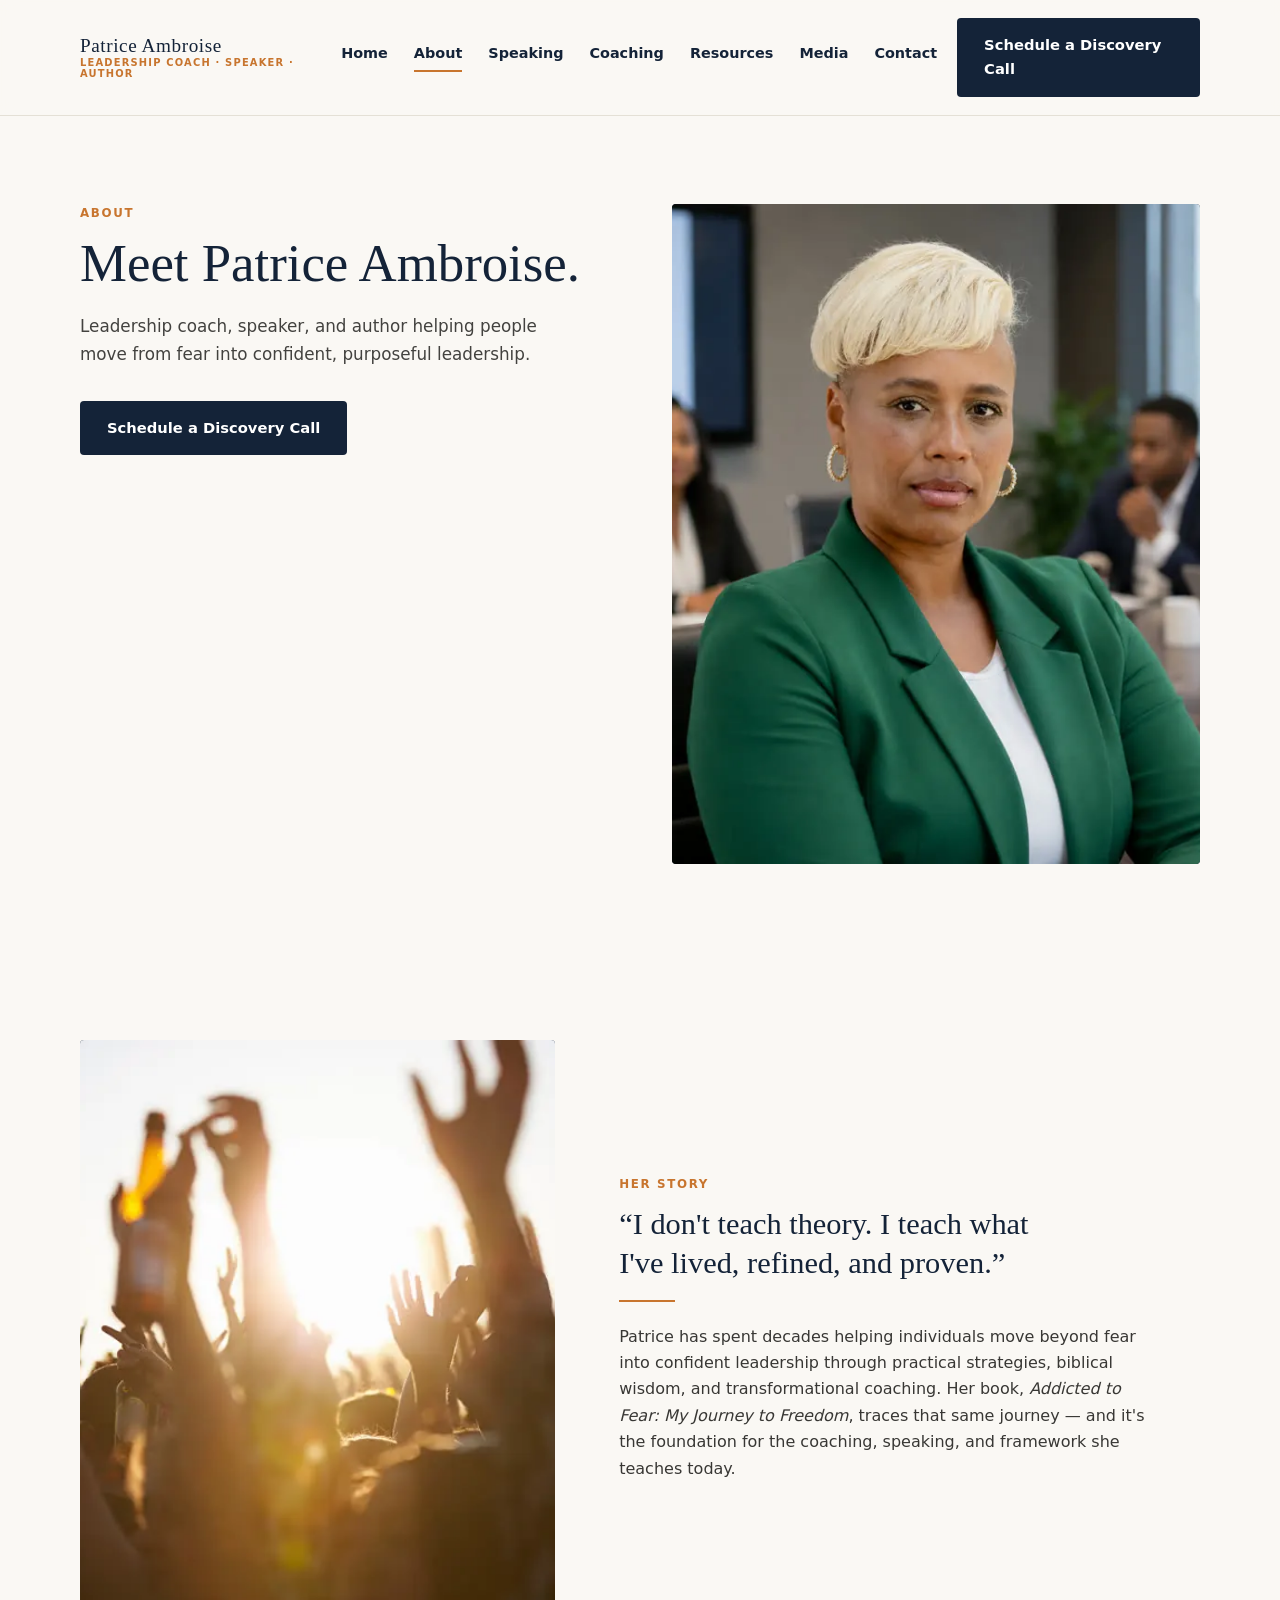
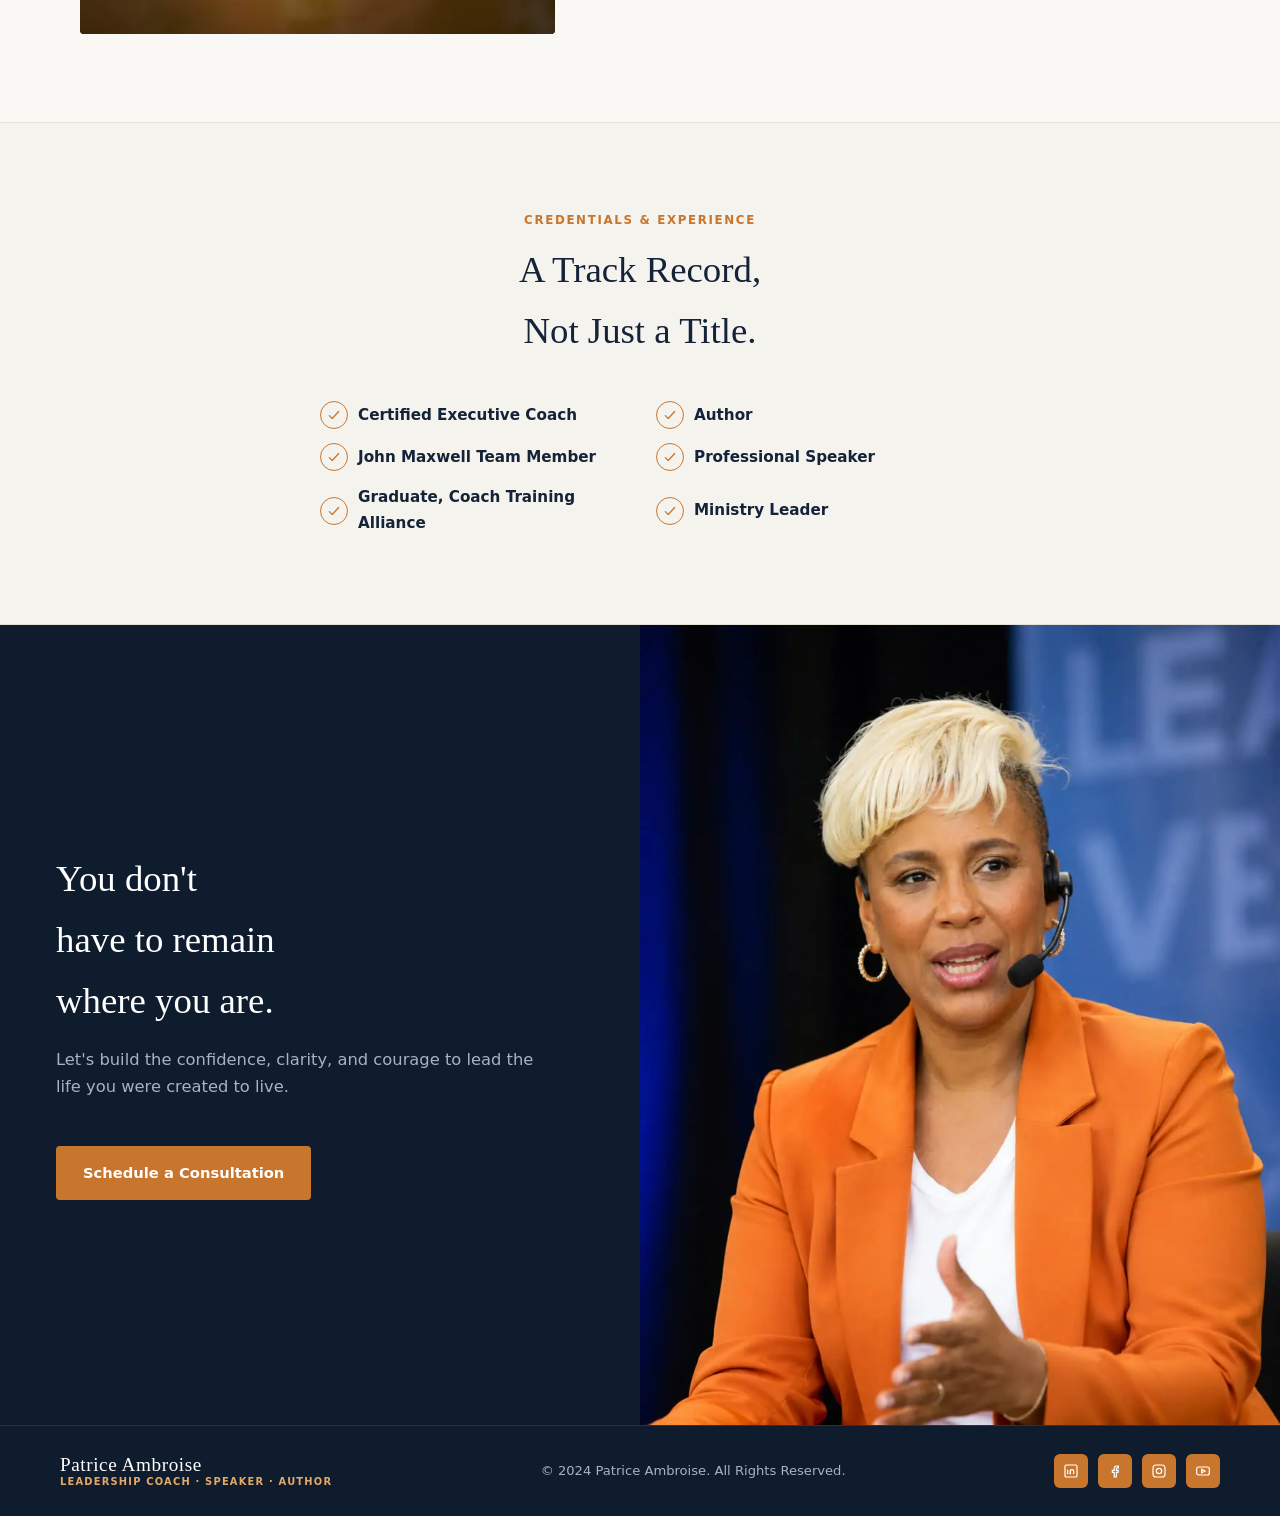
==== about.html @ fbb0c2ce "Merge #1: un-inline images, WebP, SEO meta tags, favicons Un-inline images, add WebP, SEO meta tags," ====
<!doctype html>
<html lang="en">
<head>
<meta charset="utf-8" />
<meta name="viewport" content="width=device-width, initial-scale=1" />
<title>About — Patrice Ambroise</title>
<meta name="description" content="Meet Patrice Ambroise — leadership coach, speaker, and author of Addicted to Fear, helping people move from fear into confident, purposeful leadership." />
<link rel="canonical" href="https://patriceambroise.com/about.html" />
<meta name="theme-color" content="#142338" />
<link rel="icon" href="favicon.ico" sizes="any" />
<link rel="icon" href="img/icons/favicon-32.png" type="image/png" sizes="32x32" />
<link rel="apple-touch-icon" href="img/icons/apple-touch-icon.png" />
<link rel="manifest" href="site.webmanifest" />
<meta property="og:type" content="website" />
<meta property="og:site_name" content="Patrice Ambroise" />
<meta property="og:title" content="About — Patrice Ambroise" />
<meta property="og:description" content="Meet Patrice Ambroise — leadership coach, speaker, and author of Addicted to Fear, helping people move from fear into confident, purposeful leadership." />
<meta property="og:url" content="https://patriceambroise.com/about.html" />
<meta property="og:image" content="https://patriceambroise.com/img/og-image.jpg" />
<meta property="og:image:width" content="1200" />
<meta property="og:image:height" content="630" />
<meta name="twitter:card" content="summary_large_image" />
<meta name="twitter:title" content="About — Patrice Ambroise" />
<meta name="twitter:description" content="Meet Patrice Ambroise — leadership coach, speaker, and author of Addicted to Fear, helping people move from fear into confident, purposeful leadership." />
<meta name="twitter:image" content="https://patriceambroise.com/img/og-image.jpg" />
<link rel="stylesheet" href="assets/css/site.css" />
<style>
  /* About page only: align the hero eyebrow flush with the top of the hero photo,
     instead of the shared .hero vertical-centering used on other pages. */
  .hero .wrap{align-items:start;}
</style>
</head>
<body>

<header class="site-nav">
  <div class="nav-inner">
    <div class="brand"><a href="index.html" style="text-decoration:none;"><div class="name">Patrice Ambroise</div><div class="tag">Leadership Coach &middot; Speaker &middot; Author</div></a></div>
    <nav class="links">
      <a href="index.html">Home</a>
      <a href="about.html" class="active">About</a>
      <a href="speaking.html">Speaking</a>
      <a href="coaching.html">Coaching</a>
      <a href="resources.html">Resources</a>
      <a href="media.html">Media</a>
      <a href="contact.html">Contact</a>
    </nav>
    <a class="btn btn-navy nav-cta" href="contact.html">Schedule a Discovery Call</a>
    <label class="burger" for="nav-toggle" aria-label="Open menu"></label>
  </div>
  <input type="checkbox" id="nav-toggle" />
  <nav class="mobile-menu">
    <a href="index.html">Home</a>
    <a href="about.html">About</a>
    <a href="speaking.html">Speaking</a>
    <a href="coaching.html">Coaching</a>
    <a href="resources.html">Resources</a>
    <a href="media.html">Media</a>
    <a href="contact.html">Contact</a>
    <a class="btn btn-navy" href="contact.html">Schedule a Discovery Call</a>
  </nav>
</header>

<main id="top">

  <section class="hero">
    <div class="wrap">
      <div class="hero-copy">
        <span class="eyebrow">About</span>
        <h1>Meet Patrice Ambroise.</h1>
        <p class="subhead">Leadership coach, speaker, and author helping people move from fear into confident, purposeful leadership.</p>
        <div class="hero-actions">
          <a class="btn btn-navy" href="contact.html">Schedule a Discovery Call</a>
        </div>
      </div>
      <div class="hero-photo">
        <picture><source srcset="img/web/board1.webp" type="image/webp"><img src="img/web/board1.jpg" alt="Patrice Ambroise holding her book, Addicted to Fear" width="800" height="712" fetchpriority="high" decoding="async" /></picture>
      </div>
    </div>
  </section>

  <section class="meet">
    <div class="wrap">
      <div class="meet-photo">
        <picture><source srcset="img/web/about_sub.webp" type="image/webp"><img src="img/web/about_sub.jpg" alt="Patrice Ambroise" width="800" height="533" loading="lazy" decoding="async" /></picture>
      </div>
      <div class="meet-copy">
        <span class="eyebrow">Her Story</span>
        <blockquote>&ldquo;I don't teach theory. I teach what I've lived, refined, and proven.&rdquo;</blockquote>
        <hr class="rule" />
        <p class="bio">Patrice has spent decades helping individuals move beyond fear into confident leadership through practical strategies, biblical wisdom, and transformational coaching. Her book, <em>Addicted to Fear: My Journey to Freedom</em>, traces that same journey &mdash; and it's the foundation for the coaching, speaking, and framework she teaches today.</p>
      </div>
    </div>
  </section>

  <section class="problem">
    <div class="wrap">
      <span class="eyebrow">Credentials &amp; Experience</span>
      <h2>A Track Record, Not Just a Title.</h2>
      <div class="cred-grid" style="margin-top:40px;text-align:left;max-width:640px;margin-inline:auto;">
        <div class="cred-item"><span class="check"><svg viewBox="0 0 24 24"><polyline points="4,13 9,18 20,6"/></svg></span>Certified Executive Coach</div>
        <div class="cred-item"><span class="check"><svg viewBox="0 0 24 24"><polyline points="4,13 9,18 20,6"/></svg></span>Author</div>
        <div class="cred-item"><span class="check"><svg viewBox="0 0 24 24"><polyline points="4,13 9,18 20,6"/></svg></span>John Maxwell Team Member</div>
        <div class="cred-item"><span class="check"><svg viewBox="0 0 24 24"><polyline points="4,13 9,18 20,6"/></svg></span>Professional Speaker</div>
        <div class="cred-item"><span class="check"><svg viewBox="0 0 24 24"><polyline points="4,13 9,18 20,6"/></svg></span>Graduate, Coach Training Alliance</div>
        <div class="cred-item"><span class="check"><svg viewBox="0 0 24 24"><polyline points="4,13 9,18 20,6"/></svg></span>Ministry Leader</div>
      </div>
    </div>
  </section>

  <section class="final" id="final">
    <div class="final-grid">
      <div class="final-copy">
        <h2>You don't have to remain where you are.</h2>
        <p>Let's build the confidence, clarity, and courage to lead the life you were created to live.</p>
        <a class="btn btn-orange" href="contact.html">Schedule a Consultation</a>
      </div>
      <div class="final-photo">
        <picture><source srcset="img/web/cta.webp" type="image/webp"><img src="img/web/cta.jpg" alt="Patrice Ambroise speaking on stage" width="900" height="1125" loading="lazy" decoding="async" /></picture>
      </div>
    </div>
  </section>

</main>

<footer class="site-footer">
  <div class="wrap">
    <div class="brand"><a href="index.html" style="text-decoration:none;"><div class="name">Patrice Ambroise</div><div class="tag">Leadership Coach &middot; Speaker &middot; Author</div></a></div>
    <div class="copy">&copy; 2024 Patrice Ambroise. All Rights Reserved.</div>
    <div class="socials">
      <a href="#" aria-label="LinkedIn"><svg viewBox="0 0 24 24"><rect x="3" y="3" width="18" height="18" rx="2"/><line x1="7" y1="10" x2="7" y2="17"/><line x1="7" y1="7" x2="7" y2="7"/><path d="M11 17v-4.5c0-1.4 1-2.5 2.5-2.5s2.5 1.1 2.5 2.5V17"/><line x1="11" y1="10" x2="11" y2="17"/></svg></a>
      <a href="#" aria-label="Facebook"><svg viewBox="0 0 24 24"><path d="M14 21v-7h2.5l.5-3H14V9c0-1 .3-1.7 1.7-1.7H17V4.6c-.3 0-1.2-.1-2.3-.1-2.3 0-3.9 1.4-3.9 4V11H8v3h2.8v7z"/></svg></a>
      <a href="#" aria-label="Instagram"><svg viewBox="0 0 24 24"><rect x="3" y="3" width="18" height="18" rx="5"/><circle cx="12" cy="12" r="4"/><line x1="17.5" y1="6.5" x2="17.5" y2="6.5"/></svg></a>
      <a href="#" aria-label="YouTube"><svg viewBox="0 0 24 24"><rect x="2.5" y="6" width="19" height="12" rx="3"/><polygon points="10,9.5 10,14.5 15,12"/></svg></a>
    </div>
  </div>
</footer>

</body>
</html>
---- assets/css/site.css ----
:root{
  --navy:#142338;
  --navy-deep:#0f1c2e;
  --orange:#C8752E;
  --orange-soft:#E3A868;
  --bg:#FAF8F4;
  --panel:#F5F3EE;
  --border:#E4E0D6;
  --text:#242320;
  --text-muted:#6b6558;
  --on-navy:#F3EFE6;
  --on-navy-muted:#a9b2c0;
  --serif:'Iowan Old Style','Palatino Linotype',Palatino,Georgia,'Times New Roman',serif;
  --sans:'Segoe UI',system-ui,-apple-system,'Helvetica Neue',Arial,sans-serif;
}
*{box-sizing:border-box;}
html{scroll-behavior:smooth;}
body{
  margin:0;background:var(--bg);color:var(--text);font-family:var(--sans);
  line-height:1.65;-webkit-font-smoothing:antialiased;
}
img{max-width:100%;height:auto;display:block;}
a{color:inherit;}
.wrap{max-width:1200px;margin:0 auto;padding-inline:20px;}
@media(min-width:700px){.wrap{padding-inline:40px;}}
h1,h2,h3,blockquote{font-family:var(--serif);font-weight:400;color:var(--navy);margin:0;text-wrap:balance;}
.eyebrow{
  font-size:.74rem;letter-spacing:.14em;text-transform:uppercase;color:var(--orange);
  font-weight:700;display:block;margin-bottom:10px;
}
.rule{width:56px;height:2px;background:var(--orange);border:0;margin:16px 0;}
section{padding-block:56px;}
@media(min-width:860px){section{padding-block:88px;}}

/* icons */
.ic{width:26px;height:26px;stroke:var(--orange);fill:none;stroke-width:1.6;stroke-linecap:round;stroke-linejoin:round;flex-shrink:0;}
.check{
  width:28px;height:28px;border-radius:50%;border:1.6px solid var(--orange);
  display:flex;align-items:center;justify-content:center;flex-shrink:0;
}
.check svg{width:14px;height:14px;stroke:var(--orange);fill:none;stroke-width:2.2;stroke-linecap:round;stroke-linejoin:round;}

/* buttons */
.btn{
  display:inline-block;font-family:var(--sans);font-weight:600;font-size:.92rem;
  padding:14px 26px;text-decoration:none;border-radius:4px;border:1.5px solid transparent;
  transition:opacity .15s ease,transform .15s ease;
}
.btn:active{transform:translateY(1px);}
.btn-navy{background:var(--navy);color:#fff;}
.btn-navy:hover{opacity:.9;}
.btn-outline{border-color:var(--orange);color:var(--orange);background:transparent;}
.btn-outline:hover{background:var(--orange);color:#fff;}
.btn-orange{background:var(--orange);color:#fff;}
.btn-orange:hover{opacity:.9;}

/* ---- nav ---- */
header.site-nav{
  position:sticky;top:0;z-index:100;background:rgba(250,248,244,.92);
  backdrop-filter:blur(8px);border-bottom:1px solid var(--border);
}
.nav-inner{
  max-width:1200px;margin:0 auto;padding:16px 20px;
  display:flex;align-items:center;justify-content:space-between;gap:20px;
}
@media(min-width:700px){.nav-inner{padding:18px 40px;}}
.brand{line-height:1.15;}
.brand .name{font-family:var(--serif);font-size:1.2rem;letter-spacing:.03em;color:var(--navy);white-space:nowrap;text-decoration:none;display:block;}
.brand .tag{font-size:.62rem;letter-spacing:.12em;text-transform:uppercase;color:var(--orange);font-weight:700;}
nav.links{display:none;gap:26px;font-size:.9rem;font-weight:600;color:var(--navy);}
nav.links a{text-decoration:none;padding-bottom:4px;border-bottom:2px solid transparent;}
nav.links a.active{border-color:var(--orange);}
nav.links a:hover{border-color:var(--orange-soft);}
.nav-cta{display:none;}
.burger{
  display:flex;align-items:center;justify-content:center;width:40px;height:40px;
  border:1px solid var(--border);border-radius:4px;background:none;cursor:pointer;
}
.burger span, .burger::before, .burger::after{content:"";display:block;width:18px;height:2px;background:var(--navy);}
.burger{flex-direction:column;gap:4px;}
#nav-toggle{display:none;}
.mobile-menu{
  display:none;flex-direction:column;gap:2px;background:var(--bg);border-top:1px solid var(--border);
  padding:8px 20px 18px;
}
.mobile-menu a{
  text-decoration:none;color:var(--navy);font-weight:600;padding:12px 4px;border-bottom:1px solid var(--border);
}
.mobile-menu .btn{margin-top:12px;text-align:center;}
#nav-toggle:checked ~ .mobile-menu{display:flex;}
@media(min-width:860px){
  nav.links{display:flex;}
  .nav-cta{display:inline-block;}
  .burger{display:none;}
  .mobile-menu{display:none !important;}
}

/* ---- hero (home) ---- */
.hero .wrap{display:grid;grid-template-columns:1fr;gap:40px;align-items:center;}
@media(min-width:940px){.hero .wrap{grid-template-columns:1fr 1fr;gap:64px;}}
.hero h1{font-size:clamp(2.2rem,3vw + 1.2rem,3.3rem);line-height:1.14;}
.hero .subhead{max-width:46ch;color:var(--text);opacity:.85;margin-top:20px;font-size:1.05rem;}
.hero-actions{display:flex;flex-wrap:wrap;gap:14px;margin-top:32px;}
.hero-photo{border-radius:4px;overflow:hidden;aspect-ratio:4/5;background:var(--navy);}
.hero-photo img{width:100%;height:100%;object-fit:cover;object-position:top center;}

/* ---- simple page header (interior pages) ---- */
.page-header{background:var(--panel);border-bottom:1px solid var(--border);}
.page-header .wrap{text-align:center;max-width:760px;padding-block:64px 56px;}
@media(min-width:860px){.page-header .wrap{padding-block:80px 64px;}}
.page-header h1{font-size:clamp(2rem,2.6vw + 1rem,2.8rem);}
.page-header p{margin-top:16px;color:var(--text-muted);font-size:1.05rem;max-width:52ch;margin-inline:auto;}

/* ---- problem ---- */
.problem{background:var(--panel);border-top:1px solid var(--border);border-bottom:1px solid var(--border);}
.problem .wrap{text-align:center;}
.problem h2{font-size:clamp(1.7rem,2vw + 1rem,2.3rem);max-width:16ch;margin-inline:auto;}
.problem-grid{
  margin-top:44px;display:grid;grid-template-columns:1fr 1fr;gap:28px 20px;text-align:left;
}
@media(min-width:700px){.problem-grid{grid-template-columns:repeat(6,1fr);text-align:center;}}
.problem-item{display:flex;gap:12px;align-items:flex-start;}
@media(min-width:700px){
  .problem-item{flex-direction:column;align-items:center;position:relative;padding-inline:12px;}
  .problem-item + .problem-item::before{
    content:"";position:absolute;left:0;top:6px;bottom:6px;width:1px;background:var(--border);
  }
}
.problem-item p{margin:0;font-size:.92rem;color:var(--text);}
.problem-close{
  margin-top:40px;font-family:var(--serif);font-size:1.4rem;color:var(--orange);font-style:normal;
}

/* ---- meet ---- */
.meet .wrap{display:grid;grid-template-columns:1fr;gap:40px;}
@media(min-width:940px){.meet .wrap{grid-template-columns:.9fr 1.1fr;gap:64px;align-items:center;}}
.meet-photo{border-radius:4px;overflow:hidden;aspect-ratio:4/5;background:var(--navy);}
.meet-photo img{width:100%;height:100%;object-fit:cover;object-position:top center;}
.meet-copy blockquote{font-size:clamp(1.4rem,1.6vw + 1rem,1.9rem);line-height:1.3;}
.meet-copy .bio{margin-top:22px;max-width:52ch;color:var(--text);opacity:.9;}
.cred-grid{margin-top:32px;display:grid;grid-template-columns:1fr;gap:14px 32px;}
@media(min-width:520px){.cred-grid{grid-template-columns:1fr 1fr;}}
.cred-item{display:flex;align-items:center;gap:10px;font-weight:600;font-size:.95rem;color:var(--navy);}

/* ---- transformation ---- */
.transform .wrap > .eyebrow, .transform .wrap > h2{text-align:center;}
.transform h2{max-width:16ch;margin:0 auto 44px;font-size:clamp(1.7rem,2vw + 1rem,2.3rem);}
.transform-grid{display:grid;grid-template-columns:1fr;gap:36px;}
@media(min-width:760px){.transform-grid{grid-template-columns:repeat(3,1fr);}}
.transform-col{text-align:center;position:relative;padding-inline:14px;}
@media(min-width:760px){
  .transform-col + .transform-col::before{content:"";position:absolute;left:0;top:4px;bottom:4px;width:1px;background:var(--border);}
}
.transform-col .ic{margin-inline:auto;width:34px;height:34px;}
.transform-col .headline{font-weight:700;color:var(--navy);margin-top:14px;}
.transform-col p{margin:8px 0 0;color:var(--text-muted);font-size:.92rem;}

/* ---- framework ---- */
.framework .grid2{display:grid;grid-template-columns:1fr;gap:20px;}
@media(min-width:900px){.framework .grid2{grid-template-columns:.85fr 1.15fr;}}
.panel{background:var(--panel);border:1px solid var(--border);border-radius:6px;padding:32px clamp(20px,3vw,40px);}
.framework .panel h2{font-size:1.7rem;margin-top:2px;}
.framework .panel p{color:var(--text-muted);margin-top:8px;max-width:38ch;}
.calm{display:flex;flex-wrap:wrap;align-items:flex-start;justify-content:center;gap:10px;}
.calm-step{display:flex;flex-direction:column;align-items:center;text-align:center;width:110px;}
.calm-badge{
  width:64px;height:64px;border-radius:50%;background:var(--navy);color:var(--orange);
  display:flex;align-items:center;justify-content:center;font-family:var(--serif);font-size:1.6rem;
}
.calm-step .t{font-weight:700;color:var(--navy);margin-top:12px;font-size:.95rem;}
.calm-step p{font-size:.8rem;color:var(--text-muted);margin:4px 0 0;}
.calm-arrow{color:var(--orange);font-size:1.4rem;align-self:center;margin-top:22px;}
@media(max-width:520px){.calm-arrow{transform:rotate(90deg);margin-block:0;}}

/* ---- services / speaking ---- */
.svc-grid{display:grid;grid-template-columns:1fr;gap:20px;}
@media(min-width:900px){.svc-grid{grid-template-columns:1fr 1fr;}}
.item-grid{display:grid;grid-template-columns:1fr;gap:22px;margin-top:22px;}
@media(min-width:520px){.item-grid{grid-template-columns:1fr 1fr;}}
.item{display:flex;gap:14px;align-items:flex-start;}
.item .t{font-weight:700;color:var(--navy);font-size:1.02rem;}
.item p{margin:4px 0 0;color:var(--text-muted);font-size:.9rem;}
.speak-list{display:grid;grid-template-columns:1fr;gap:18px;margin-top:22px;}
@media(min-width:520px){.speak-list{grid-template-columns:1fr 1fr;}}
.speak-item{display:flex;align-items:center;gap:12px;font-weight:700;color:var(--navy);}

/* ---- results ---- */
.results .wrap > .eyebrow{text-align:center;display:block;}
.results-grid{display:grid;grid-template-columns:1fr;gap:36px;margin-top:8px;}
@media(min-width:820px){.results-grid{grid-template-columns:repeat(3,1fr);}}
.result{position:relative;padding-inline:8px;}
@media(min-width:820px){
  .result + .result::before{content:"";position:absolute;left:0;top:8px;bottom:8px;width:1px;background:var(--border);}
  .result{padding-inline:24px;}
  .result:first-child{padding-left:0;}
}
.result .q{font-family:var(--serif);font-size:2.4rem;color:var(--orange);line-height:1;display:block;}
.result p.quote{font-size:1.02rem;color:var(--text);margin-top:6px;}
.result .attr{margin-top:14px;color:var(--text-muted);font-size:.88rem;}

/* ---- final cta ---- */
.final{background:var(--navy-deep);color:var(--on-navy);padding-block:0;}
.final-grid{display:grid;grid-template-columns:1fr;}
@media(min-width:900px){.final-grid{grid-template-columns:1fr 1fr;align-items:stretch;}}
.final-copy{padding:56px 20px;display:flex;flex-direction:column;justify-content:center;}
@media(min-width:700px){.final-copy{padding:64px 40px;}}
@media(min-width:900px){.final-copy{padding:0 56px;}}
.final-copy h2{color:#fff;font-size:clamp(1.7rem,2.2vw + 1rem,2.3rem);max-width:14ch;}
.final-copy p{margin-top:16px;color:var(--on-navy-muted);max-width:46ch;font-size:1.02rem;}
.final-copy .btn{margin-top:28px;align-self:flex-start;}
.final-photo{aspect-ratio:16/10;overflow:hidden;background:var(--navy);}
@media(min-width:900px){.final-photo{aspect-ratio:auto;}}
.final-photo img{width:100%;height:100%;object-fit:cover;object-position:top center;}

footer.site-footer{background:var(--navy-deep);border-top:1px solid rgba(255,255,255,.1);}
footer .wrap{
  padding:28px 20px;display:flex;flex-wrap:wrap;gap:16px;align-items:center;justify-content:space-between;
}
footer .brand .name{color:#fff;}
footer .brand .tag{color:var(--orange-soft);}
footer .copy{color:var(--on-navy-muted);font-size:.82rem;order:3;flex:1 0 100%;text-align:center;}
@media(min-width:760px){footer .copy{order:0;flex:none;text-align:left;}}
.socials{display:flex;gap:10px;}
.socials a{
  width:34px;height:34px;border-radius:6px;background:var(--orange);display:flex;align-items:center;
  justify-content:center;text-decoration:none;
}
.socials svg{width:16px;height:16px;stroke:#fff;fill:none;stroke-width:1.8;}

/* ============ Resources page ============ */

.lead-block .wrap{display:grid;grid-template-columns:1fr;gap:40px;align-items:center;}
@media(min-width:900px){.lead-block .wrap{grid-template-columns:1fr 1fr;gap:64px;}}
.lead-copy .guide-title{font-family:var(--serif);font-style:italic;color:var(--text-muted);font-size:1.15rem;margin-top:6px;}
.lead-copy p.lede{margin-top:18px;color:var(--text);opacity:.88;max-width:48ch;}
.capture{
  margin-top:32px;display:flex;flex-wrap:wrap;gap:12px;max-width:460px;
}
.capture input{
  flex:1 1 220px;border:1.5px solid var(--border);background:#fff;border-radius:4px;padding:14px 16px;
  font-family:var(--sans);font-size:.95rem;color:var(--text);outline:none;
}
.capture input:focus{border-color:var(--orange);}
.capture .fine{margin-top:12px;font-size:.8rem;color:var(--text-muted);}

.guide-mock{
  aspect-ratio:3/4;max-width:340px;margin-inline:auto;border-radius:6px;
  background:linear-gradient(180deg,var(--navy) 0%,var(--navy-deep) 100%);
  color:var(--on-navy);display:flex;flex-direction:column;justify-content:space-between;
  padding:32px;box-shadow:0 18px 40px -18px rgba(20,35,56,.45);
}
.guide-mock .tag{font-size:.7rem;letter-spacing:.16em;text-transform:uppercase;color:var(--orange-soft);font-weight:700;}
.guide-mock .gtitle{font-family:var(--serif);font-size:1.6rem;line-height:1.25;margin-top:14px;}
.guide-mock .by{font-size:.85rem;color:var(--on-navy-muted);margin-top:auto;}

.book-block .wrap{display:grid;grid-template-columns:1fr;gap:40px;align-items:center;}
@media(min-width:900px){.book-block .wrap{grid-template-columns:.7fr 1.3fr;gap:64px;}}
.book-cover{border-radius:4px;overflow:hidden;max-width:280px;margin-inline:auto;box-shadow:0 18px 40px -18px rgba(20,35,56,.35);}
.book-copy .book-title{font-size:clamp(1.5rem,1.8vw + 1rem,2rem);}
.book-copy p.desc{margin-top:16px;color:var(--text);opacity:.88;max-width:52ch;}
.book-copy .btn{margin-top:24px;}

.placeholder-note{
  margin-top:14px;font-size:.82rem;color:var(--text-muted);font-style:italic;
}

/* ============ shared: numbered process steps ============ */
.num-badge{
  width:40px;height:40px;border-radius:50%;background:var(--navy);color:var(--orange);
  display:flex;align-items:center;justify-content:center;font-family:var(--serif);font-size:1.1rem;
  flex-shrink:0;
}
.steps{display:grid;grid-template-columns:1fr;gap:26px;margin-top:22px;}
@media(min-width:700px){.steps{grid-template-columns:repeat(2,1fr);gap:28px 32px;}}
.step{display:flex;gap:16px;align-items:flex-start;}
.step .t{font-weight:700;color:var(--navy);font-size:1.02rem;}
.step p{margin:4px 0 0;color:var(--text-muted);font-size:.9rem;}

/* ============ media / press strip ============ */
.press-row{
  display:flex;flex-wrap:wrap;justify-content:center;gap:0;margin-top:8px;
}
.press-row span{
  font-family:var(--serif);font-size:1.1rem;color:var(--text-strong,var(--navy));
  padding:8px 24px;border-left:1px solid var(--border);
}
.press-row span:first-child{border-left:0;}

/* ============ contact page ============ */
.contact-grid{display:grid;grid-template-columns:1fr;gap:48px;}
@media(min-width:940px){.contact-grid{grid-template-columns:1.1fr .9fr;gap:64px;}}
.form-grid{display:grid;grid-template-columns:1fr;gap:16px;margin-top:8px;}
@media(min-width:560px){.form-grid .two-col{display:grid;grid-template-columns:1fr 1fr;gap:16px;}}
.field{display:flex;flex-direction:column;gap:6px;}
.field label{font-size:.82rem;font-weight:600;color:var(--navy);}
.field input, .field select, .field textarea{
  border:1.5px solid var(--border);background:#fff;border-radius:4px;padding:13px 14px;
  font-family:var(--sans);font-size:.95rem;color:var(--text);outline:none;resize:vertical;
}
.field input:focus, .field select:focus, .field textarea:focus{border-color:var(--orange);}
.contact-info{background:var(--panel);border:1px solid var(--border);border-radius:6px;padding:32px clamp(20px,3vw,36px);}
.contact-info .row{display:flex;align-items:flex-start;gap:14px;margin-top:20px;}
.contact-info .row:first-of-type{margin-top:24px;}
.contact-info .row .t{font-weight:700;color:var(--navy);font-size:.95rem;}
.contact-info .row p{margin:2px 0 0;color:var(--text-muted);font-size:.9rem;}
.contact-info .socials{margin-top:24px;}

/* ============ email-capture modal ============ */
body.no-scroll{overflow:hidden;}
.modal-overlay{
  display:none;position:fixed;inset:0;z-index:200;
  background:rgba(15,28,46,.72);
  align-items:center;justify-content:center;padding:20px;
}
.modal-overlay.open{display:flex;}
.modal{
  position:relative;background:var(--bg);width:100%;max-width:760px;max-height:90vh;overflow:auto;
  border-radius:8px;display:grid;grid-template-columns:1fr;
  box-shadow:0 30px 80px -20px rgba(0,0,0,.5);
}
@media(min-width:700px){.modal{grid-template-columns:.85fr 1.15fr;max-height:85vh;}}
.modal-image{background:var(--navy);}
.modal-image img{width:100%;height:100%;object-fit:cover;object-position:top center;display:block;}
@media(max-width:699px){.modal-image img{max-height:220px;}}
.modal-body{padding:clamp(24px,4vw,40px);display:flex;flex-direction:column;justify-content:center;}
.modal-body h2{font-size:clamp(1.35rem,2vw + 1rem,1.7rem);}
.modal-body p.lede{margin-top:12px;color:var(--text-muted);}
.modal-form{margin-top:24px;display:flex;flex-direction:column;gap:12px;}
.modal-form input{
  border:1.5px solid var(--border);background:#fff;border-radius:4px;padding:13px 14px;
  font-family:var(--sans);font-size:.95rem;color:var(--text);outline:none;
}
.modal-form input:focus{border-color:var(--orange);}
.modal-fine{margin-top:12px;}
.modal-close{
  position:absolute;top:14px;right:14px;width:34px;height:34px;border-radius:50%;
  background:rgba(255,255,255,.92);border:1px solid var(--border);
  display:flex;align-items:center;justify-content:center;cursor:pointer;
  font-size:1.3rem;line-height:1;color:var(--navy);padding:0;
}
.modal-close:hover{background:#fff;}

@media (prefers-reduced-motion: reduce){ html{scroll-behavior:auto;} }

/* <picture> wrappers (WebP + JPEG fallback) shouldn't affect layout */
picture{display:contents;}
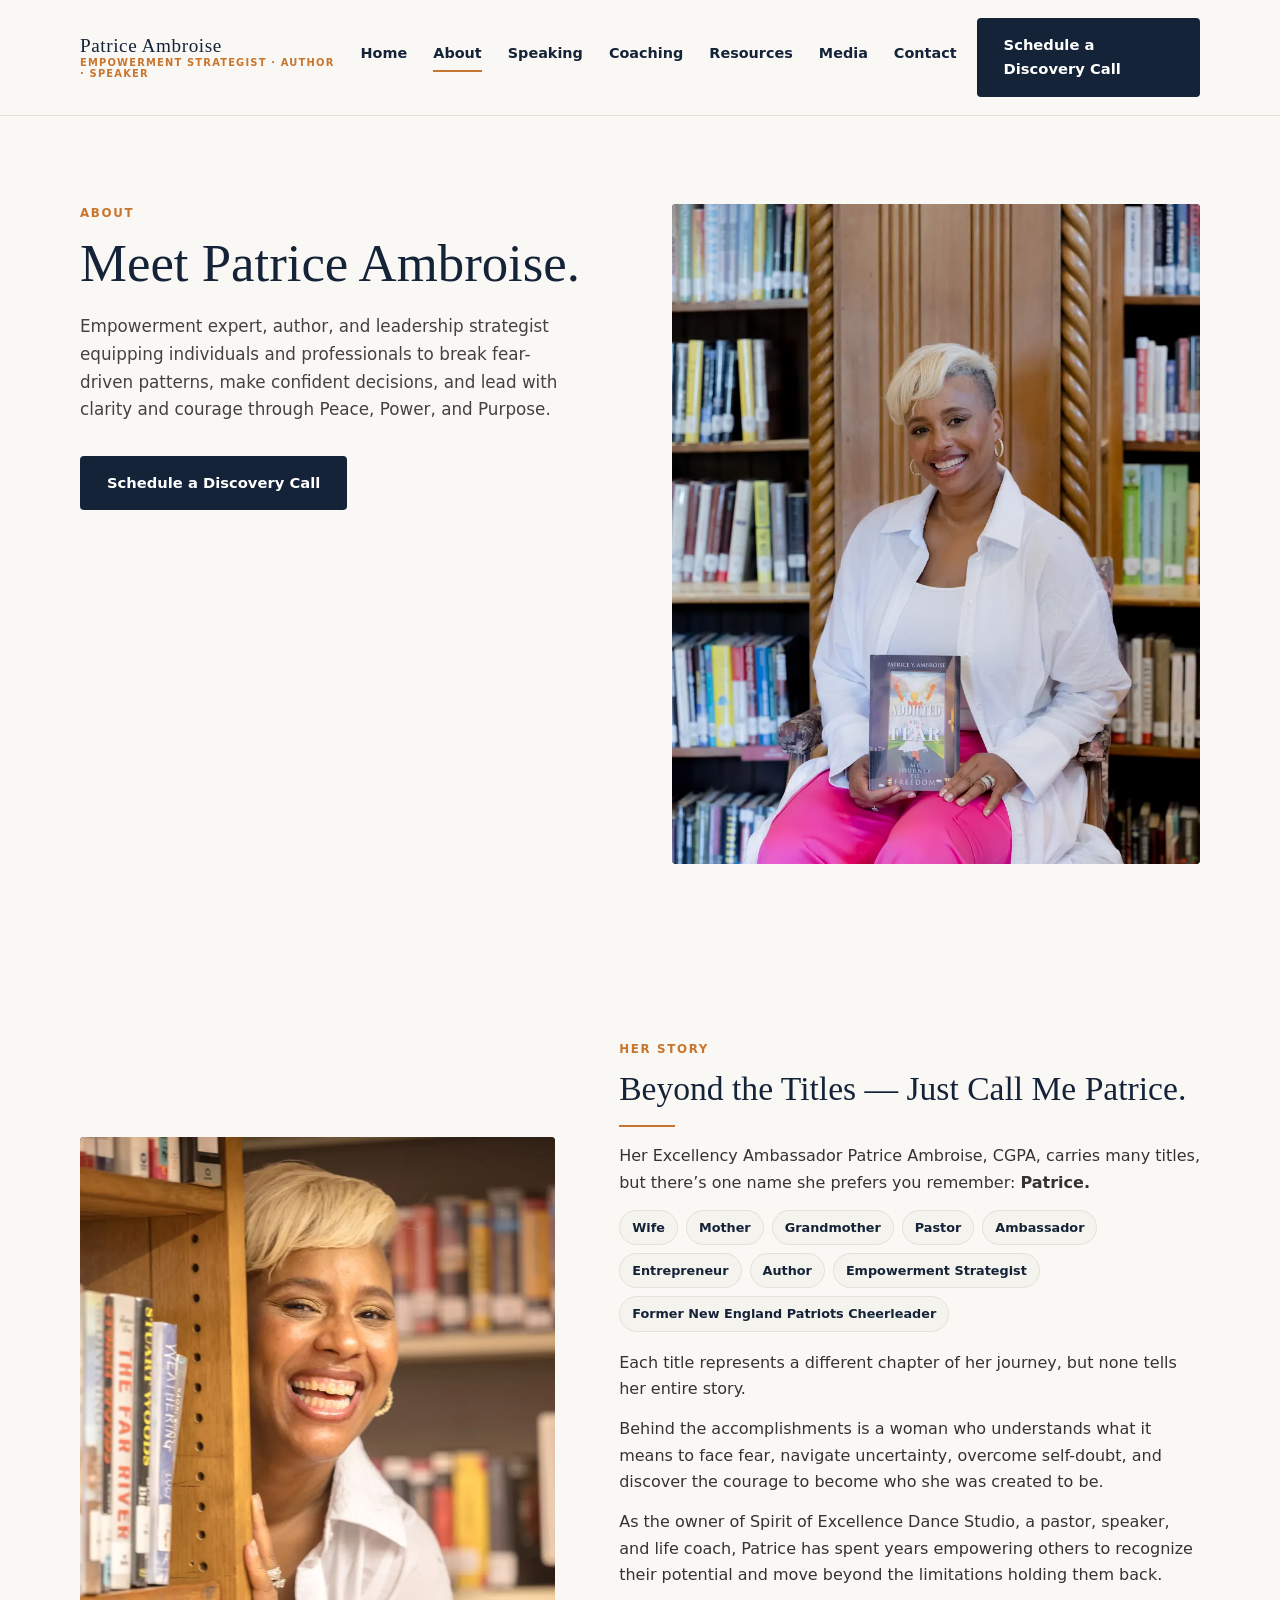
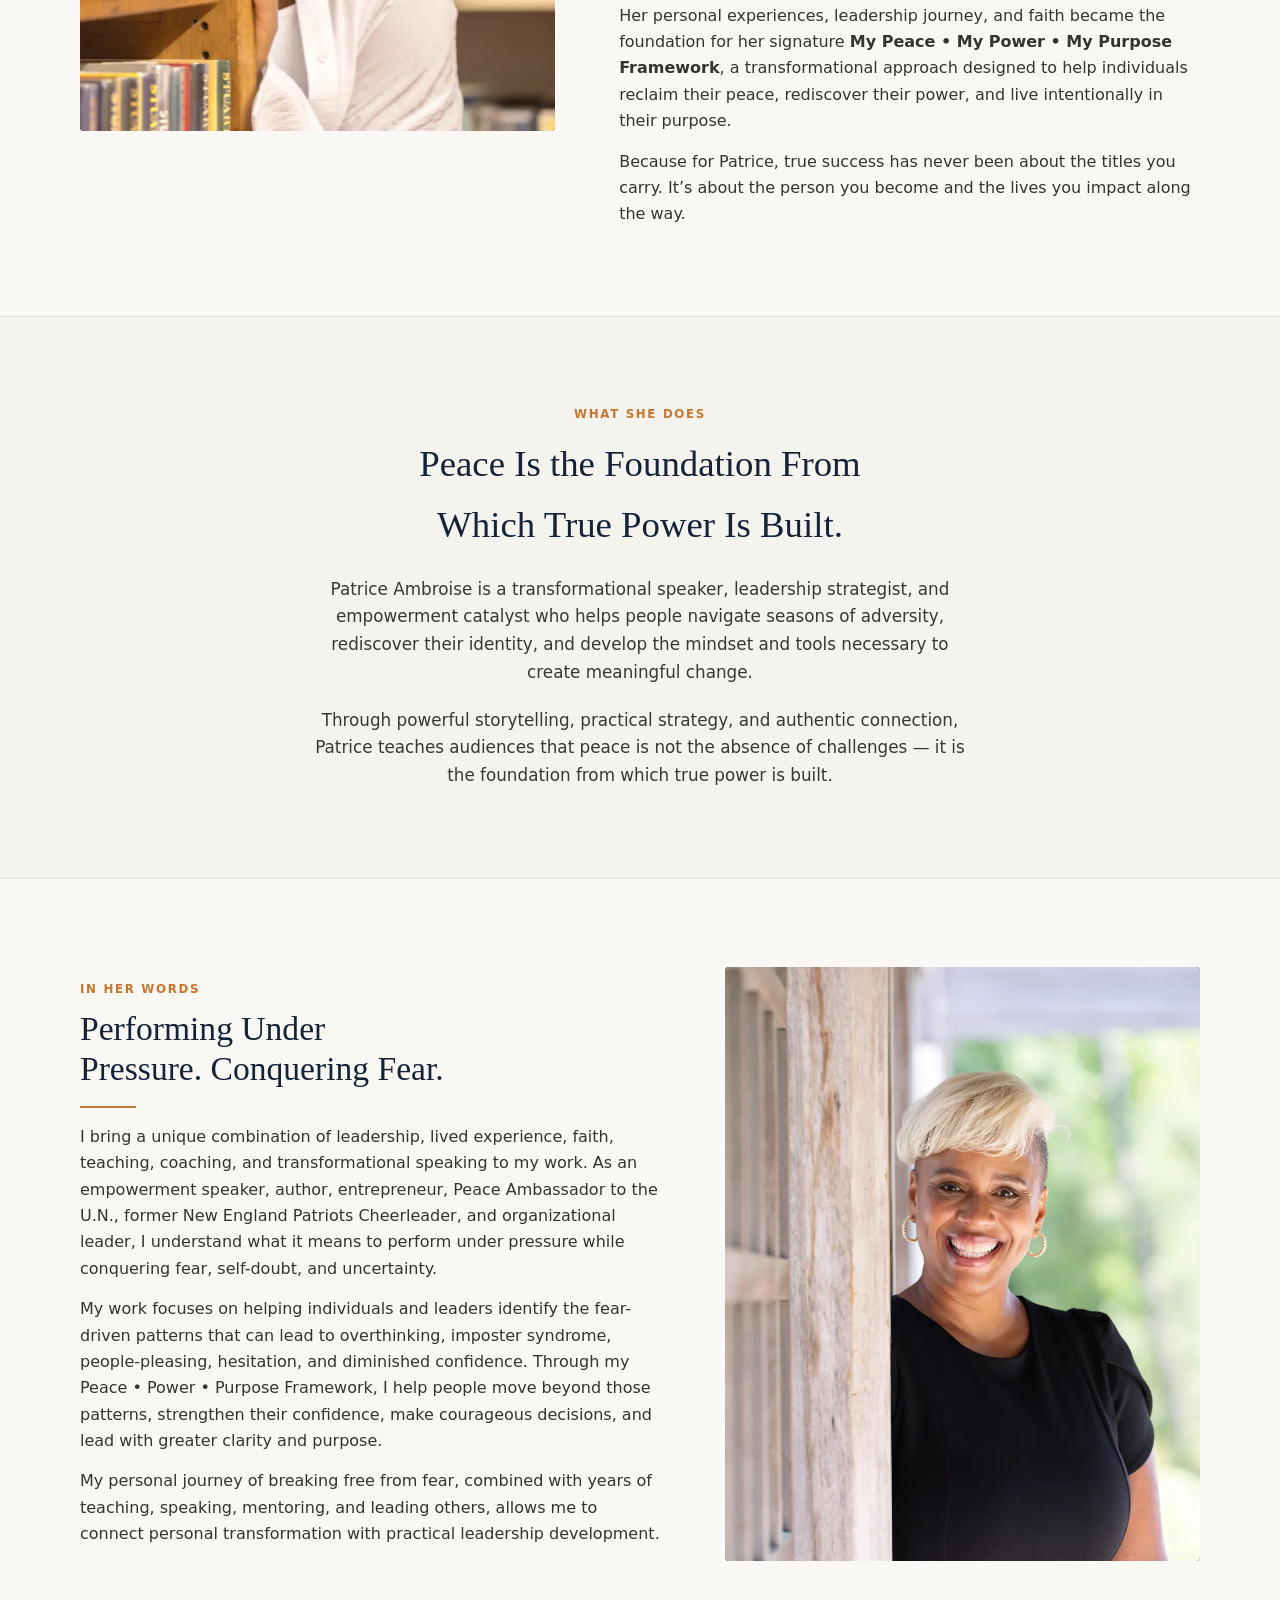
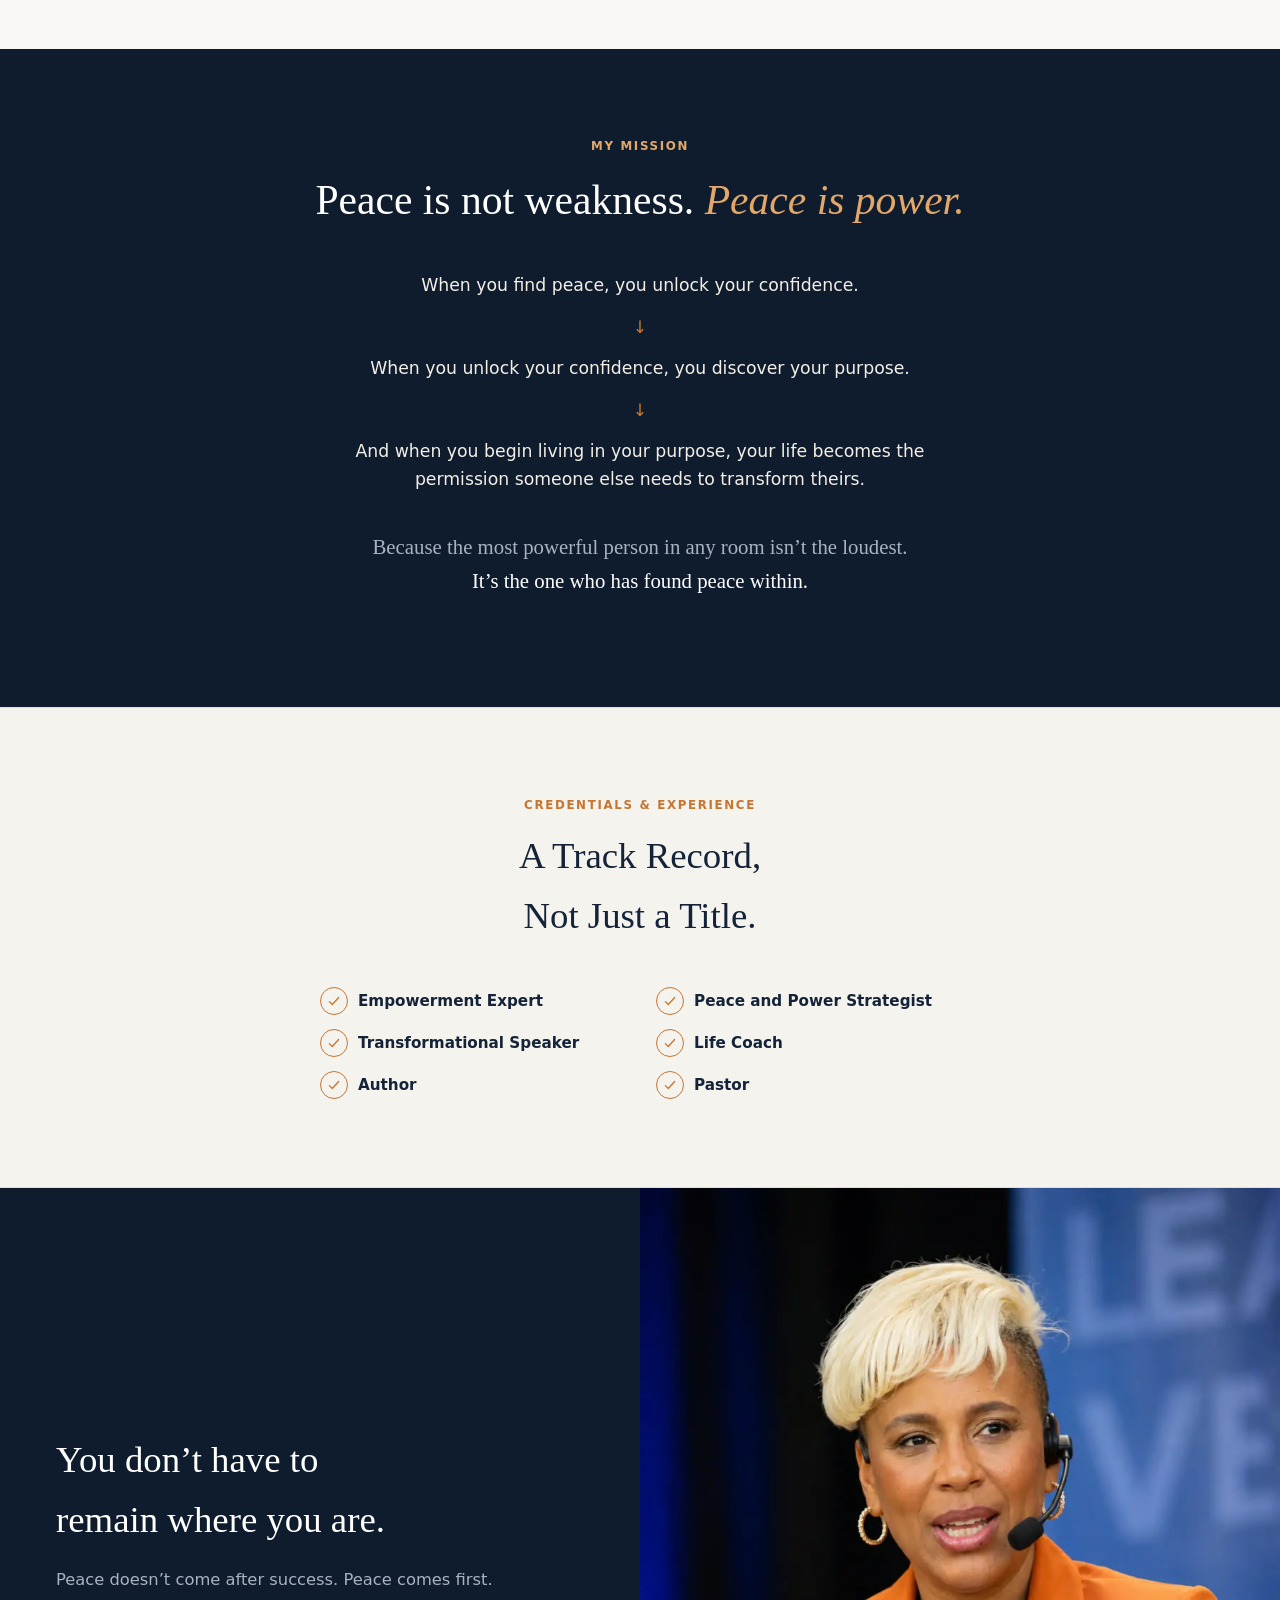
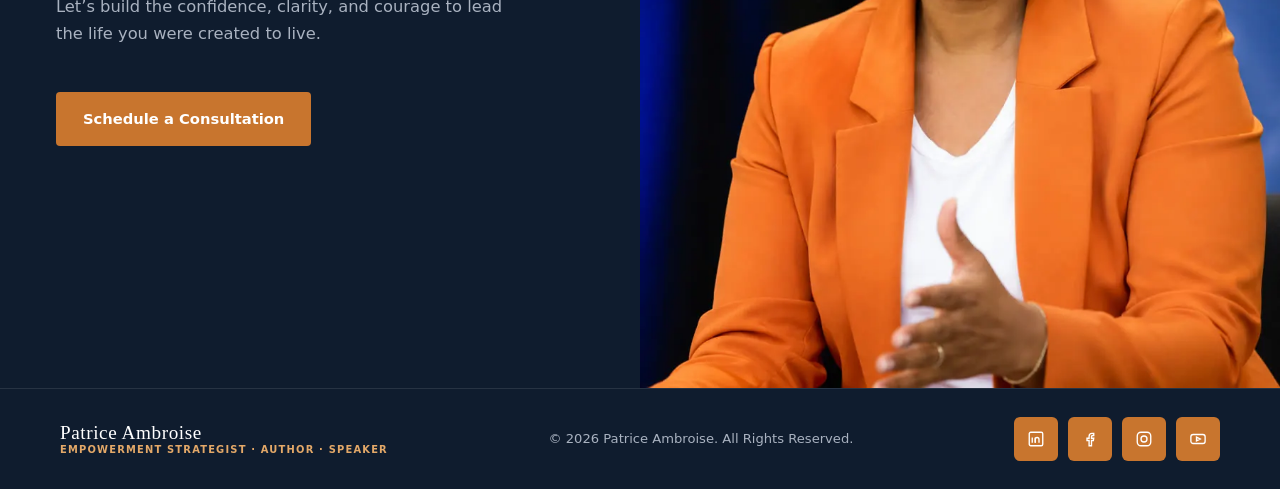
==== commit 4a01e861: "Merge #2: Peace, Power, Purpose content, assessments, guide, mobile fixes Peace, Power, Purpose cont" ====
--- a/about.html
+++ b/about.html
@@ -4,7 +4,7 @@
 <meta charset="utf-8" />
 <meta name="viewport" content="width=device-width, initial-scale=1" />
 <title>About — Patrice Ambroise</title>
-<meta name="description" content="Meet Patrice Ambroise — leadership coach, speaker, and author of Addicted to Fear, helping people move from fear into confident, purposeful leadership." />
+<meta name="description" content="Meet Patrice Ambroise — empowerment expert, author, pastor, Peace Ambassador, and creator of the Peace, Power, Purpose Framework, helping people break fear-driven patterns." />
 <link rel="canonical" href="https://patriceambroise.com/about.html" />
 <meta name="theme-color" content="#142338" />
 <link rel="icon" href="favicon.ico" sizes="any" />
@@ -14,14 +14,14 @@
 <meta property="og:type" content="website" />
 <meta property="og:site_name" content="Patrice Ambroise" />
 <meta property="og:title" content="About — Patrice Ambroise" />
-<meta property="og:description" content="Meet Patrice Ambroise — leadership coach, speaker, and author of Addicted to Fear, helping people move from fear into confident, purposeful leadership." />
+<meta property="og:description" content="Meet Patrice Ambroise — empowerment expert, author, pastor, Peace Ambassador, and creator of the Peace, Power, Purpose Framework, helping people break fear-driven patterns." />
 <meta property="og:url" content="https://patriceambroise.com/about.html" />
 <meta property="og:image" content="https://patriceambroise.com/img/og-image.jpg" />
 <meta property="og:image:width" content="1200" />
 <meta property="og:image:height" content="630" />
 <meta name="twitter:card" content="summary_large_image" />
 <meta name="twitter:title" content="About — Patrice Ambroise" />
-<meta name="twitter:description" content="Meet Patrice Ambroise — leadership coach, speaker, and author of Addicted to Fear, helping people move from fear into confident, purposeful leadership." />
+<meta name="twitter:description" content="Meet Patrice Ambroise — empowerment expert, author, pastor, Peace Ambassador, and creator of the Peace, Power, Purpose Framework, helping people break fear-driven patterns." />
 <meta name="twitter:image" content="https://patriceambroise.com/img/og-image.jpg" />
 <link rel="stylesheet" href="assets/css/site.css" />
 <style>
@@ -34,7 +34,7 @@
 
 <header class="site-nav">
   <div class="nav-inner">
-    <div class="brand"><a href="index.html" style="text-decoration:none;"><div class="name">Patrice Ambroise</div><div class="tag">Leadership Coach &middot; Speaker &middot; Author</div></a></div>
+    <div class="brand"><a href="index.html" style="text-decoration:none;"><div class="name">Patrice Ambroise</div><div class="tag">Empowerment Strategist &middot; Author &middot; Speaker</div></a></div>
     <nav class="links">
       <a href="index.html">Home</a>
       <a href="about.html" class="active">About</a>
@@ -45,10 +45,10 @@
       <a href="contact.html">Contact</a>
     </nav>
     <a class="btn btn-navy nav-cta" href="contact.html">Schedule a Discovery Call</a>
-    <label class="burger" for="nav-toggle" aria-label="Open menu"></label>
+    <label class="burger" for="nav-toggle" aria-label="Open menu" aria-controls="mobile-menu" aria-expanded="false" role="button" tabindex="0"><span></span></label>
   </div>
   <input type="checkbox" id="nav-toggle" />
-  <nav class="mobile-menu">
+  <nav class="mobile-menu" id="mobile-menu" aria-label="Mobile">
     <a href="index.html">Home</a>
     <a href="about.html">About</a>
     <a href="speaking.html">Speaking</a>
@@ -67,28 +67,76 @@
       <div class="hero-copy">
         <span class="eyebrow">About</span>
         <h1>Meet Patrice Ambroise.</h1>
-        <p class="subhead">Leadership coach, speaker, and author helping people move from fear into confident, purposeful leadership.</p>
+        <p class="subhead">Empowerment expert, author, and leadership strategist equipping individuals and professionals to break fear-driven patterns, make confident decisions, and lead with clarity and courage through Peace, Power, and Purpose.</p>
         <div class="hero-actions">
           <a class="btn btn-navy" href="contact.html">Schedule a Discovery Call</a>
         </div>
       </div>
       <div class="hero-photo">
-        <picture><source srcset="img/web/board1.webp" type="image/webp"><img src="img/web/board1.jpg" alt="Patrice Ambroise holding her book, Addicted to Fear" width="800" height="712" fetchpriority="high" decoding="async" /></picture>
+        <picture><source srcset="img/web/library_book.webp" type="image/webp"><img src="img/web/library_book.jpg" alt="Patrice Ambroise seated in a library holding her book" width="900" height="1350" fetchpriority="high" decoding="async" /></picture>
       </div>
     </div>
   </section>
 
-  <section class="meet">
+  <section class="meet story">
     <div class="wrap">
       <div class="meet-photo">
-        <picture><source srcset="img/web/about_sub.webp" type="image/webp"><img src="img/web/about_sub.jpg" alt="Patrice Ambroise" width="800" height="533" loading="lazy" decoding="async" /></picture>
+        <picture><source srcset="img/web/library.webp" type="image/webp"><img src="img/web/library.jpg" alt="Patrice Ambroise smiling in front of a bookshelf" width="900" height="1077" loading="lazy" decoding="async" /></picture>
       </div>
       <div class="meet-copy">
         <span class="eyebrow">Her Story</span>
-        <blockquote>&ldquo;I don't teach theory. I teach what I've lived, refined, and proven.&rdquo;</blockquote>
+        <h2>Beyond the Titles &mdash; Just Call Me Patrice.</h2>
         <hr class="rule" />
-        <p class="bio">Patrice has spent decades helping individuals move beyond fear into confident leadership through practical strategies, biblical wisdom, and transformational coaching. Her book, <em>Addicted to Fear: My Journey to Freedom</em>, traces that same journey &mdash; and it's the foundation for the coaching, speaking, and framework she teaches today.</p>
+        <div class="prose">
+          <p>Her Excellency Ambassador Patrice Ambroise, CGPA, carries many titles, but there&rsquo;s one name she prefers you remember: <strong>Patrice.</strong></p>
+          <ul class="title-list"><li>Wife</li><li>Mother</li><li>Grandmother</li><li>Pastor</li><li>Ambassador</li><li>Entrepreneur</li><li>Author</li><li>Empowerment Strategist</li><li>Former New England Patriots Cheerleader</li></ul>
+          <p>Each title represents a different chapter of her journey, but none tells her entire story.</p>
+          <p>Behind the accomplishments is a woman who understands what it means to face fear, navigate uncertainty, overcome self-doubt, and discover the courage to become who she was created to be.</p>
+          <p>As the owner of Spirit of Excellence Dance Studio, a pastor, speaker, and life coach, Patrice has spent years empowering others to recognize their potential and move beyond the limitations holding them back.</p>
+          <p>Her personal experiences, leadership journey, and faith became the foundation for her signature <strong>My Peace &bull; My Power &bull; My Purpose Framework</strong>, a transformational approach designed to help individuals reclaim their peace, rediscover their power, and live intentionally in their purpose.</p>
+          <p>Because for Patrice, true success has never been about the titles you carry. It&rsquo;s about the person you become and the lives you impact along the way.</p>
+        </div>
       </div>
+    </div>
+  </section>
+
+  <section class="problem">
+    <div class="wrap narrow">
+      <span class="eyebrow">What She Does</span>
+      <h2 class="wide">Peace Is the Foundation From Which True Power Is Built.</h2>
+      <p class="lead-text">Patrice Ambroise is a transformational speaker, leadership strategist, and empowerment catalyst who helps people navigate seasons of adversity, rediscover their identity, and develop the mindset and tools necessary to create meaningful change.</p>
+      <p class="lead-text">Through powerful storytelling, practical strategy, and authentic connection, Patrice teaches audiences that peace is not the absence of challenges &mdash; it is the foundation from which true power is built.</p>
+    </div>
+  </section>
+
+  <section class="meet reverse">
+    <div class="wrap">
+      <div class="meet-photo">
+        <picture><source srcset="img/web/portrait_black.webp" type="image/webp"><img src="img/web/portrait_black.jpg" alt="Portrait of Patrice Ambroise" width="900" height="1350" loading="lazy" decoding="async" /></picture>
+      </div>
+      <div class="meet-copy">
+        <span class="eyebrow">In Her Words</span>
+        <h2>Performing Under Pressure. Conquering Fear.</h2>
+        <hr class="rule" />
+        <div class="prose">
+          <p>I bring a unique combination of leadership, lived experience, faith, teaching, coaching, and transformational speaking to my work. As an empowerment speaker, author, entrepreneur, Peace Ambassador to the U.N., former New England Patriots Cheerleader, and organizational leader, I understand what it means to perform under pressure while conquering fear, self-doubt, and uncertainty.</p>
+          <p>My work focuses on helping individuals and leaders identify the fear-driven patterns that can lead to overthinking, imposter syndrome, people-pleasing, hesitation, and diminished confidence. Through my Peace &bull; Power &bull; Purpose Framework, I help people move beyond those patterns, strengthen their confidence, make courageous decisions, and lead with greater clarity and purpose.</p>
+          <p>My personal journey of breaking free from fear, combined with years of teaching, speaking, mentoring, and leading others, allows me to connect personal transformation with practical leadership development.</p>
+        </div>
+      </div>
+    </div>
+  </section>
+
+  <section class="mission">
+    <div class="wrap narrow">
+      <span class="eyebrow">My Mission</span>
+      <h2>Peace is not weakness. <em>Peace is power.</em></h2>
+      <ol class="cascade">
+        <li>When you find peace, you unlock your confidence.</li>
+        <li>When you unlock your confidence, you discover your purpose.</li>
+        <li>And when you begin living in your purpose, your life becomes the permission someone else needs to transform theirs.</li>
+      </ol>
+      <p class="mission-close">Because the most powerful person in any room isn&rsquo;t the loudest.<br><strong>It&rsquo;s the one who has found peace within.</strong></p>
     </div>
   </section>
 
@@ -97,12 +145,12 @@
       <span class="eyebrow">Credentials &amp; Experience</span>
       <h2>A Track Record, Not Just a Title.</h2>
       <div class="cred-grid" style="margin-top:40px;text-align:left;max-width:640px;margin-inline:auto;">
-        <div class="cred-item"><span class="check"><svg viewBox="0 0 24 24"><polyline points="4,13 9,18 20,6"/></svg></span>Certified Executive Coach</div>
+        <div class="cred-item"><span class="check"><svg viewBox="0 0 24 24"><polyline points="4,13 9,18 20,6"/></svg></span>Empowerment Expert</div>
+        <div class="cred-item"><span class="check"><svg viewBox="0 0 24 24"><polyline points="4,13 9,18 20,6"/></svg></span>Peace and Power Strategist</div>
+        <div class="cred-item"><span class="check"><svg viewBox="0 0 24 24"><polyline points="4,13 9,18 20,6"/></svg></span>Transformational Speaker</div>
+        <div class="cred-item"><span class="check"><svg viewBox="0 0 24 24"><polyline points="4,13 9,18 20,6"/></svg></span>Life Coach</div>
         <div class="cred-item"><span class="check"><svg viewBox="0 0 24 24"><polyline points="4,13 9,18 20,6"/></svg></span>Author</div>
-        <div class="cred-item"><span class="check"><svg viewBox="0 0 24 24"><polyline points="4,13 9,18 20,6"/></svg></span>John Maxwell Team Member</div>
-        <div class="cred-item"><span class="check"><svg viewBox="0 0 24 24"><polyline points="4,13 9,18 20,6"/></svg></span>Professional Speaker</div>
-        <div class="cred-item"><span class="check"><svg viewBox="0 0 24 24"><polyline points="4,13 9,18 20,6"/></svg></span>Graduate, Coach Training Alliance</div>
-        <div class="cred-item"><span class="check"><svg viewBox="0 0 24 24"><polyline points="4,13 9,18 20,6"/></svg></span>Ministry Leader</div>
+        <div class="cred-item"><span class="check"><svg viewBox="0 0 24 24"><polyline points="4,13 9,18 20,6"/></svg></span>Pastor</div>
       </div>
     </div>
   </section>
@@ -110,8 +158,8 @@
   <section class="final" id="final">
     <div class="final-grid">
       <div class="final-copy">
-        <h2>You don't have to remain where you are.</h2>
-        <p>Let's build the confidence, clarity, and courage to lead the life you were created to live.</p>
+        <h2>You don’t have to remain where you are.</h2>
+        <p>Peace doesn’t come after success. Peace comes first. Let’s build the confidence, clarity, and courage to lead the life you were created to live.</p>
         <a class="btn btn-orange" href="contact.html">Schedule a Consultation</a>
       </div>
       <div class="final-photo">
@@ -124,8 +172,8 @@
 
 <footer class="site-footer">
   <div class="wrap">
-    <div class="brand"><a href="index.html" style="text-decoration:none;"><div class="name">Patrice Ambroise</div><div class="tag">Leadership Coach &middot; Speaker &middot; Author</div></a></div>
-    <div class="copy">&copy; 2024 Patrice Ambroise. All Rights Reserved.</div>
+    <div class="brand"><a href="index.html" style="text-decoration:none;"><div class="name">Patrice Ambroise</div><div class="tag">Empowerment Strategist &middot; Author &middot; Speaker</div></a></div>
+    <div class="copy">&copy; 2026 Patrice Ambroise. All Rights Reserved.</div>
     <div class="socials">
       <a href="#" aria-label="LinkedIn"><svg viewBox="0 0 24 24"><rect x="3" y="3" width="18" height="18" rx="2"/><line x1="7" y1="10" x2="7" y2="17"/><line x1="7" y1="7" x2="7" y2="7"/><path d="M11 17v-4.5c0-1.4 1-2.5 2.5-2.5s2.5 1.1 2.5 2.5V17"/><line x1="11" y1="10" x2="11" y2="17"/></svg></a>
       <a href="#" aria-label="Facebook"><svg viewBox="0 0 24 24"><path d="M14 21v-7h2.5l.5-3H14V9c0-1 .3-1.7 1.7-1.7H17V4.6c-.3 0-1.2-.1-2.3-.1-2.3 0-3.9 1.4-3.9 4V11H8v3h2.8v7z"/></svg></a>
@@ -135,5 +183,6 @@
   </div>
 </footer>
 
+<script src="assets/js/nav.js"></script>
 </body>
 </html>
--- a/assets/css/site.css
+++ b/assets/css/site.css
@@ -344,3 +344,273 @@
 
 /* <picture> wrappers (WebP + JPEG fallback) shouldn't affect layout */
 picture{display:contents;}
+
+/* ============ Peace · Power · Purpose content ============ */
+.alt{background:var(--panel);border-top:1px solid var(--border);border-bottom:1px solid var(--border);}
+.eyebrow.center{text-align:center;}
+.section-title{text-align:center;margin-inline:auto;max-width:28ch;font-size:clamp(1.7rem,2vw + 1rem,2.3rem);}
+.section-sub{text-align:center;max-width:58ch;margin:14px auto 0;color:var(--text-muted);font-size:1.02rem;}
+.wrap.narrow{max-width:820px;}
+h2.wide, .problem h2.wide, .transform h2.wide{max-width:30ch;}
+.lead-text{max-width:62ch;margin:20px auto 0;font-size:1.05rem;color:var(--text);opacity:.9;}
+.text-link{display:inline-block;margin-top:28px;color:var(--orange);font-weight:700;text-decoration:none;}
+.text-link:hover{text-decoration:underline;}
+.meet-copy h2{font-size:clamp(1.6rem,1.8vw + 1rem,2.1rem);line-height:1.2;}
+.prose p{margin:0 0 14px;max-width:60ch;color:var(--text);opacity:.92;}
+.prose p:last-child{margin-bottom:0;}
+.final-copy h2{max-width:24ch;}
+.final-copy strong{color:#fff;}
+
+/* transformation caps headings */
+.transform-col .headline.caps{letter-spacing:.18em;text-transform:uppercase;font-size:1.05rem;}
+
+/* framework */
+.framework .panel p.strong{color:var(--navy);font-weight:600;max-width:none;}
+.ppp-list{display:flex;flex-direction:column;gap:22px;height:100%;justify-content:center;}
+.ppp-step{display:flex;gap:18px;align-items:flex-start;}
+.ppp-badge{
+  width:56px;height:56px;border-radius:50%;background:var(--navy);flex-shrink:0;
+  display:flex;align-items:center;justify-content:center;
+}
+.ppp-badge .ic{width:24px;height:24px;stroke:var(--orange);}
+.ppp-step .t{font-family:var(--serif);font-size:1.25rem;color:var(--navy);}
+.ppp-step p{margin:4px 0 0;color:var(--text-muted);font-size:.93rem;max-width:none !important;}
+
+/* flagship keynotes */
+.flagship{background:var(--navy-deep);}
+.flagship .eyebrow{color:var(--orange-soft);}
+.flagship .section-title{color:#fff;}
+.keynote-grid{display:grid;grid-template-columns:1fr;gap:20px;margin-top:40px;}
+@media(min-width:820px){.keynote-grid{grid-template-columns:1fr 1fr;}}
+.keynote{
+  display:flex;flex-direction:column;text-decoration:none;color:var(--on-navy);
+  border:1px solid rgba(255,255,255,.14);border-top:3px solid var(--orange);border-radius:6px;
+  padding:32px clamp(22px,3vw,36px);background:rgba(255,255,255,.03);transition:background .15s ease;
+}
+.keynote:hover{background:rgba(255,255,255,.07);}
+.keynote-tag{font-size:.72rem;letter-spacing:.14em;text-transform:uppercase;color:var(--orange-soft);font-weight:700;}
+.keynote h3{color:#fff;font-size:clamp(1.4rem,1.4vw + 1rem,1.8rem);line-height:1.25;margin-top:14px;}
+.keynote p{color:var(--on-navy-muted);margin:12px 0 0;font-style:italic;}
+.keynote-more{margin-top:auto;padding-top:24px;color:var(--orange-soft);font-weight:600;font-size:.9rem;}
+
+/* pull quote band */
+.pullquote{background:var(--panel);border-top:1px solid var(--border);border-bottom:1px solid var(--border);text-align:center;}
+.pullquote blockquote{font-size:clamp(1.4rem,1.8vw + 1rem,2.1rem);line-height:1.35;max-width:32ch;margin-inline:auto;}
+.pullquote .attr{margin-top:18px;color:var(--orange);font-weight:700;font-size:.82rem;letter-spacing:.12em;text-transform:uppercase;}
+
+/* about: story */
+.title-list{list-style:none;padding:0;margin:4px 0 18px;display:flex;flex-wrap:wrap;gap:8px;}
+.title-list li{
+  font-size:.8rem;font-weight:600;color:var(--navy);background:var(--panel);
+  border:1px solid var(--border);border-radius:999px;padding:6px 12px;
+}
+@media(min-width:940px){
+  .meet.reverse .wrap{grid-template-columns:1.1fr .9fr;}
+  .meet.reverse .meet-photo{order:2;}
+}
+.meet-photo.landscape{aspect-ratio:3/2;}
+@media(min-width:940px){.meet .wrap:has(.landscape){align-items:start;}}
+
+/* about: mission */
+.mission{background:var(--navy-deep);color:var(--on-navy);text-align:center;}
+.mission .eyebrow{color:var(--orange-soft);}
+.mission h2{color:#fff;font-size:clamp(1.8rem,2.4vw + 1rem,2.6rem);}
+.mission h2 em{color:var(--orange-soft);font-style:italic;}
+.cascade{list-style:none;padding:0;margin:36px auto 0;max-width:56ch;display:flex;flex-direction:column;gap:14px;}
+.cascade li{font-size:1.08rem;color:var(--on-navy);}
+.cascade li + li::before{content:"\2193";display:block;color:var(--orange);margin-bottom:12px;}
+.mission-close{margin-top:36px;font-family:var(--serif);font-size:1.3rem;color:var(--on-navy-muted);}
+.mission-close strong{color:#fff;font-weight:400;}
+
+/* speaking topics */
+.topic-group{display:grid;grid-template-columns:1fr;margin-top:48px;border:1px solid var(--border);border-radius:8px;overflow:hidden;background:#fff;scroll-margin-top:90px;}
+@media(min-width:900px){.topic-group{grid-template-columns:.8fr 1.2fr;}}
+@media(min-width:900px){.topic-group.faith .topic-photo{order:2;}}
+.topic-photo{position:relative;min-height:260px;background:var(--navy);}
+.topic-photo img{position:absolute;inset:0;width:100%;height:100%;object-fit:cover;}
+.topic-photo::after{content:"";position:absolute;inset:0;background:linear-gradient(180deg,rgba(15,28,46,.05) 20%,rgba(15,28,46,.88) 100%);}
+.topic-photo-label{position:absolute;left:0;right:0;bottom:0;z-index:1;padding:28px;color:#fff;}
+.topic-photo-label .eyebrow{color:var(--orange-soft);margin-bottom:6px;}
+.topic-photo-label h3{color:#fff;font-size:1.6rem;line-height:1.2;}
+.topic-photo-label p{margin:8px 0 0;color:var(--on-navy);font-size:.9rem;opacity:.9;}
+.topic-list{padding:12px clamp(20px,3vw,40px);}
+.topic{display:flex;gap:18px;padding:22px 0;border-bottom:1px solid var(--border);}
+.topic:last-child{border-bottom:0;}
+.topic-num{font-family:var(--serif);font-size:1.5rem;color:var(--orange);line-height:1.1;min-width:2ch;}
+.topic h4{margin:0;font-family:var(--serif);font-weight:400;color:var(--navy);font-size:1.2rem;line-height:1.3;}
+.topic p{margin:6px 0 0;color:var(--text-muted);font-size:.92rem;}
+.topic .scripture{color:var(--orange);font-weight:600;font-size:.8rem;letter-spacing:.04em;margin-top:8px;}
+
+/* coaching offers */
+.offer-grid{display:grid;grid-template-columns:1fr;gap:20px;margin-top:44px;}
+@media(min-width:700px){.offer-grid{grid-template-columns:repeat(2,1fr);}}
+@media(min-width:1040px){.offer-grid{grid-template-columns:repeat(6,1fr);} .offer{grid-column:span 2;} .offer:nth-child(4){grid-column:2 / span 2;}}
+.offer{background:var(--panel);border:1px solid var(--border);border-radius:6px;padding:28px;}
+.offer .ic{width:30px;height:30px;}
+.offer h3{font-size:1.3rem;margin-top:16px;line-height:1.25;}
+.offer .offer-tag{font-family:var(--serif);font-style:italic;color:var(--orange);margin:6px 0 0;}
+.offer p{color:var(--text-muted);font-size:.93rem;margin:12px 0 0;}
+
+/* resources: assessments */
+.assess-grid{display:grid;grid-template-columns:1fr;gap:24px;margin-top:44px;text-align:left;}
+@media(min-width:900px){.assess-grid{grid-template-columns:1fr 1fr;}}
+.assess-card{background:#fff;border:1px solid var(--border);border-top:3px solid var(--orange);border-radius:6px;padding:32px clamp(22px,3vw,36px);display:flex;flex-direction:column;}
+.assess-card h3{font-size:clamp(1.4rem,1.2vw + 1rem,1.75rem);line-height:1.2;}
+.assess-card p{color:var(--text);opacity:.9;margin:12px 0 0;font-size:.97rem;}
+.assess-card .assess-lede{font-family:var(--serif);font-style:italic;font-size:1.1rem;color:var(--navy);opacity:1;}
+.assess-areas{list-style:none;padding:0;margin:18px 0 0;display:flex;flex-direction:column;gap:10px;}
+.assess-areas li{font-size:.92rem;color:var(--text-muted);padding-left:18px;position:relative;}
+.assess-areas li::before{content:"";position:absolute;left:0;top:.6em;width:7px;height:7px;border-radius:50%;background:var(--orange);}
+.assess-areas strong{color:var(--navy);}
+.assess-card .assess-meta{margin-top:auto;padding-top:22px;font-size:.82rem;color:var(--text-muted);opacity:1;}
+.assess-card .btn{margin-top:12px;align-self:flex-start;cursor:pointer;font-size:.95rem;}
+.fine{font-size:.8rem;color:var(--text-muted);margin-top:12px;}
+.assess-card .fine{opacity:1;color:var(--text-muted);font-size:.8rem;}
+.signature{margin-top:24px;font-family:var(--serif);font-size:1.3rem;color:var(--navy);}
+.signature span{display:block;font-family:var(--sans);font-size:.75rem;letter-spacing:.14em;text-transform:uppercase;color:var(--orange);font-weight:700;margin-top:2px;}
+
+/* assessment modal */
+.modal.quiz{display:block;max-width:620px;}
+.quiz-body{padding:clamp(28px,5vw,48px);}
+.quiz-title{font-size:clamp(1.3rem,1.5vw + 1rem,1.6rem);padding-right:36px;}
+.quiz-progress{height:4px;background:var(--border);border-radius:4px;margin-top:22px;overflow:hidden;}
+.quiz-progress span{display:block;height:100%;background:var(--orange);transition:width .25s ease;}
+.quiz-count{font-size:.8rem;color:var(--text-muted);margin:10px 0 0;}
+.quiz-prompt{margin:26px 0 0;font-size:.85rem;color:var(--text-muted);}
+.quiz-q{margin:8px 0 0;font-family:var(--serif);font-size:clamp(1.25rem,1.2vw + 1rem,1.5rem);color:var(--navy);line-height:1.35;min-height:2.7em;}
+.quiz-opts{display:flex;flex-direction:column;gap:10px;margin-top:22px;}
+.quiz-opt{
+  text-align:left;font-family:var(--sans);font-size:.98rem;font-weight:600;color:var(--navy);
+  background:#fff;border:1.5px solid var(--border);border-radius:6px;padding:14px 18px;cursor:pointer;
+  transition:border-color .12s ease,background .12s ease;
+}
+.quiz-opt:hover,.quiz-opt:focus-visible{border-color:var(--orange);outline:none;}
+.quiz-opt.selected{border-color:var(--orange);background:#fdf6ef;}
+.quiz-nav{margin-top:18px;min-height:24px;}
+.quiz-back{background:none;border:0;padding:0;color:var(--text-muted);font-family:var(--sans);font-size:.88rem;cursor:pointer;}
+.quiz-back:hover{color:var(--navy);text-decoration:underline;}
+.quiz-bars{display:flex;flex-direction:column;gap:14px;margin-top:18px;}
+.quiz-bar-head{display:flex;justify-content:space-between;font-size:.88rem;font-weight:600;color:var(--navy);}
+.quiz-bar-head span:last-child{color:var(--text-muted);font-weight:500;}
+.quiz-bar-track{height:8px;background:var(--border);border-radius:8px;margin-top:6px;overflow:hidden;}
+.quiz-bar-track span{display:block;height:100%;background:var(--navy);border-radius:8px;}
+.quiz-bar.focus .quiz-bar-track span{background:var(--orange);}
+.quiz-bar.focus .quiz-bar-head span:first-child{color:var(--orange);}
+.quiz-focus{margin:28px 0 0;font-size:.9rem;color:var(--text-muted);}
+.quiz-focus strong{color:var(--orange);}
+.quiz-headline{font-size:1.45rem;line-height:1.25;margin-top:6px;}
+.quiz-body > p{color:var(--text);opacity:.9;margin:12px 0 0;}
+.quiz-step{background:var(--panel);border:1px solid var(--border);border-left:3px solid var(--orange);border-radius:6px;padding:18px 20px;margin-top:20px;}
+.quiz-step .eyebrow{margin-bottom:6px;}
+.quiz-step p{margin:0;color:var(--text);}
+.quiz-actions{display:flex;flex-wrap:wrap;gap:12px;margin-top:26px;}
+.quiz-retake{margin-top:18px;}
+@media(max-width:440px){.brand .tag{letter-spacing:.05em;font-size:.56rem;}}
+
+/* resources: guide + pdf links */
+[hidden]{display:none !important;}
+.sr-only{position:absolute;width:1px;height:1px;padding:0;margin:-1px;overflow:hidden;clip:rect(0,0,0,0);border:0;}
+.guide-heading{font-size:clamp(1.8rem,2vw + 1rem,2.4rem);}
+.lead-copy .guide-title{font-style:italic;color:var(--navy);margin-top:8px;}
+.guide-days{list-style:none;padding:0;margin:24px 0 0;display:grid;grid-template-columns:1fr;gap:8px 20px;max-width:520px;}
+@media(min-width:520px){.guide-days{grid-template-columns:1fr 1fr;}}
+.guide-days li{display:flex;align-items:center;gap:10px;font-size:.92rem;font-weight:600;color:var(--navy);}
+.guide-days span{width:24px;height:24px;border-radius:50%;background:var(--navy);color:var(--orange-soft);font-family:var(--serif);font-size:.8rem;display:flex;align-items:center;justify-content:center;flex-shrink:0;}
+.capture button{cursor:pointer;}
+.form-error{color:#b3261e;font-size:.88rem;margin-top:10px;}
+.guide-done{margin-top:28px;padding:20px;background:#fff;border:1px solid var(--border);border-left:3px solid var(--orange);border-radius:6px;max-width:460px;}
+.guide-done p{margin:0 0 14px;}
+.guide-mock .gsub{font-size:.95rem;color:var(--on-navy-muted);margin:12px 0 0;line-height:1.5;}
+.guide-mock .by{color:#fff;font-family:var(--serif);font-size:1.05rem;}
+.guide-mock .by span{font-family:var(--sans);font-size:.68rem;letter-spacing:.14em;text-transform:uppercase;color:var(--orange-soft);font-weight:700;}
+.pdf-link{display:inline-block;margin-top:14px;font-size:.85rem;color:var(--orange);font-weight:600;}
+.quiz-intro{margin:10px 0 0;color:var(--text-muted);font-size:.92rem;}
+.quiz-session{font-family:var(--serif);font-size:1.2rem;color:var(--navy);margin:0 0 6px !important;}
+.quiz-step + .quiz-step{margin-top:12px;}
+.assess-card .assess-meta strong{color:var(--navy);}
+
+/* ============ Mobile-friendly refinements ============ */
+html{-webkit-text-size-adjust:100%;text-size-adjust:100%;scroll-padding-top:84px;}
+body{overflow-wrap:break-word;}
+
+/* Inputs at 16px+ so iOS Safari doesn't zoom in on focus */
+input, select, textarea, .capture input, .modal-form input, .field input, .field select, .field textarea{font-size:16px;}
+.field select{width:100%;max-width:100%;}
+
+/* Contact page: grid children can shrink (long <select> options caused sideways scroll) */
+.contact-grid > *{min-width:0;}
+
+/* Comfortable tap targets (44px minimum) */
+.socials a{width:44px;height:44px;}
+.socials svg{width:18px;height:18px;}
+.modal-close{width:44px;height:44px;top:10px;right:10px;}
+.burger{width:44px;height:44px;}
+.text-link{padding-block:10px;}
+.pdf-link{padding-block:10px;}
+.mobile-menu a{padding:14px 4px;}
+.burger:focus-visible, .quiz-opt:focus-visible, .btn:focus-visible, a:focus-visible{outline:2px solid var(--orange);outline-offset:2px;}
+
+/* Mobile menu: animate open, keyboard-accessible toggle */
+.burger{position:relative;}
+.burger::before, .burger::after, .burger span{transition:transform .2s ease, opacity .2s ease;}
+.site-nav.menu-open .burger::before{transform:translateY(6px) rotate(45deg);}
+.site-nav.menu-open .burger::after{transform:translateY(-6px) rotate(-45deg);}
+.site-nav.menu-open .burger span{opacity:0;}
+
+@media(max-width:699px){
+  section{padding-block:48px;}
+  .hero .wrap{gap:28px;}
+  .hero{padding-top:32px;}
+  .hero h1{font-size:clamp(2rem,8vw,2.4rem);}
+  .hero .subhead{font-size:1rem;}
+
+  /* Full-width, single-line buttons on phones */
+  .hero-actions{flex-direction:column;gap:12px;margin-top:26px;}
+  .hero-actions .btn, .assess-card .btn, .final-copy .btn, .capture .btn, .quiz-actions .btn, .book-copy .btn{
+    width:100%;text-align:center;align-self:stretch;
+  }
+  .capture{max-width:none;}
+  .capture input{flex-basis:100%;}
+
+  /* Header: name only on small phones; tagline stays in the footer */
+  .site-nav .brand .tag{display:none;}
+  .site-nav .brand .name{font-size:1.25rem;}
+
+  /* Hero photo shorter so the next section peeks in */
+  .hero-photo{aspect-ratio:4/4.4;}
+  .meet-photo{aspect-ratio:4/4.2;}
+
+  /* Decorative guide card repeats the copy above it */
+  .lead-block .guide-mock{display:none;}
+
+  .panel{padding:26px 20px;}
+  .problem-grid{gap:22px 16px;}
+  .problem-item p{font-size:.95rem;}
+  .cred-grid{gap:12px;}
+  .eyebrow{font-size:.78rem;}
+  .keynote{padding:26px 22px;}
+  .topic-photo{min-height:220px;}
+  .topic-photo-label{padding:22px;}
+  .topic-list{padding:4px 20px;}
+  .topic{gap:14px;padding:20px 0;}
+  .offer{padding:24px 22px;}
+  .assess-card{padding:26px 20px;}
+  .final-copy{padding:48px 20px;}
+  .final-photo{aspect-ratio:4/3;}
+  .pullquote blockquote{font-size:1.35rem;}
+  .mission-close{font-size:1.15rem;}
+  footer .wrap{justify-content:center;text-align:center;}
+  footer .brand{width:100%;text-align:center;}
+  .socials{justify-content:center;width:100%;}
+
+  /* Popups fill the phone screen comfortably */
+  .modal-overlay{padding:12px;align-items:flex-end;}
+  .modal{max-height:92vh;border-radius:12px;}
+  .quiz-body{padding:28px 20px 24px;}
+  .quiz-q{min-height:0;}
+}
+.brand a{display:flex;flex-direction:column;justify-content:center;min-height:44px;}
+.mobile-menu a.btn{color:#fff;border-bottom:0;padding:14px 26px;}
+.burger{-webkit-tap-highlight-color:transparent;}
+.contact-grid h2{margin-inline:0;max-width:none;text-align:left;}
+@media(max-width:699px){ .contact-info .socials{justify-content:flex-start;} }
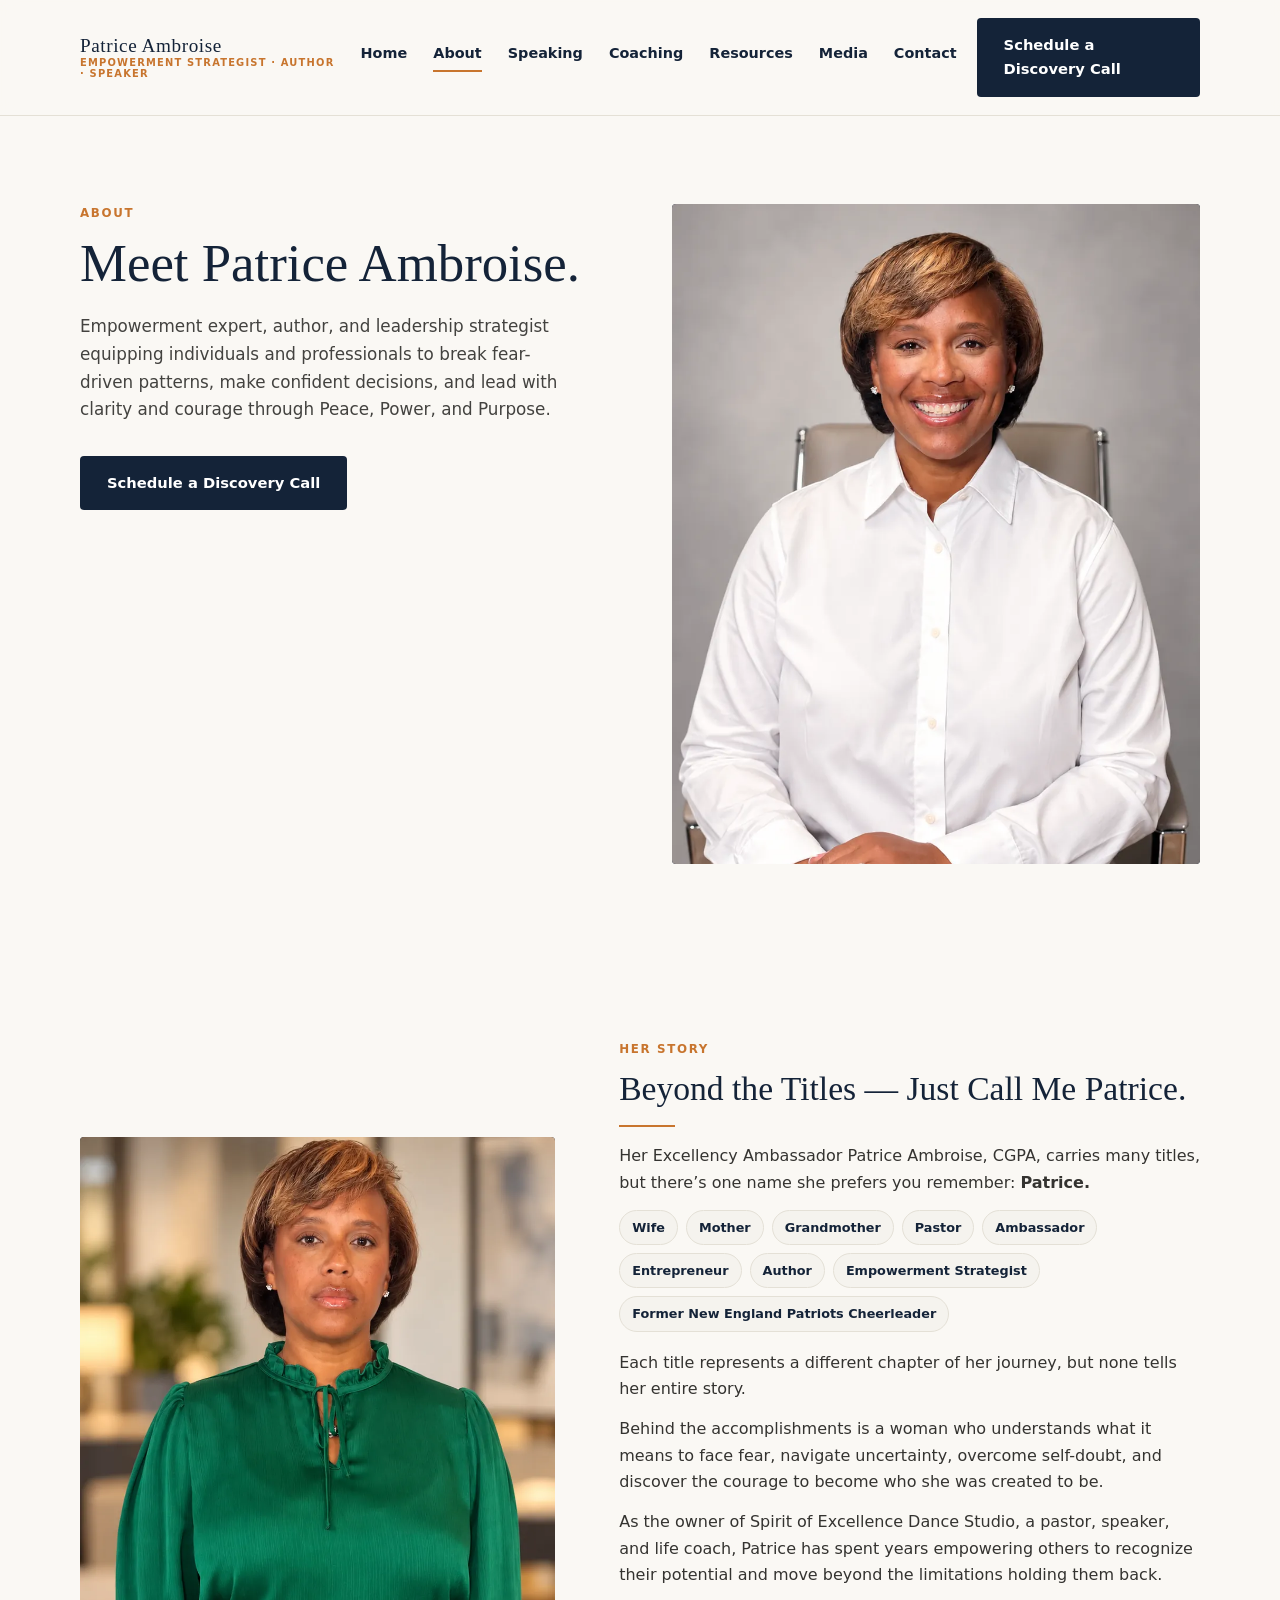
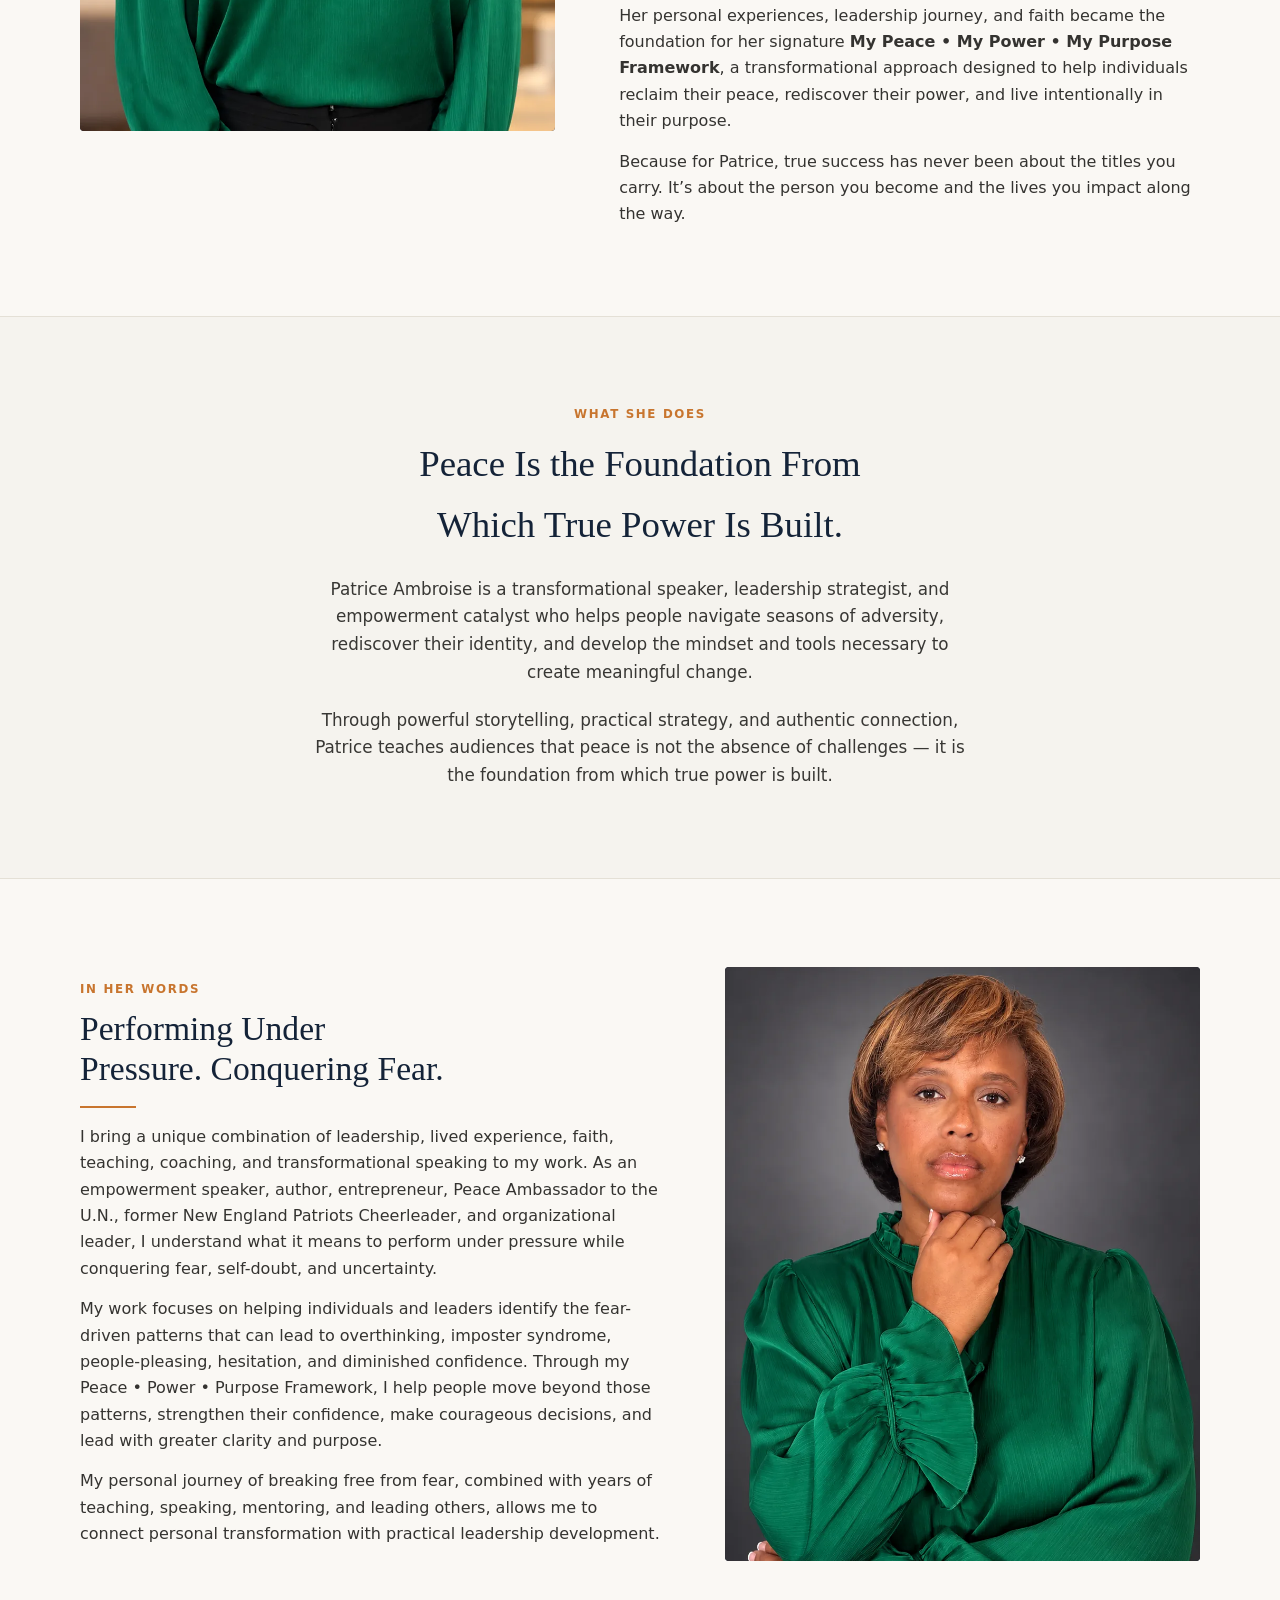
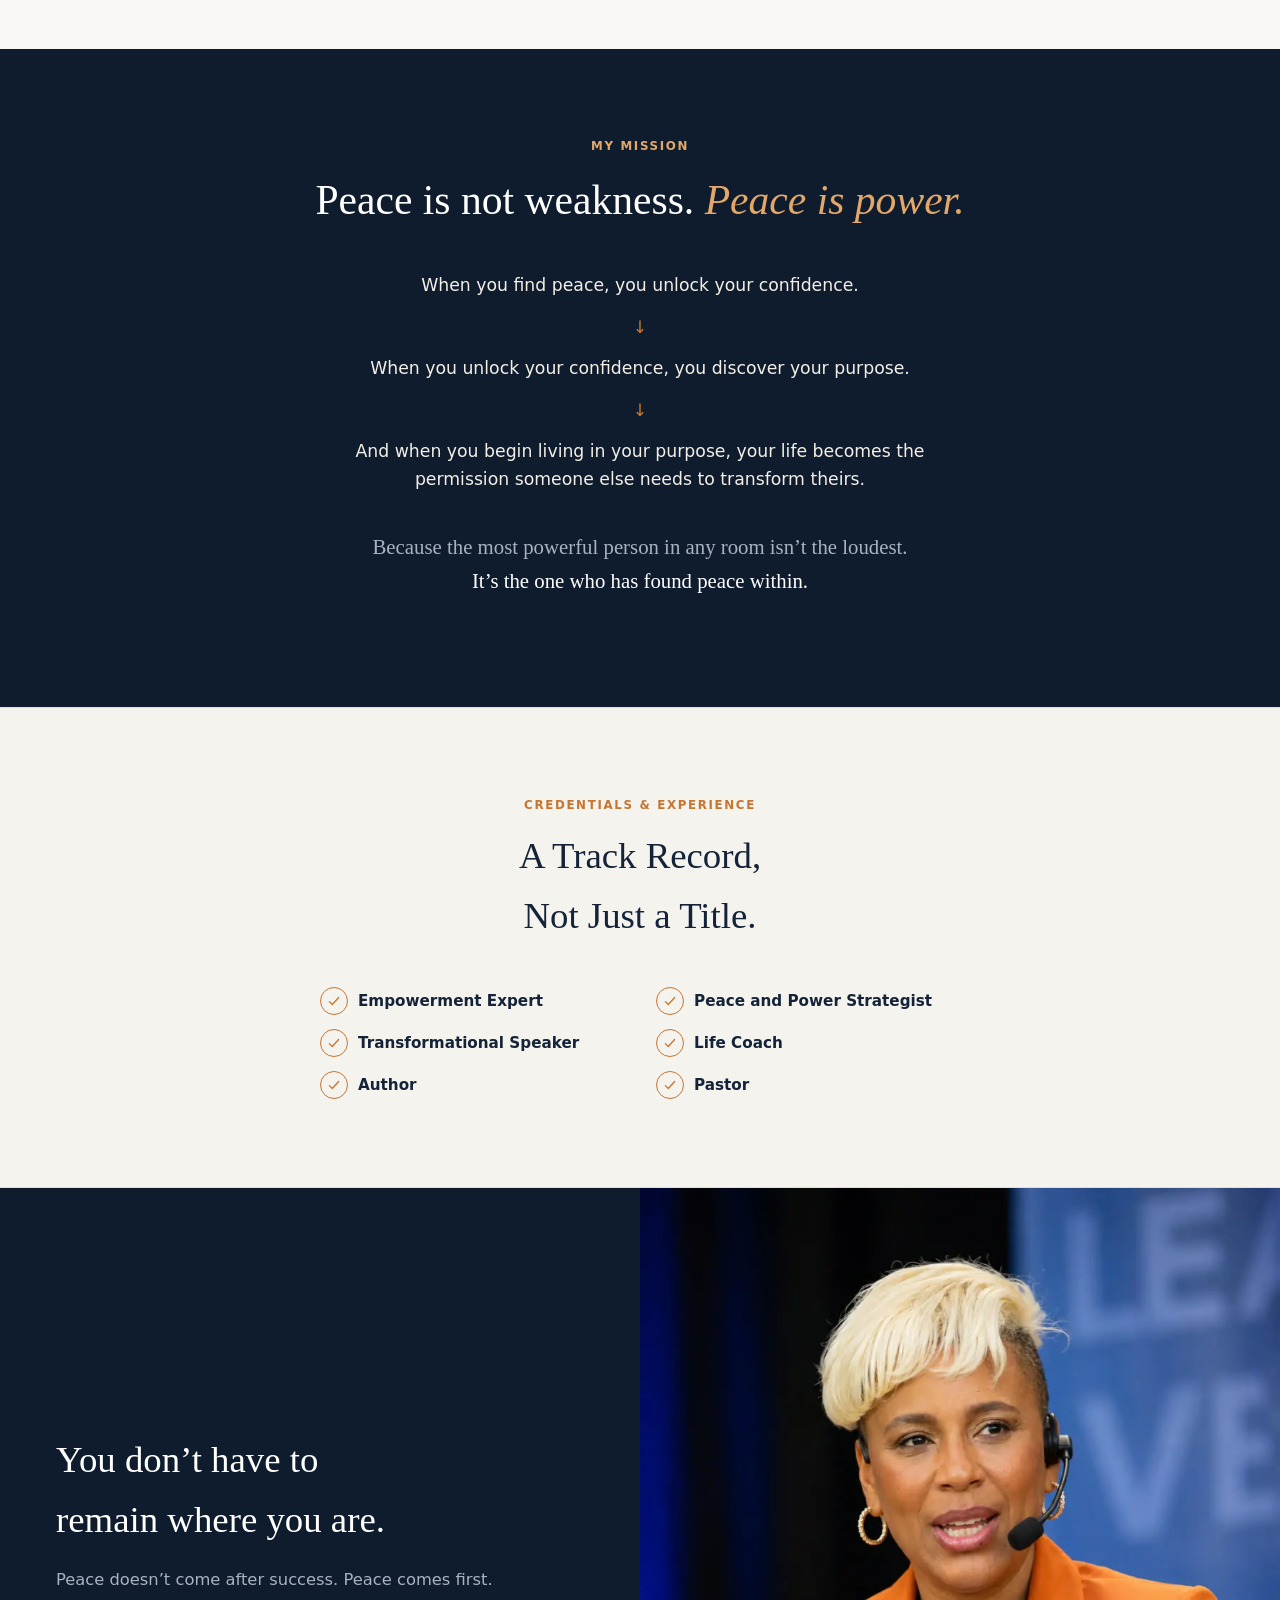
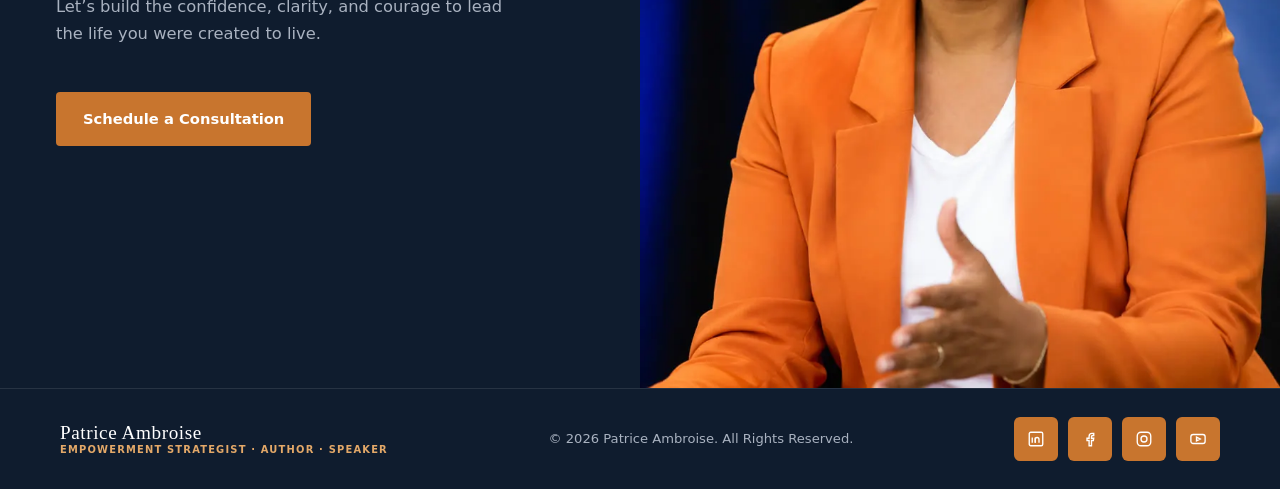
==== commit a241821e: "Replace site photos with Patrice's new portraits; keep only headset photo - Add four new portraits (" ====
--- a/about.html
+++ b/about.html
@@ -73,7 +73,7 @@
         </div>
       </div>
       <div class="hero-photo">
-        <picture><source srcset="img/web/library_book.webp" type="image/webp"><img src="img/web/library_book.jpg" alt="Patrice Ambroise seated in a library holding her book" width="900" height="1350" fetchpriority="high" decoding="async" /></picture>
+        <picture><source srcset="img/web/white_seated.webp" type="image/webp"><img src="img/web/white_seated.jpg" alt="Patrice Ambroise smiling, seated in a white shirt" width="900" height="1418" fetchpriority="high" decoding="async" /></picture>
       </div>
     </div>
   </section>
@@ -81,7 +81,7 @@
   <section class="meet story">
     <div class="wrap">
       <div class="meet-photo">
-        <picture><source srcset="img/web/library.webp" type="image/webp"><img src="img/web/library.jpg" alt="Patrice Ambroise smiling in front of a bookshelf" width="900" height="1077" loading="lazy" decoding="async" /></picture>
+        <picture><source srcset="img/web/green_office.webp" type="image/webp"><img src="img/web/green_office.jpg" alt="Patrice Ambroise standing in an office" width="900" height="1687" loading="lazy" decoding="async" /></picture>
       </div>
       <div class="meet-copy">
         <span class="eyebrow">Her Story</span>
@@ -112,7 +112,7 @@
   <section class="meet reverse">
     <div class="wrap">
       <div class="meet-photo">
-        <picture><source srcset="img/web/portrait_black.webp" type="image/webp"><img src="img/web/portrait_black.jpg" alt="Portrait of Patrice Ambroise" width="900" height="1350" loading="lazy" decoding="async" /></picture>
+        <picture><source srcset="img/web/green_studio.webp" type="image/webp"><img src="img/web/green_studio.jpg" alt="Portrait of Patrice Ambroise in a green blouse" width="900" height="1586" loading="lazy" decoding="async" /></picture>
       </div>
       <div class="meet-copy">
         <span class="eyebrow">In Her Words</span>
--- a/assets/css/site.css
+++ b/assets/css/site.css
@@ -614,3 +614,7 @@
 .burger{-webkit-tap-highlight-color:transparent;}
 .contact-grid h2{margin-inline:0;max-width:none;text-align:left;}
 @media(max-width:699px){ .contact-info .socials{justify-content:flex-start;} }
+
+/* Portrait photos: keep faces in frame when cropped */
+.topic-photo img{object-position:center 18%;}
+.final-photo img, .hero-photo img, .meet-photo img{object-position:center 12%;}
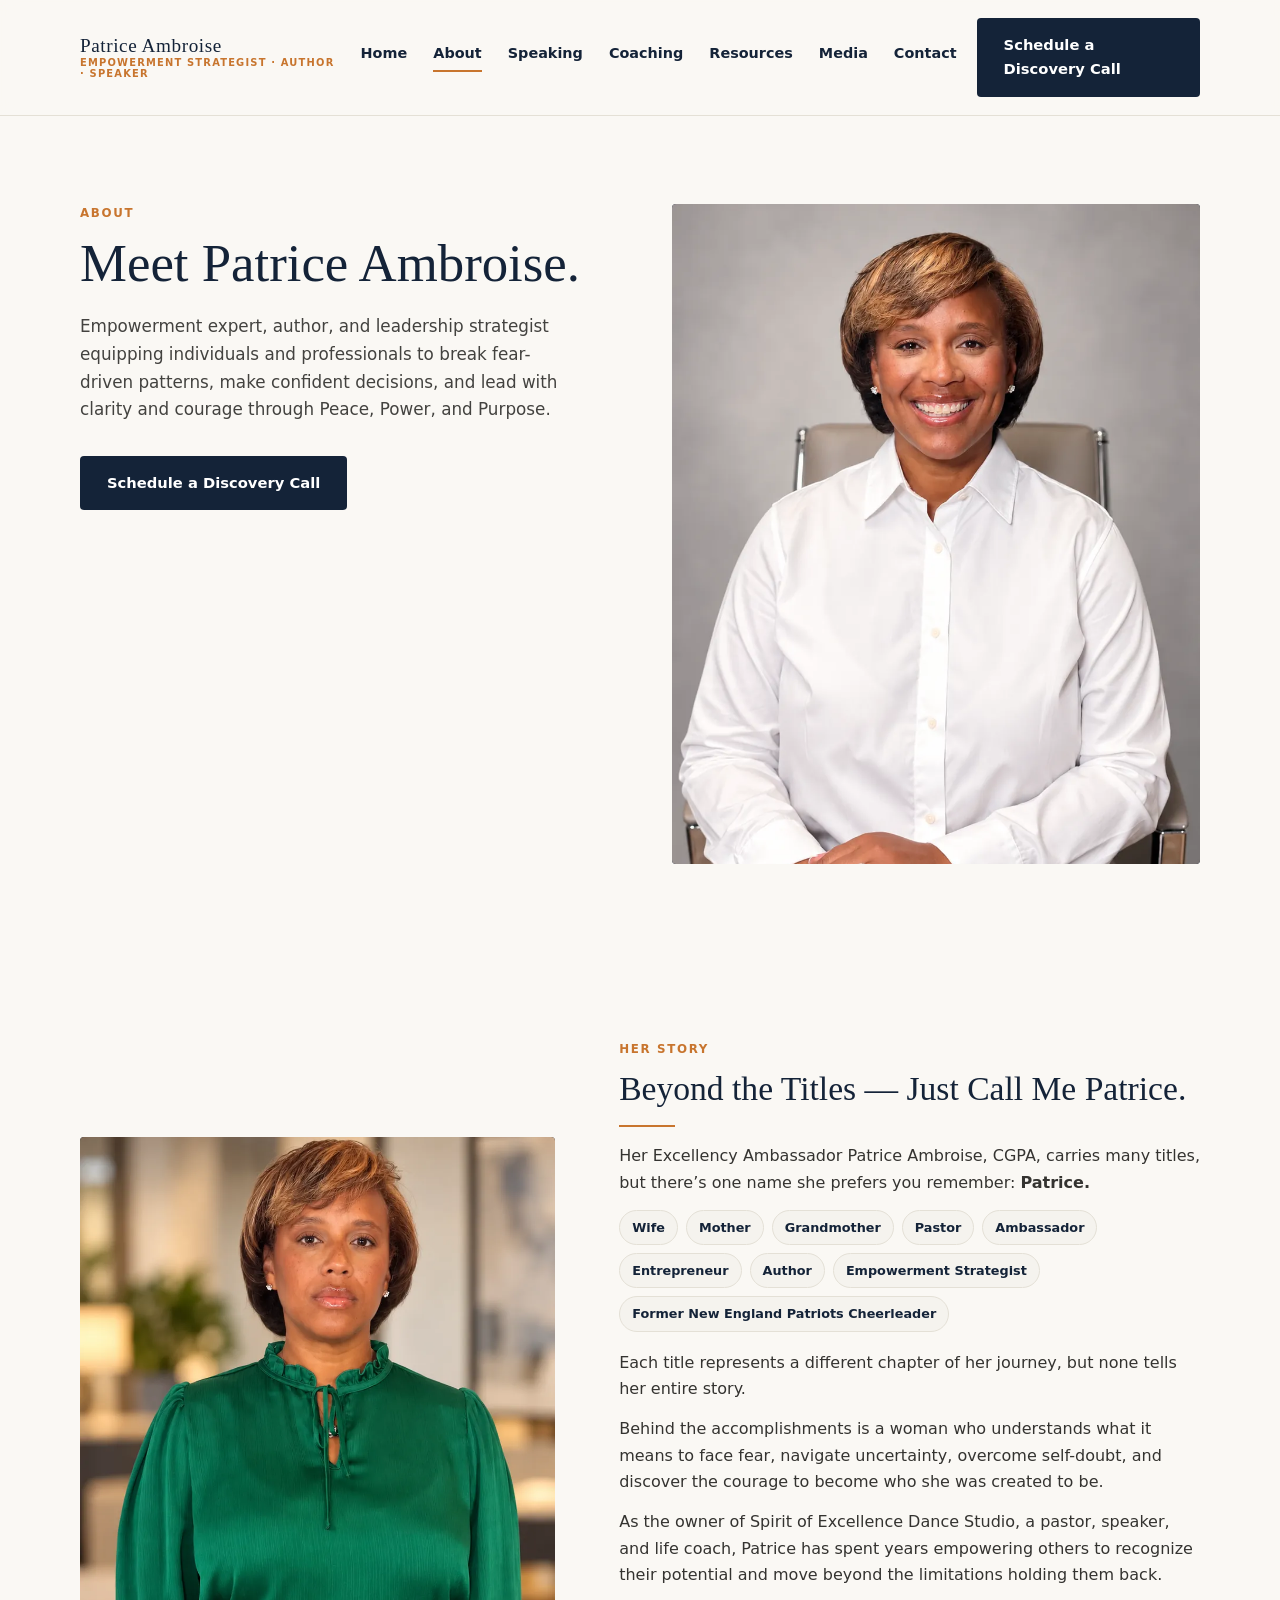
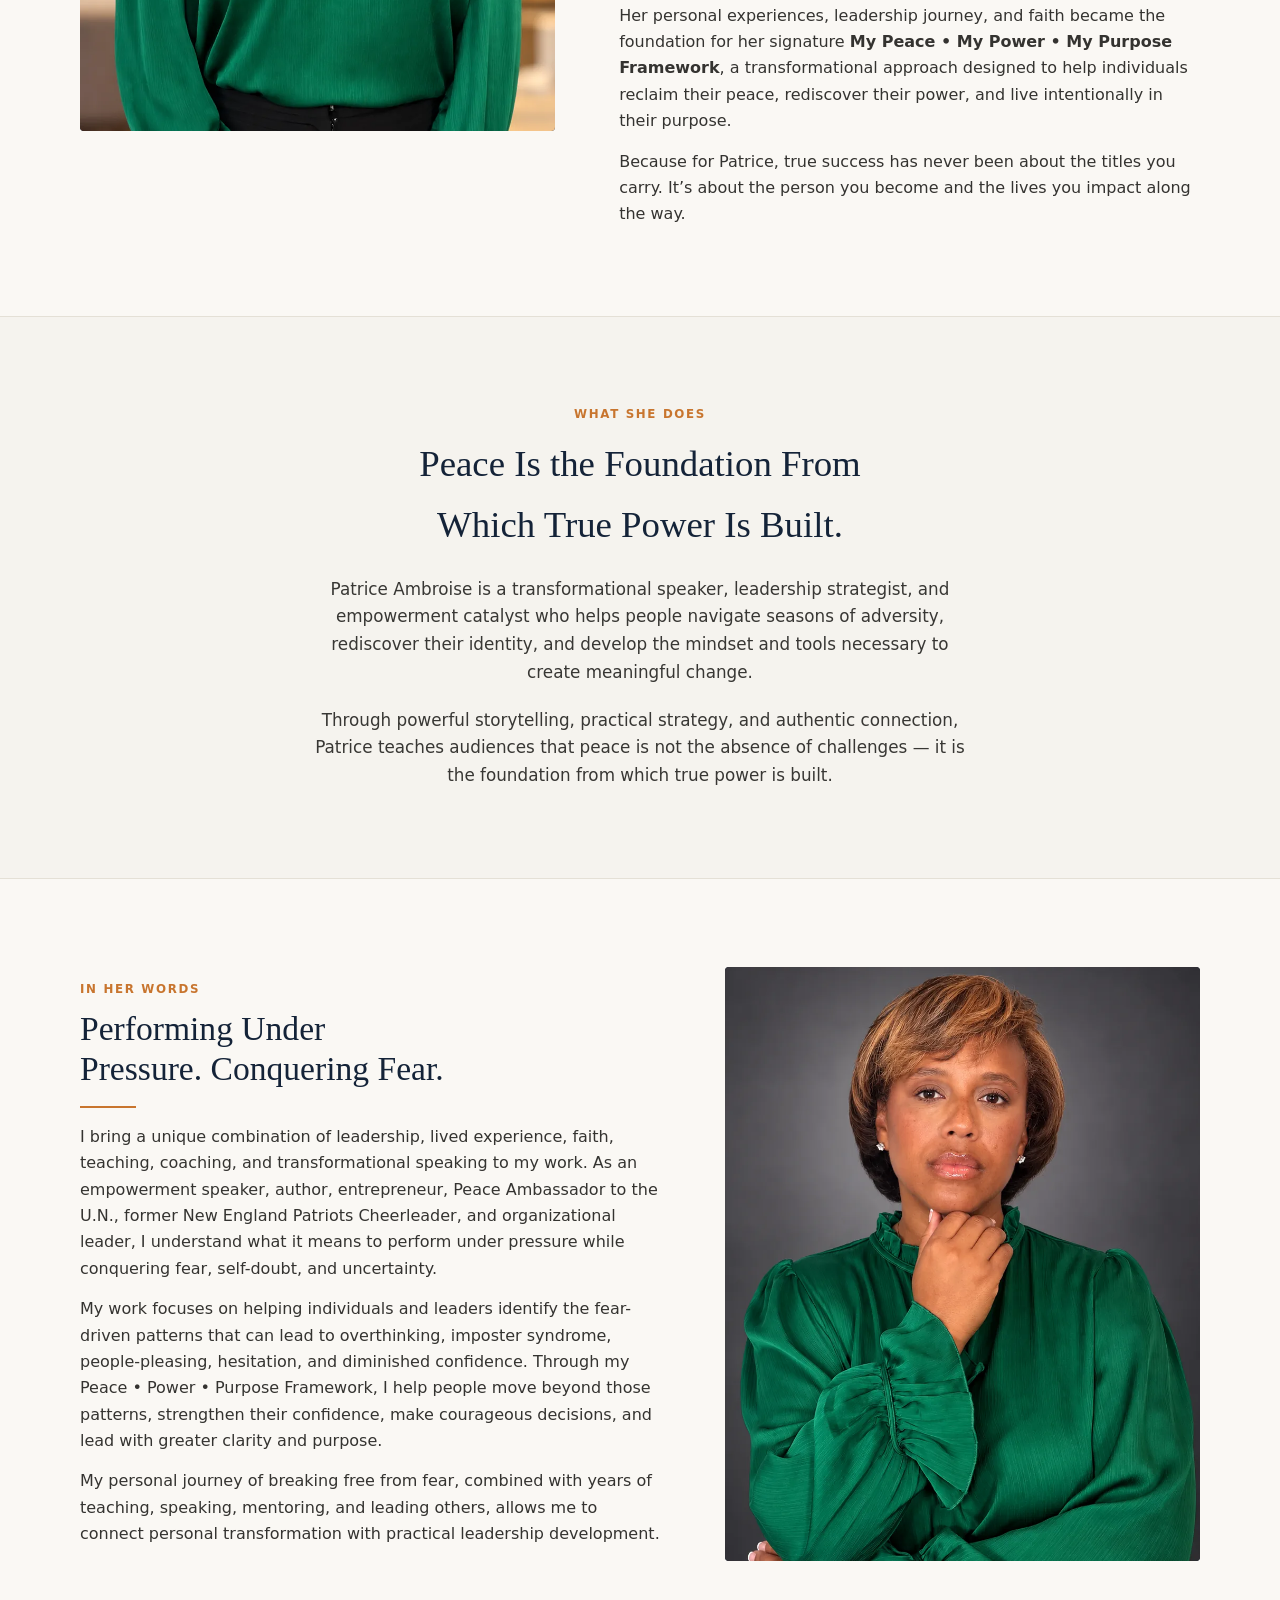
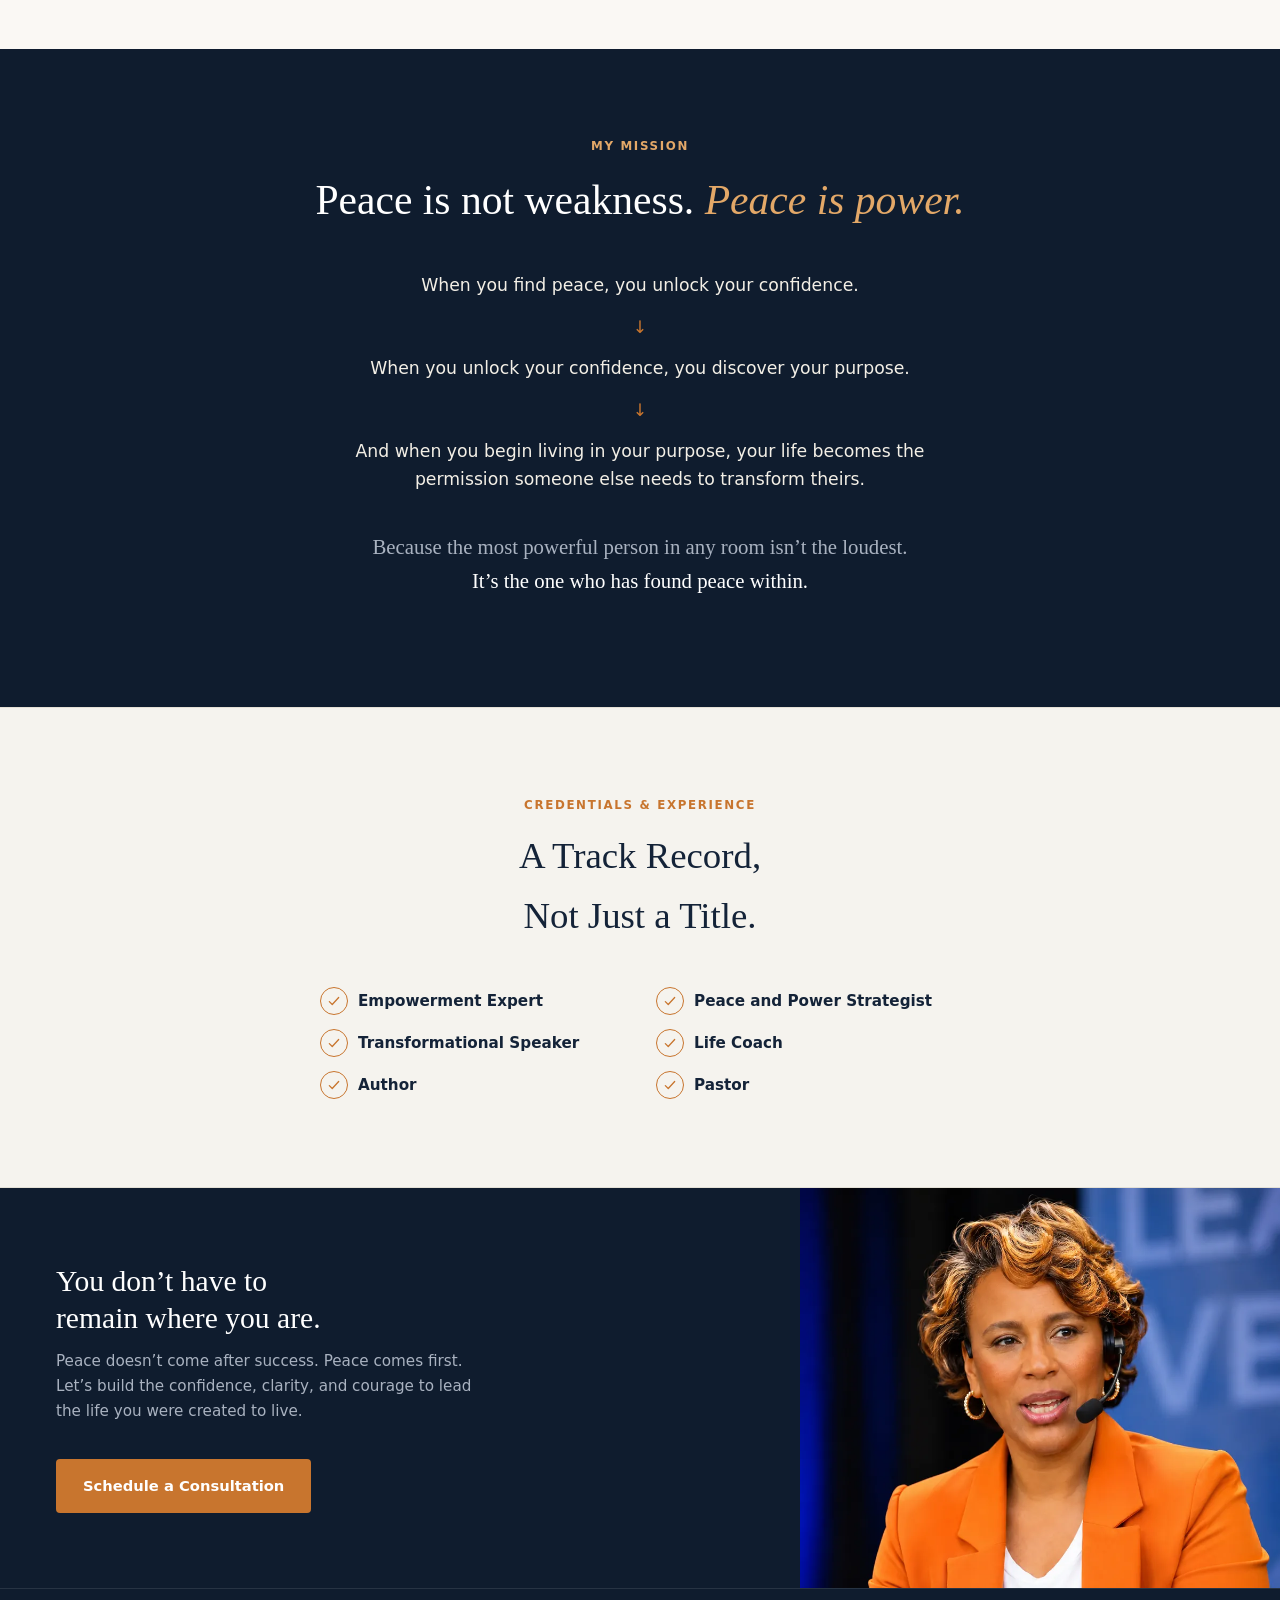
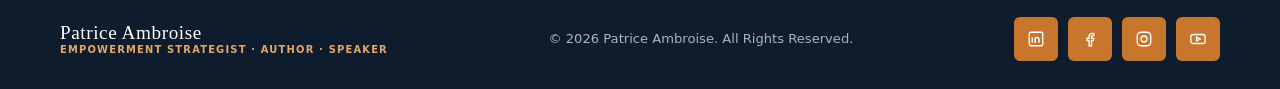
==== commit 8b39c70c: "Replace headset photo with new version New headset photo on the Speaking hero and every page's closi" ====
--- a/about.html
+++ b/about.html
@@ -163,7 +163,7 @@
         <a class="btn btn-orange" href="contact.html">Schedule a Consultation</a>
       </div>
       <div class="final-photo">
-        <picture><source srcset="img/web/cta.webp" type="image/webp"><img src="img/web/cta.jpg" alt="Patrice Ambroise speaking on stage" width="900" height="1125" loading="lazy" decoding="async" /></picture>
+        <picture><source srcset="img/web/headset.webp" type="image/webp"><img src="img/web/headset.jpg" alt="Patrice Ambroise speaking on stage" width="900" height="1125" loading="lazy" decoding="async" /></picture>
       </div>
     </div>
   </section>
--- a/assets/css/site.css
+++ b/assets/css/site.css
@@ -618,3 +618,45 @@
 /* Portrait photos: keep faces in frame when cropped */
 .topic-photo img{object-position:center 18%;}
 .final-photo img, .hero-photo img, .meet-photo img{object-position:center 12%;}
+
+/* ============ Home: book sale tile (mirrors the "Get Your Copy" popup) ============ */
+.book-tile{
+  display:grid;grid-template-columns:1fr;max-width:860px;margin-inline:auto;overflow:hidden;
+  background:#ECEAE5;border:1px solid var(--border);border-radius:8px;
+  box-shadow:0 30px 70px -34px rgba(20,35,56,.45);
+}
+@media(min-width:700px){.book-tile{grid-template-columns:.85fr 1.15fr;}}
+.book-tile-image{background:var(--navy);}
+.book-tile-image img{width:100%;height:100%;object-fit:cover;object-position:top center;display:block;}
+@media(max-width:699px){.book-tile-image img{max-height:340px;}}
+.book-tile-body{padding:clamp(28px,4.5vw,52px);display:flex;flex-direction:column;justify-content:center;}
+.book-tile-body h2{font-size:clamp(1.6rem,2vw + 1rem,2.2rem);}
+.book-tile-body .lede{margin-top:14px;color:var(--text-muted);max-width:44ch;}
+.book-tile-actions{margin-top:26px;}
+.book-tile-actions .btn{width:100%;text-align:center;padding:15px 26px;font-size:1rem;}
+.book-tile-stores{margin-top:14px;font-size:.84rem;color:var(--text-muted);}
+
+/* ============ Closing call-to-action: compact (≈50% height) ============ */
+.final-copy h2{font-size:clamp(1.45rem,1.1vw + 1rem,1.85rem);line-height:1.25;max-width:30ch;}
+.final-copy p{margin-top:12px;font-size:.95rem;}
+.final-copy .btn{margin-top:20px;}
+@media(min-width:900px){
+  .final-grid{grid-template-columns:1.25fr .75fr;}
+  .final-copy{padding:32px 56px;}
+  .final-photo{height:400px;}
+  .final-photo img{object-position:center 18%;}
+}
+@media(max-width:899px){
+  /* Phones/tablets: photo becomes a short banner strip, spacing tightened */
+  .final-photo{display:block;aspect-ratio:auto;height:150px;}
+  .final-photo img{object-position:center 15%;}
+  .final-photo img[src*="headset"]{object-position:center 26%;}
+  .final-copy{padding:36px 20px;}
+}
+@media(min-width:700px) and (max-width:899px){
+  .final-grid{grid-template-columns:1.25fr .75fr;}
+  .final-copy{padding:36px 40px;}
+  .final-photo{height:auto;min-height:300px;}
+  .final-photo img{object-position:center 15%;}
+}
+.book-copy .book-title{margin-inline:0;max-width:none;text-align:left;}
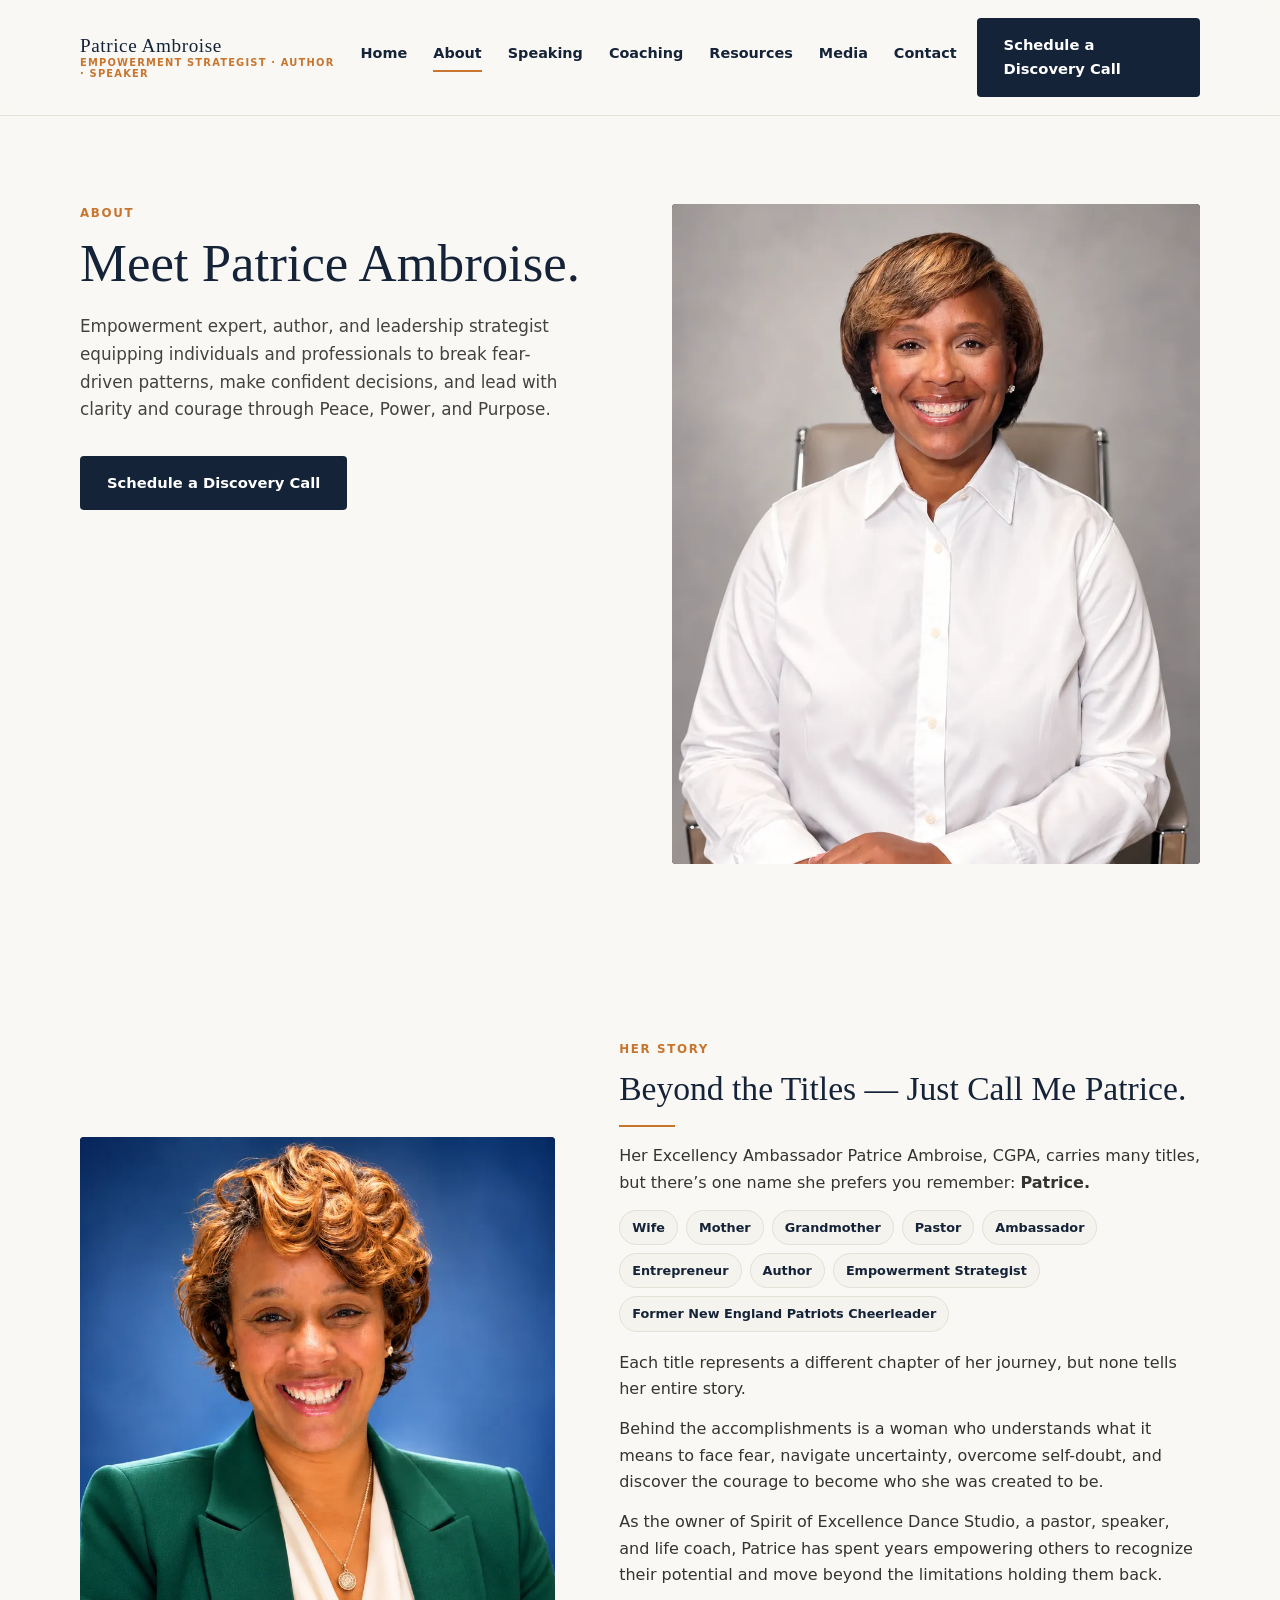
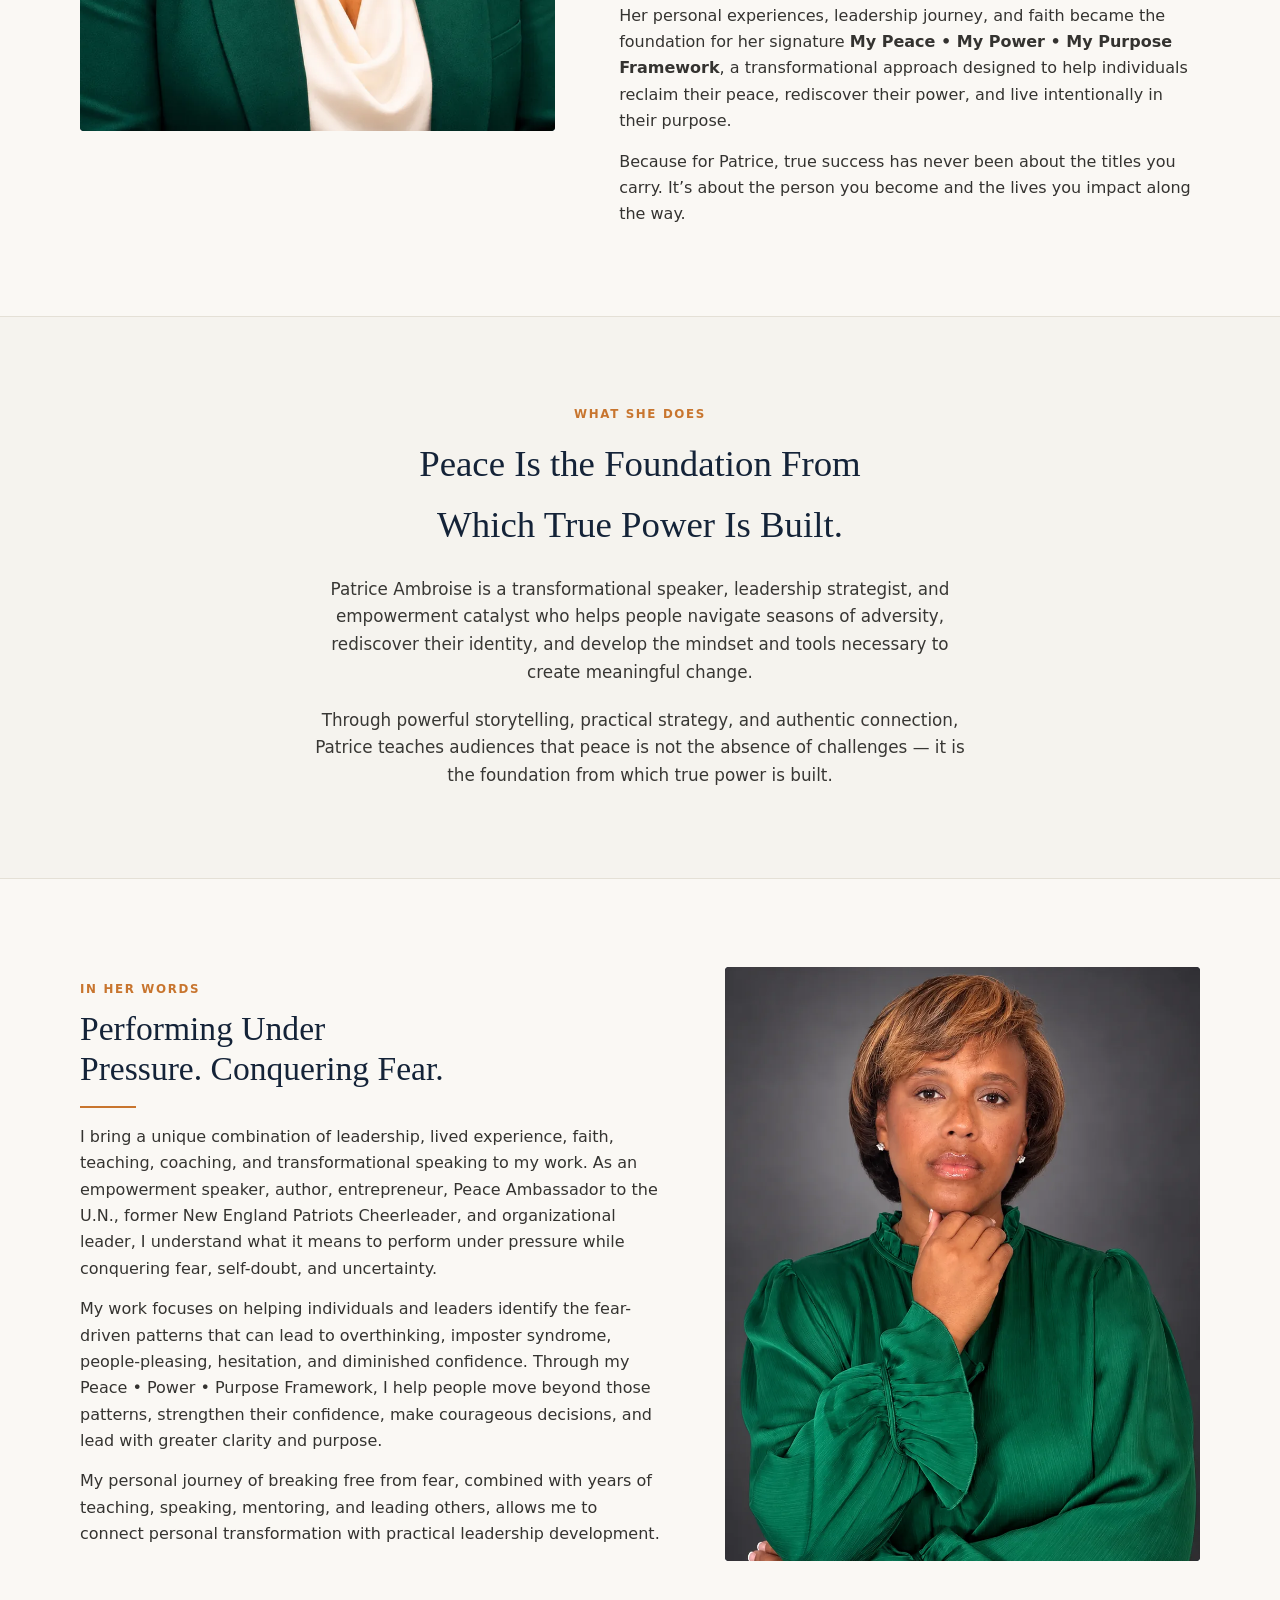
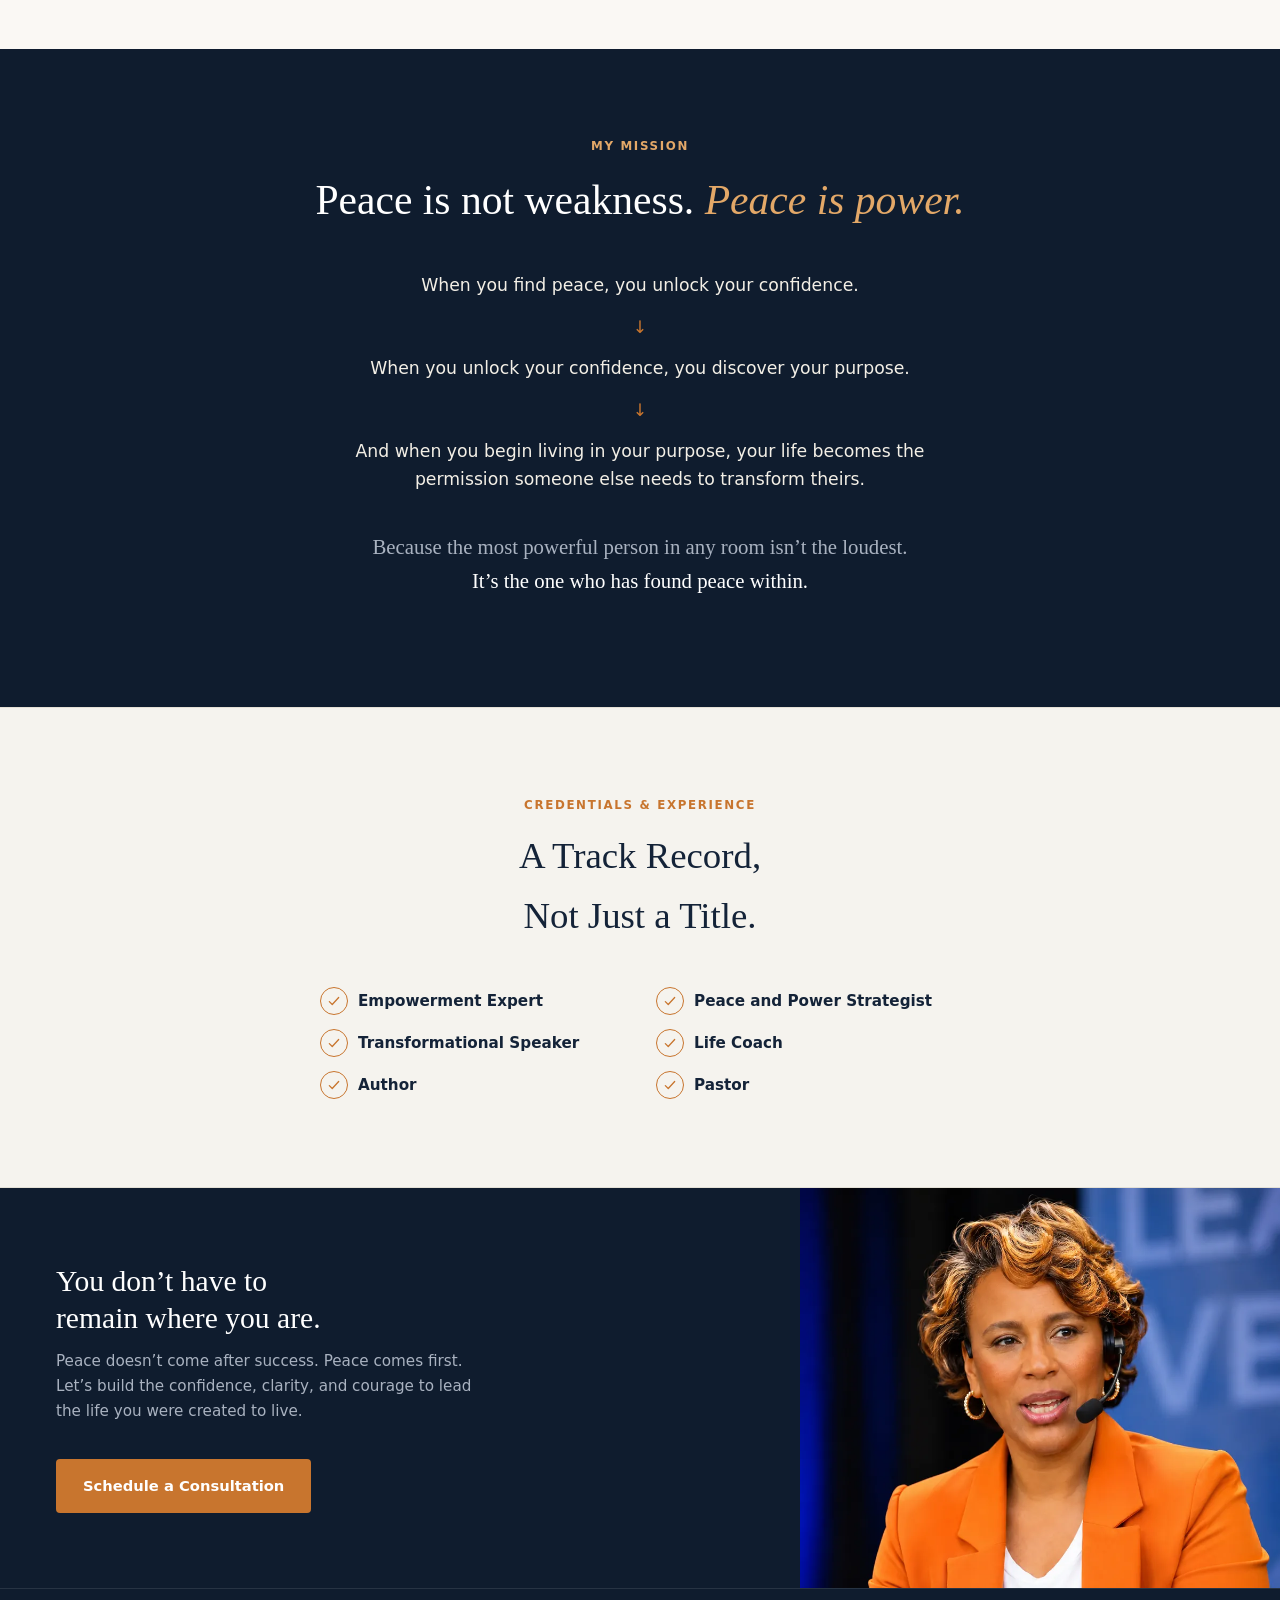
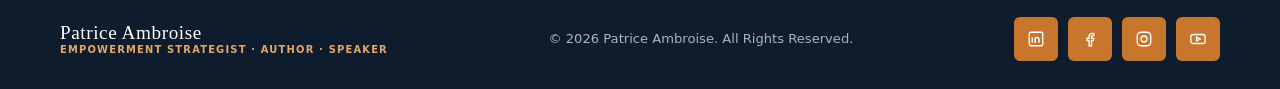
==== commit 57d837d6: "About page: replace green office photo with new green blazer portrait The green office photo is stil" ====
--- a/about.html
+++ b/about.html
@@ -81,7 +81,7 @@
   <section class="meet story">
     <div class="wrap">
       <div class="meet-photo">
-        <picture><source srcset="img/web/green_office.webp" type="image/webp"><img src="img/web/green_office.jpg" alt="Patrice Ambroise standing in an office" width="900" height="1687" loading="lazy" decoding="async" /></picture>
+        <picture><source srcset="img/web/green_blazer.webp" type="image/webp"><img src="img/web/green_blazer.jpg" alt="Patrice Ambroise smiling in a green blazer" width="900" height="986" loading="lazy" decoding="async" /></picture>
       </div>
       <div class="meet-copy">
         <span class="eyebrow">Her Story</span>
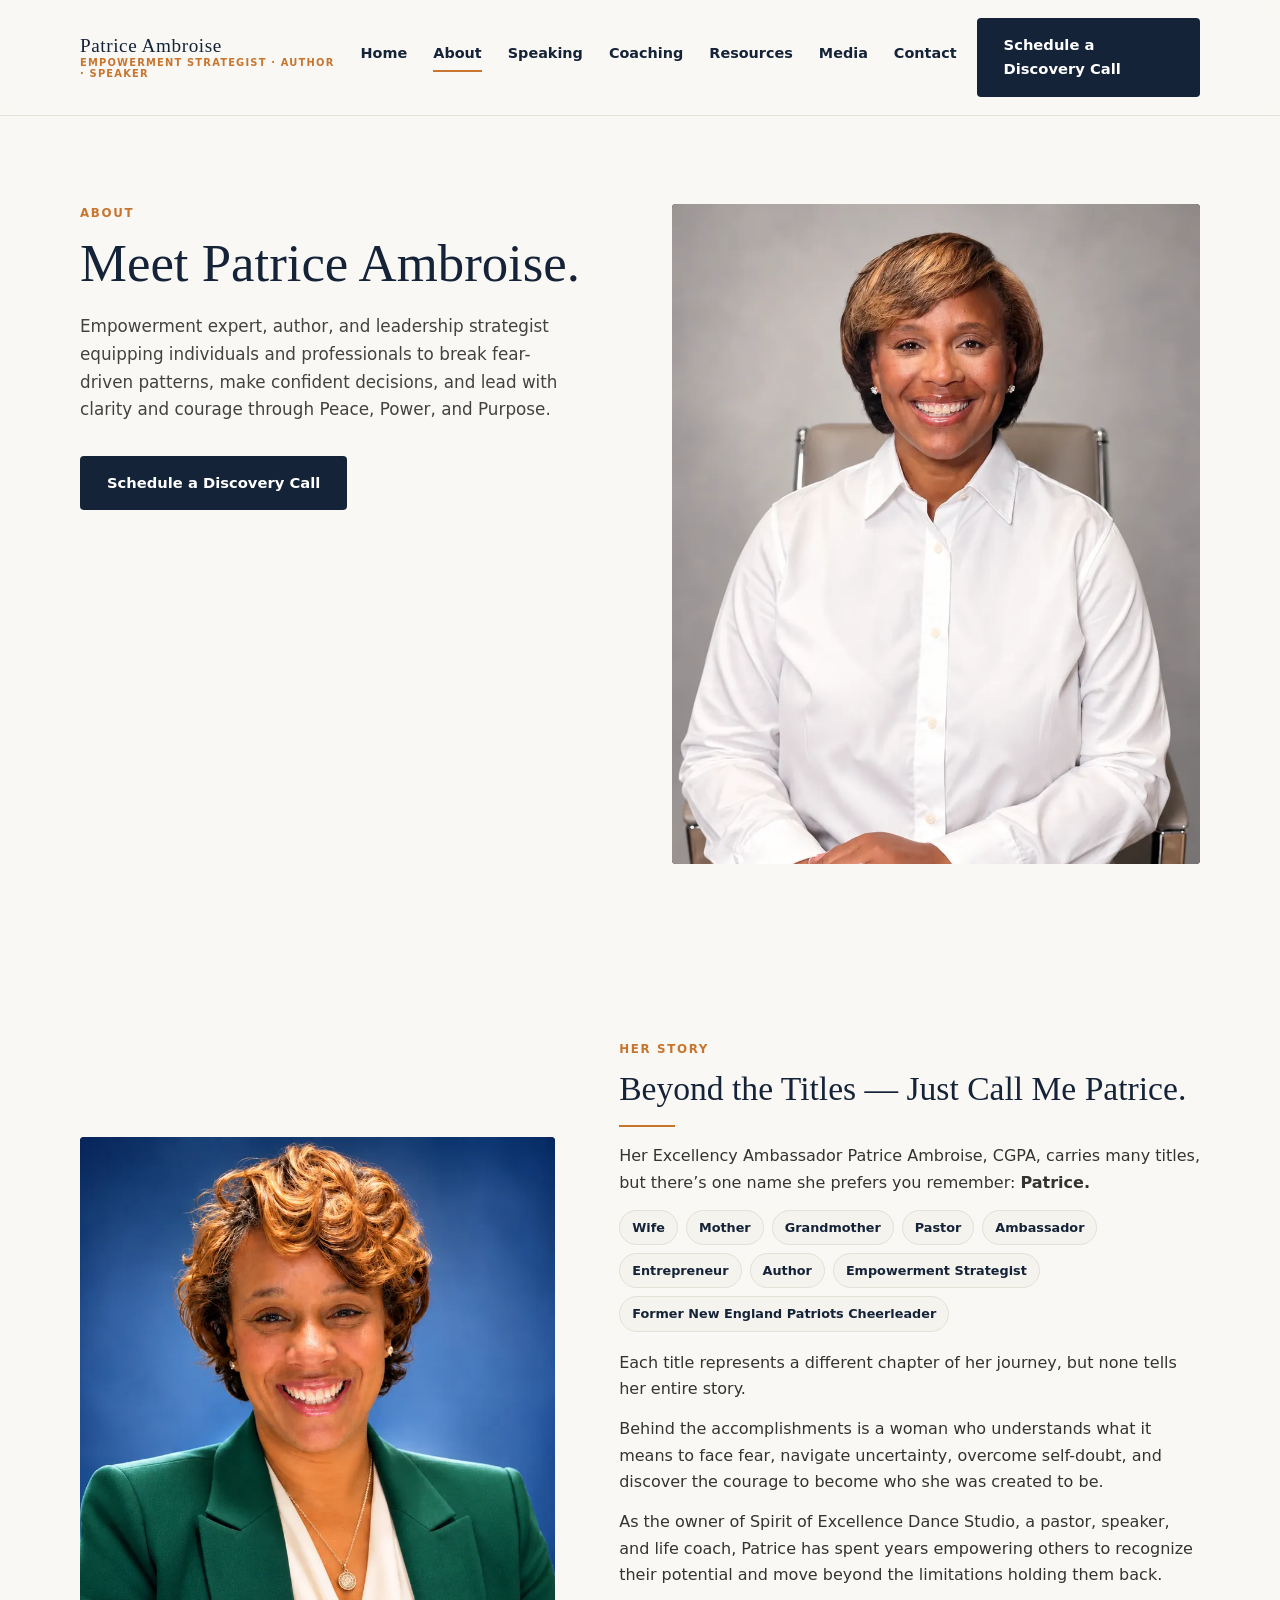
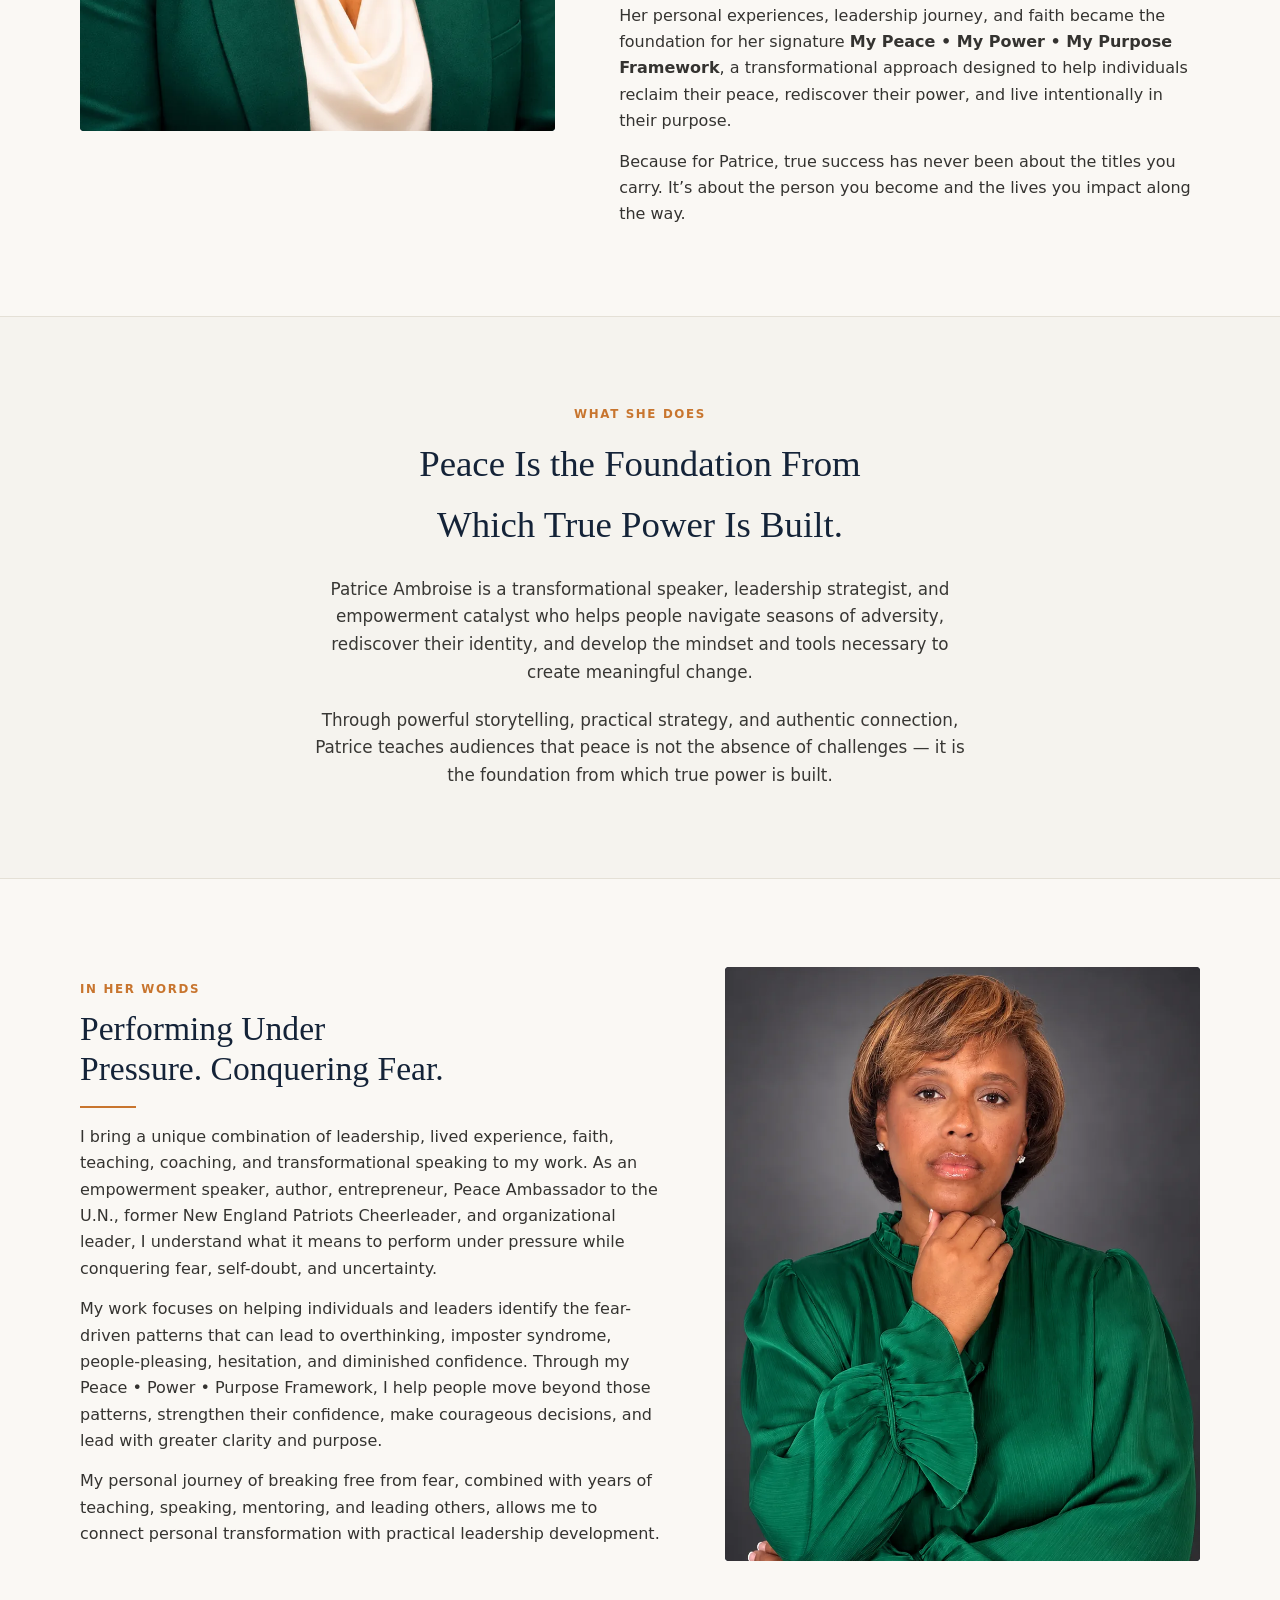
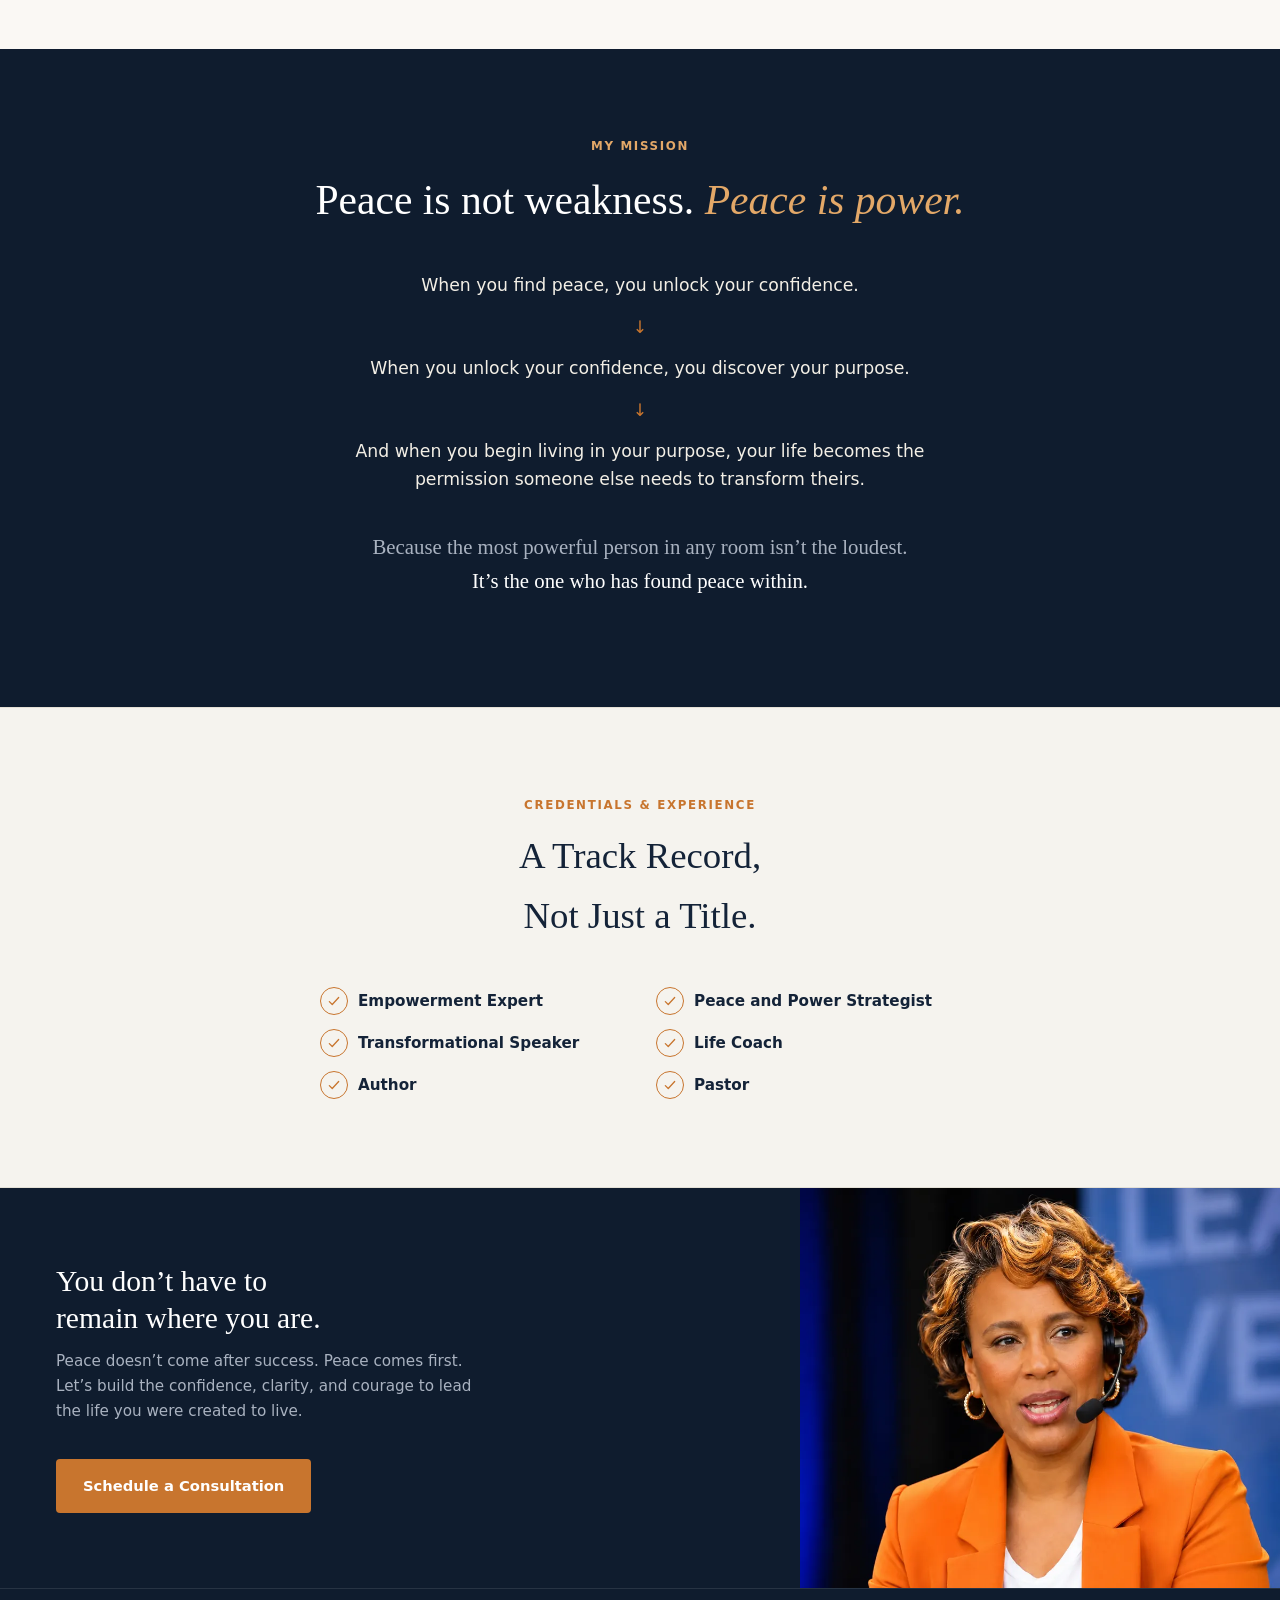
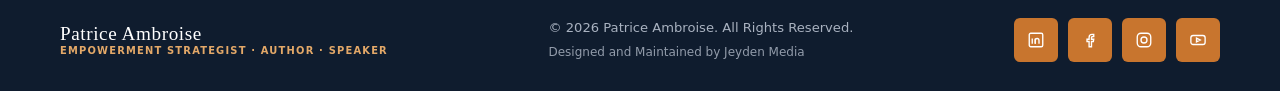
==== commit 1fd97d96: "Footer: add 'Designed and Maintained by Jeyden Media' credit on all pages Co-Authored-By: Claude Opu" ====
--- a/about.html
+++ b/about.html
@@ -173,7 +173,7 @@
 <footer class="site-footer">
   <div class="wrap">
     <div class="brand"><a href="index.html" style="text-decoration:none;"><div class="name">Patrice Ambroise</div><div class="tag">Empowerment Strategist &middot; Author &middot; Speaker</div></a></div>
-    <div class="copy">&copy; 2026 Patrice Ambroise. All Rights Reserved.</div>
+    <div class="copy">&copy; 2026 Patrice Ambroise. All Rights Reserved.<span class="credit">Designed and Maintained by Jeyden Media</span></div>
     <div class="socials">
       <a href="#" aria-label="LinkedIn"><svg viewBox="0 0 24 24"><rect x="3" y="3" width="18" height="18" rx="2"/><line x1="7" y1="10" x2="7" y2="17"/><line x1="7" y1="7" x2="7" y2="7"/><path d="M11 17v-4.5c0-1.4 1-2.5 2.5-2.5s2.5 1.1 2.5 2.5V17"/><line x1="11" y1="10" x2="11" y2="17"/></svg></a>
       <a href="#" aria-label="Facebook"><svg viewBox="0 0 24 24"><path d="M14 21v-7h2.5l.5-3H14V9c0-1 .3-1.7 1.7-1.7H17V4.6c-.3 0-1.2-.1-2.3-.1-2.3 0-3.9 1.4-3.9 4V11H8v3h2.8v7z"/></svg></a>
--- a/assets/css/site.css
+++ b/assets/css/site.css
@@ -220,6 +220,7 @@
 footer .brand .tag{color:var(--orange-soft);}
 footer .copy{color:var(--on-navy-muted);font-size:.82rem;order:3;flex:1 0 100%;text-align:center;}
 @media(min-width:760px){footer .copy{order:0;flex:none;text-align:left;}}
+footer .credit{display:block;margin-top:4px;font-size:.75rem;opacity:.85;}
 .socials{display:flex;gap:10px;}
 .socials a{
   width:34px;height:34px;border-radius:6px;background:var(--orange);display:flex;align-items:center;
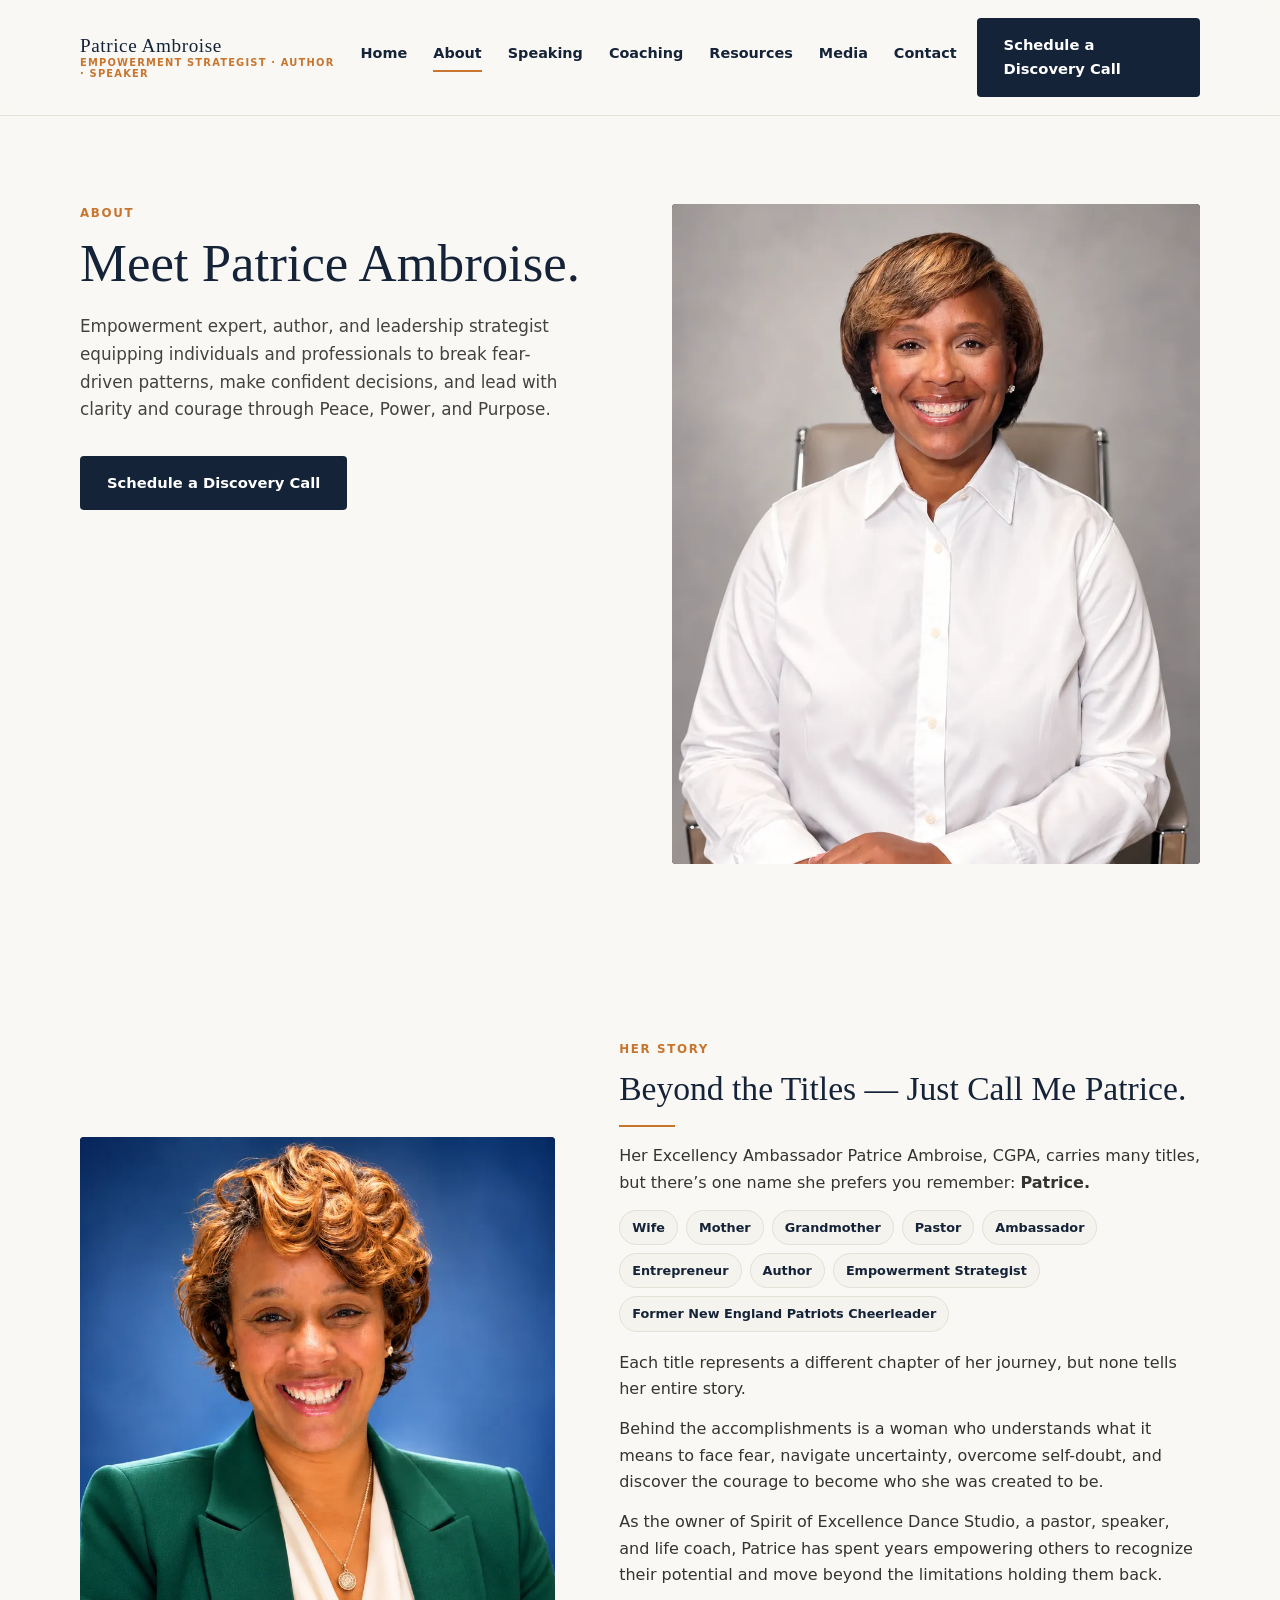
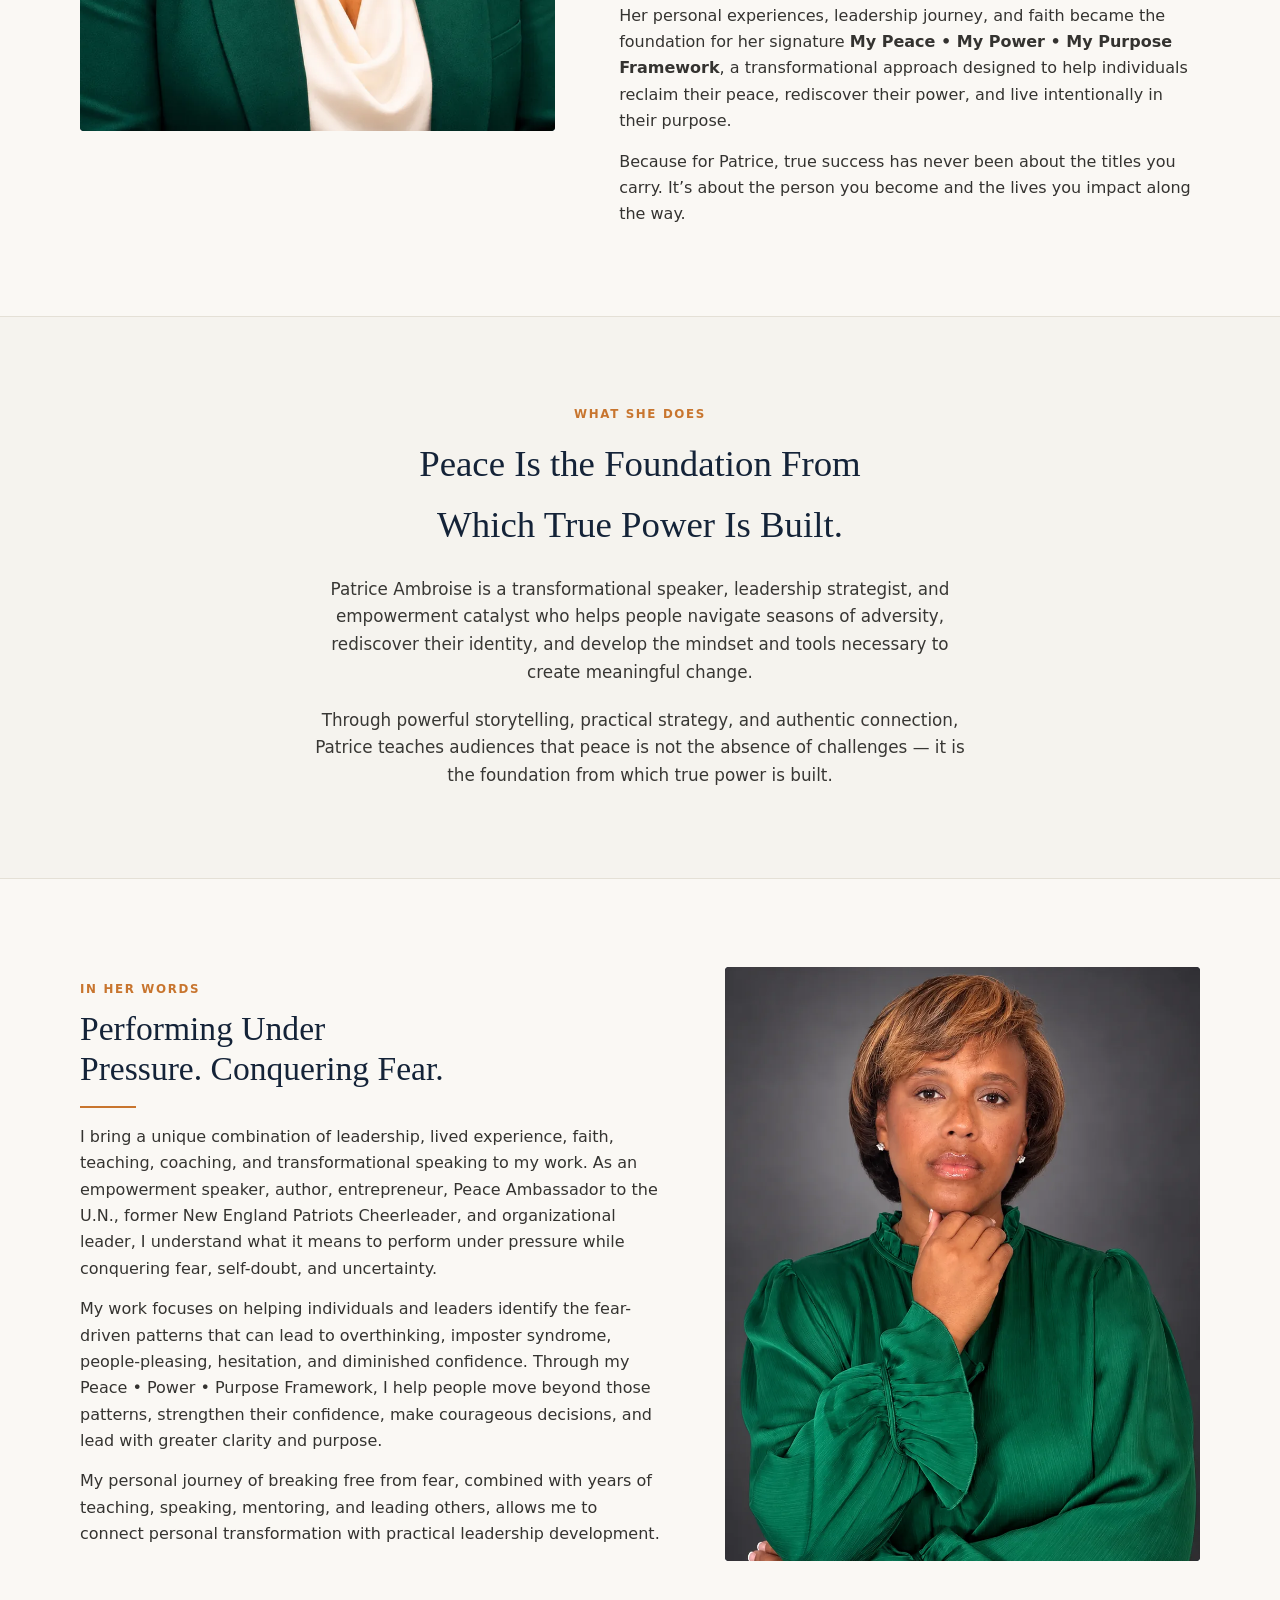
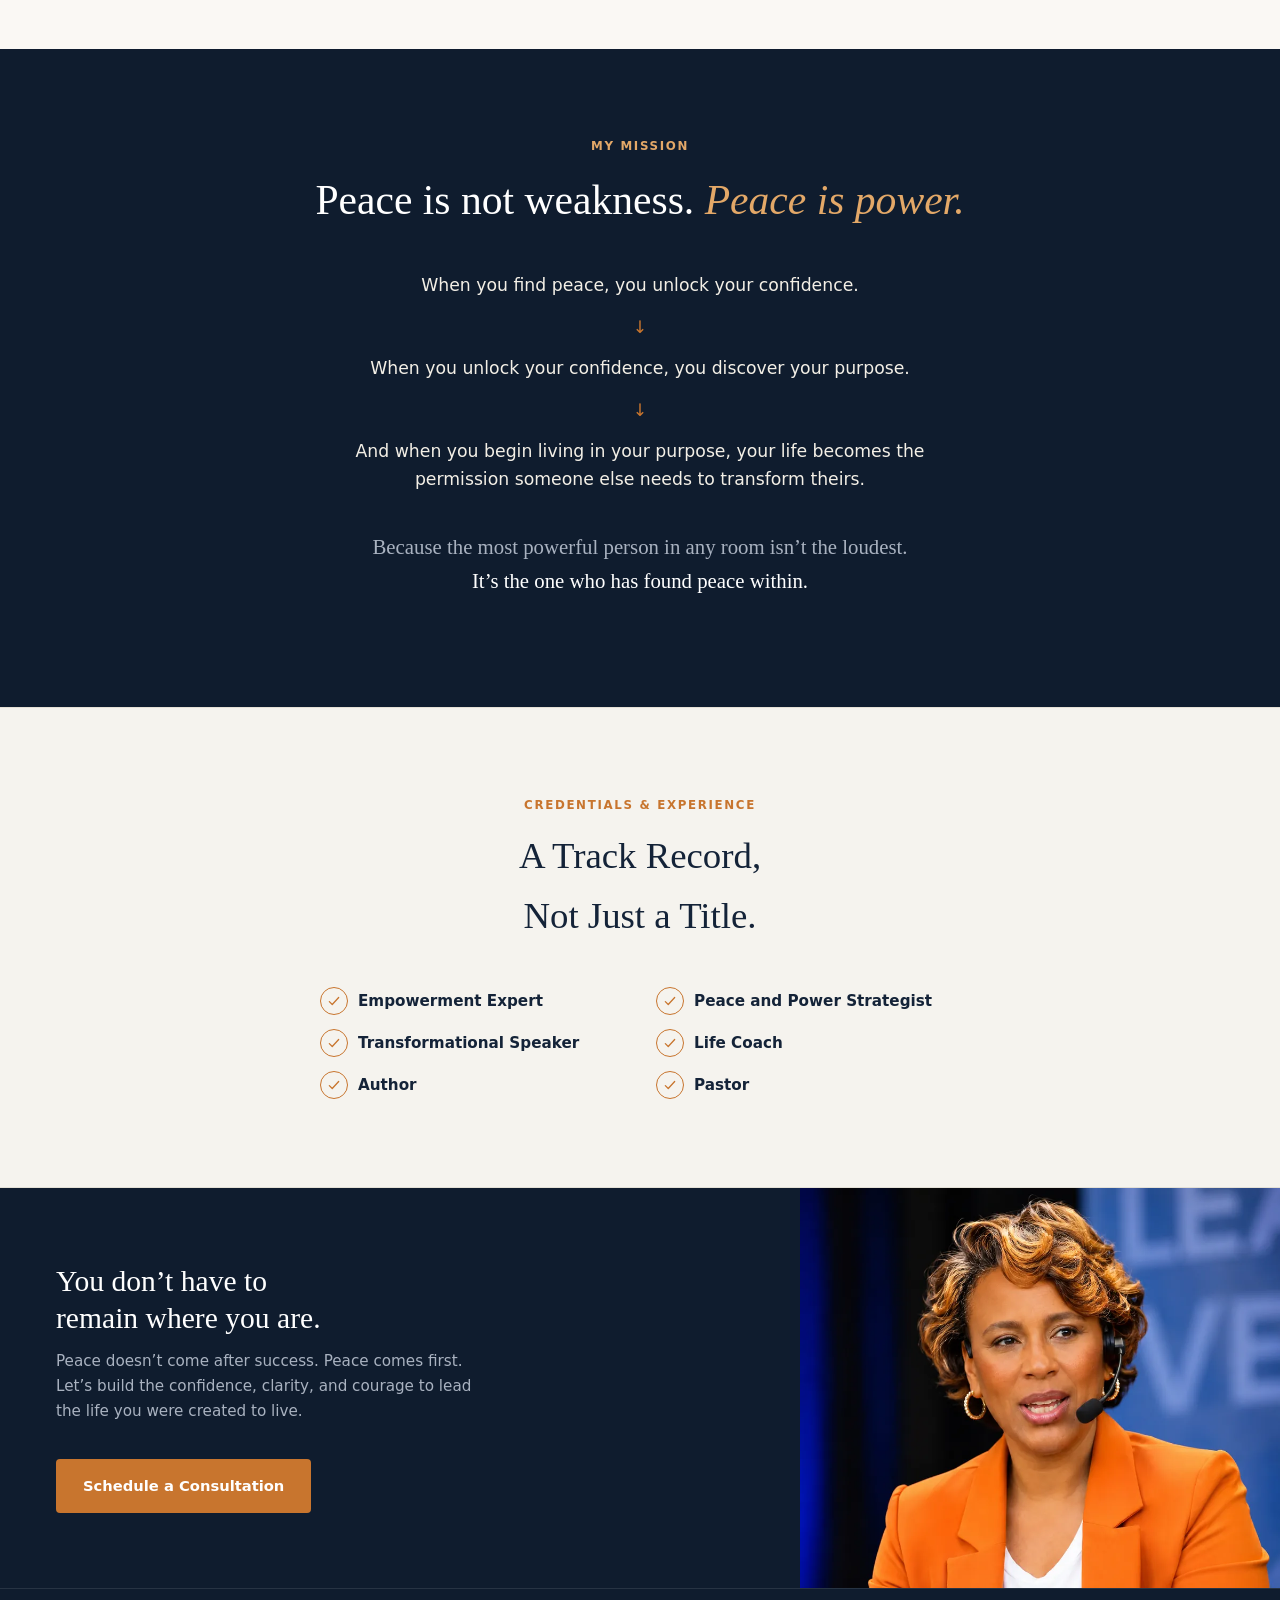
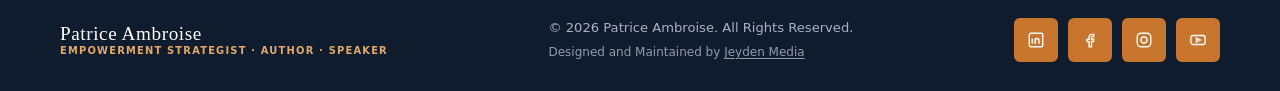
==== commit 42571bdc: "Footer credit: link Jeyden Media to jeydenmedia.com Co-Authored-By: Claude Opus 5.5 <noreply@anthrop" ====
--- a/about.html
+++ b/about.html
@@ -173,7 +173,7 @@
 <footer class="site-footer">
   <div class="wrap">
     <div class="brand"><a href="index.html" style="text-decoration:none;"><div class="name">Patrice Ambroise</div><div class="tag">Empowerment Strategist &middot; Author &middot; Speaker</div></a></div>
-    <div class="copy">&copy; 2026 Patrice Ambroise. All Rights Reserved.<span class="credit">Designed and Maintained by Jeyden Media</span></div>
+    <div class="copy">&copy; 2026 Patrice Ambroise. All Rights Reserved.<span class="credit">Designed and Maintained by <a href="https://jeydenmedia.com" target="_blank" rel="noopener">Jeyden Media</a></span></div>
     <div class="socials">
       <a href="#" aria-label="LinkedIn"><svg viewBox="0 0 24 24"><rect x="3" y="3" width="18" height="18" rx="2"/><line x1="7" y1="10" x2="7" y2="17"/><line x1="7" y1="7" x2="7" y2="7"/><path d="M11 17v-4.5c0-1.4 1-2.5 2.5-2.5s2.5 1.1 2.5 2.5V17"/><line x1="11" y1="10" x2="11" y2="17"/></svg></a>
       <a href="#" aria-label="Facebook"><svg viewBox="0 0 24 24"><path d="M14 21v-7h2.5l.5-3H14V9c0-1 .3-1.7 1.7-1.7H17V4.6c-.3 0-1.2-.1-2.3-.1-2.3 0-3.9 1.4-3.9 4V11H8v3h2.8v7z"/></svg></a>
--- a/assets/css/site.css
+++ b/assets/css/site.css
@@ -221,6 +221,8 @@
 footer .copy{color:var(--on-navy-muted);font-size:.82rem;order:3;flex:1 0 100%;text-align:center;}
 @media(min-width:760px){footer .copy{order:0;flex:none;text-align:left;}}
 footer .credit{display:block;margin-top:4px;font-size:.75rem;opacity:.85;}
+footer .credit a{color:inherit;text-decoration:underline;text-underline-offset:2px;}
+footer .credit a:hover{color:var(--orange-soft);}
 .socials{display:flex;gap:10px;}
 .socials a{
   width:34px;height:34px;border-radius:6px;background:var(--orange);display:flex;align-items:center;
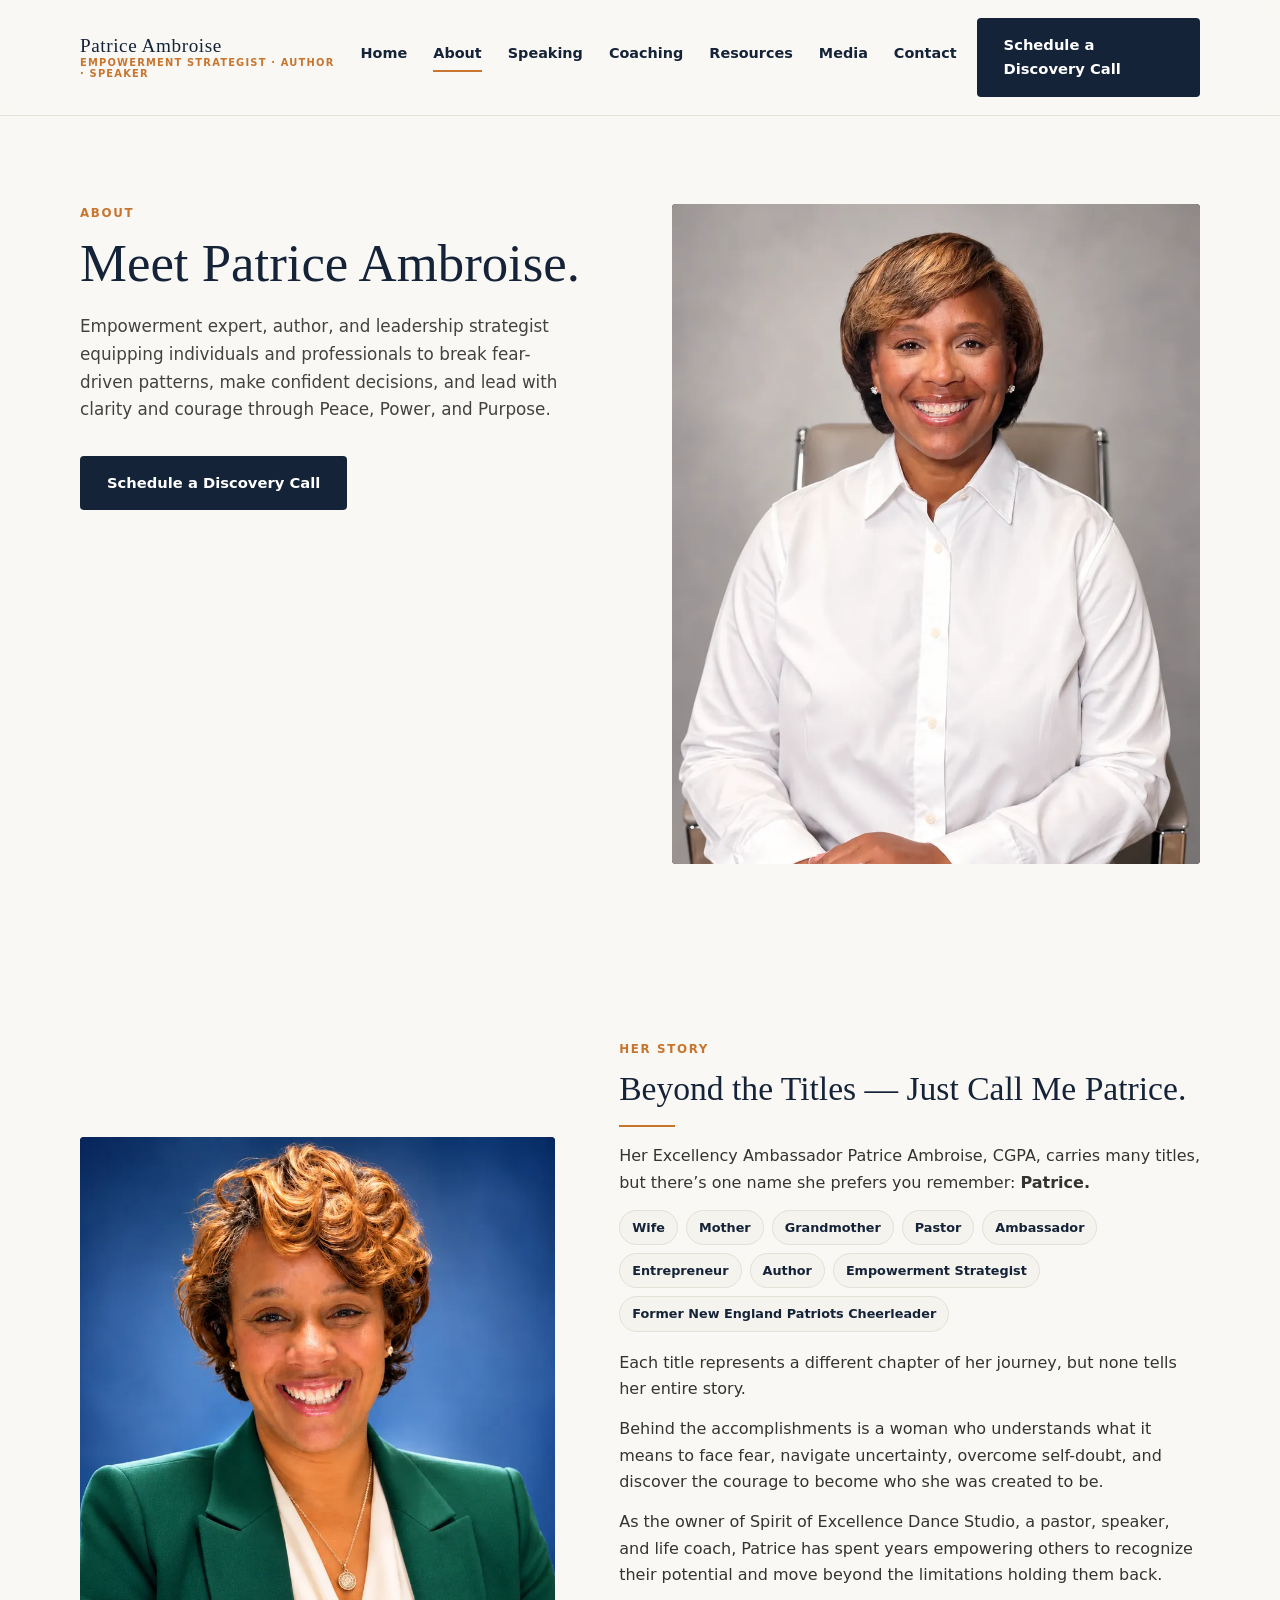
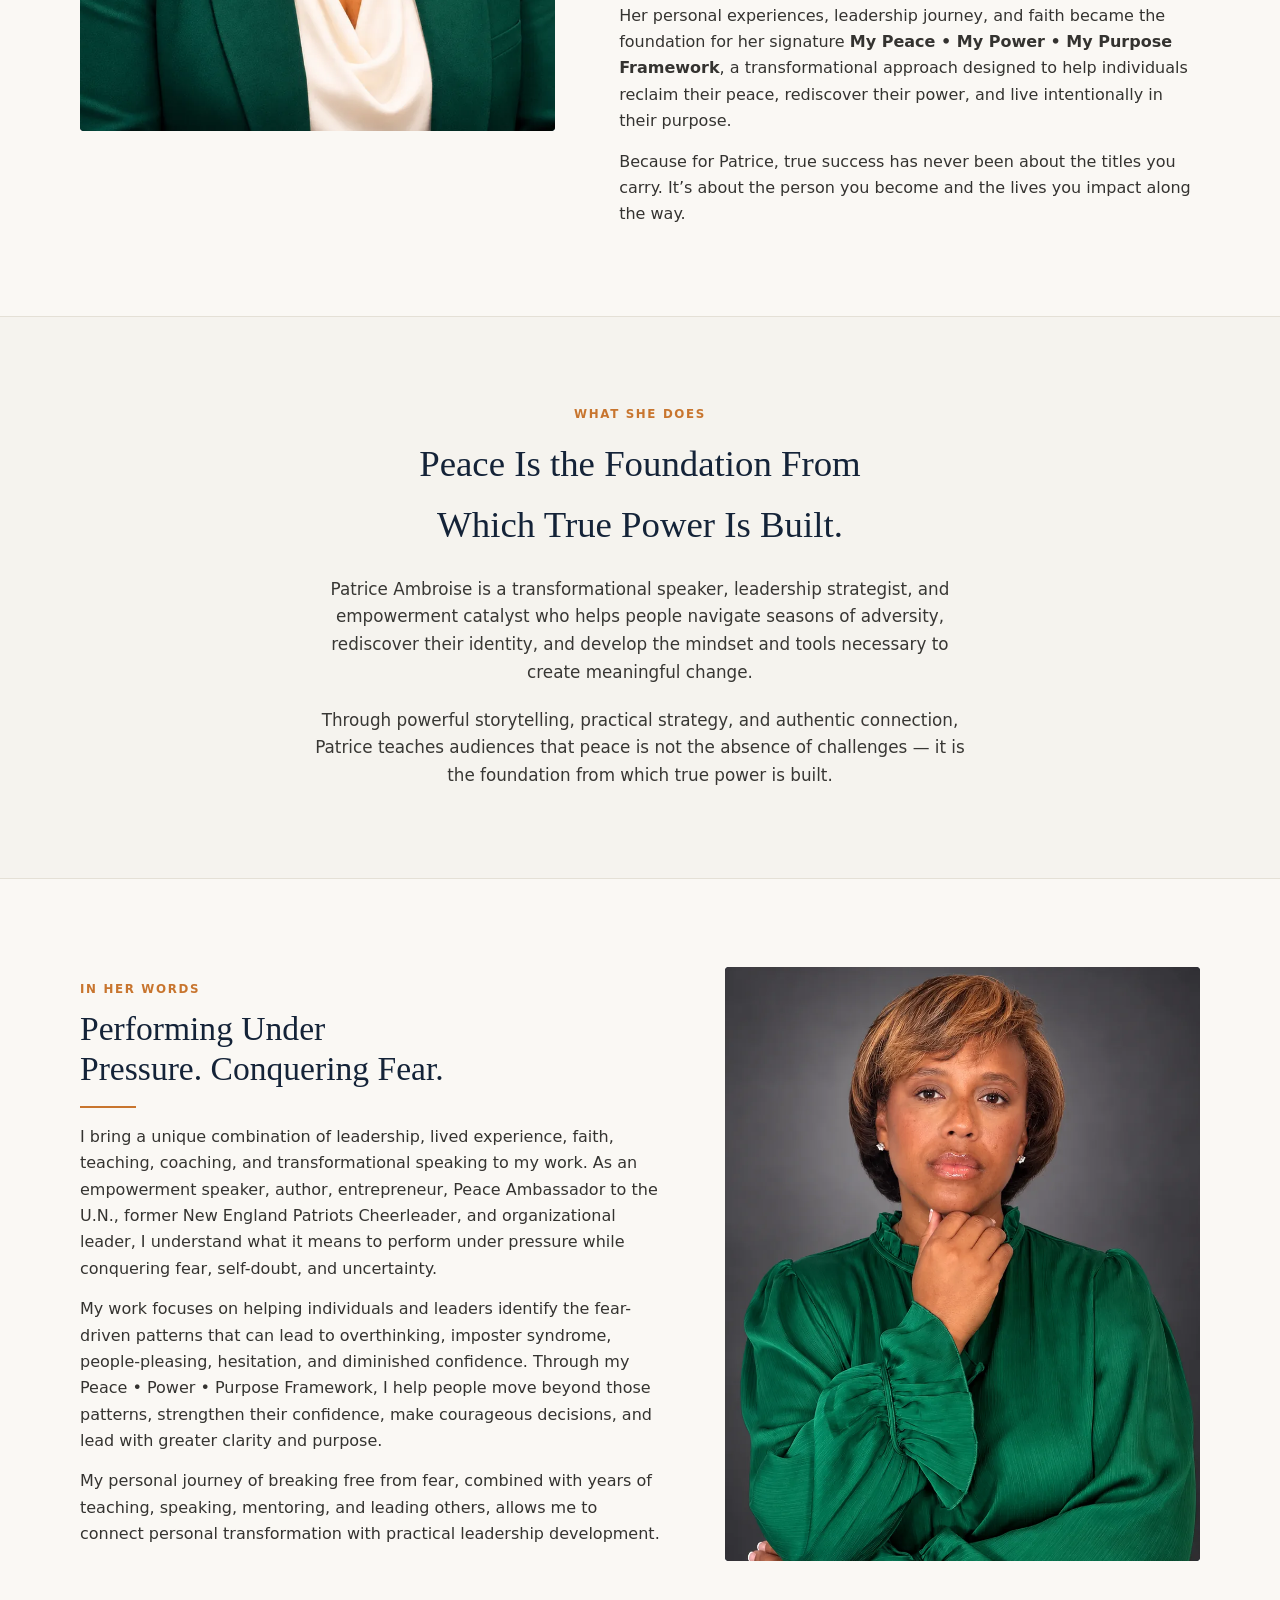
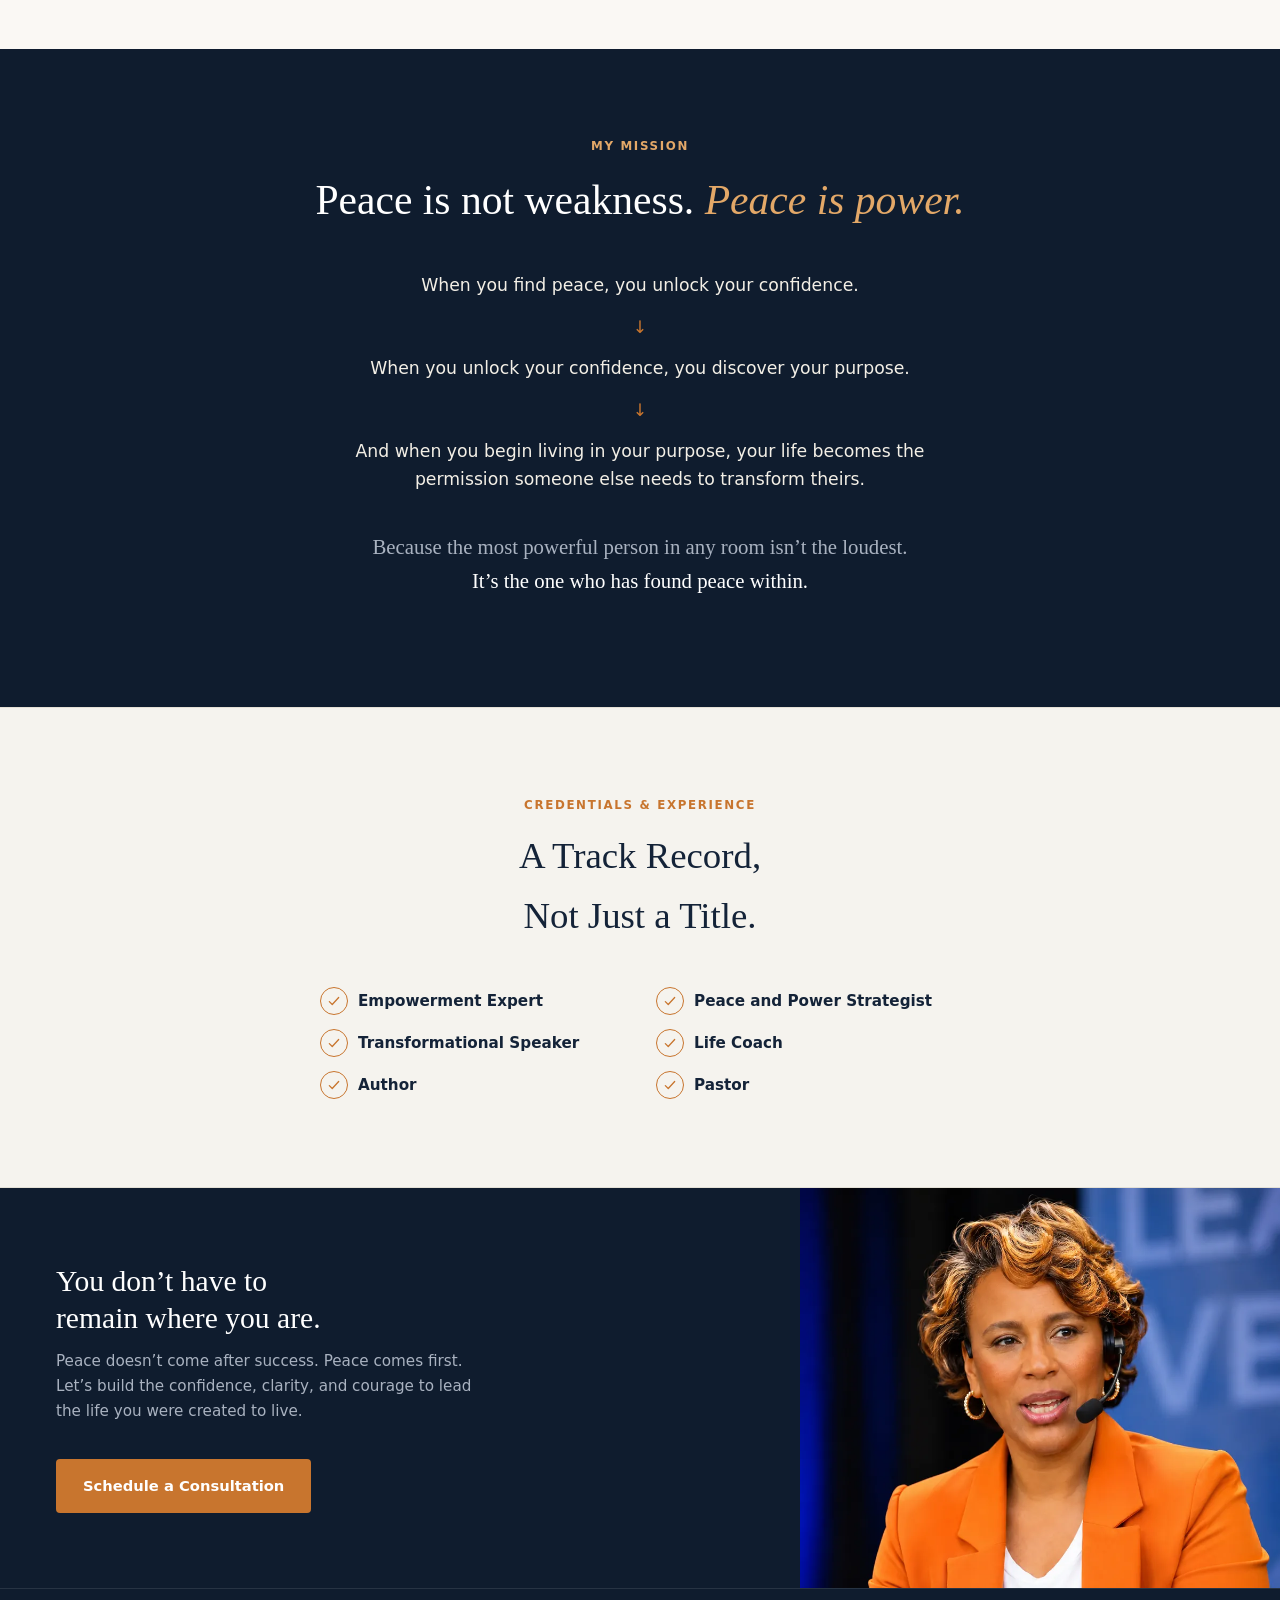
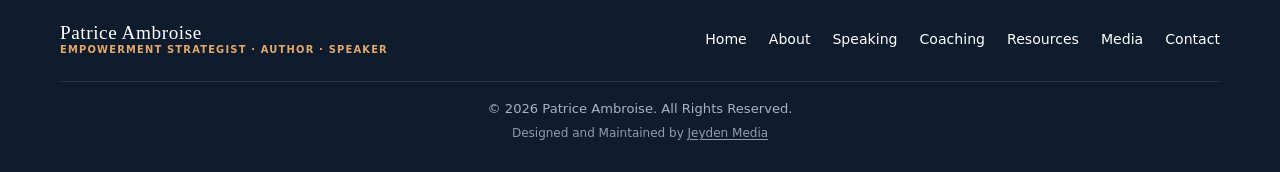
==== commit d8162c2a: "Remove social links; add page navigation to footer Social icons removed from every footer and the co" ====
--- a/about.html
+++ b/about.html
@@ -174,12 +174,15 @@
   <div class="wrap">
     <div class="brand"><a href="index.html" style="text-decoration:none;"><div class="name">Patrice Ambroise</div><div class="tag">Empowerment Strategist &middot; Author &middot; Speaker</div></a></div>
     <div class="copy">&copy; 2026 Patrice Ambroise. All Rights Reserved.<span class="credit">Designed and Maintained by <a href="https://jeydenmedia.com" target="_blank" rel="noopener">Jeyden Media</a></span></div>
-    <div class="socials">
-      <a href="#" aria-label="LinkedIn"><svg viewBox="0 0 24 24"><rect x="3" y="3" width="18" height="18" rx="2"/><line x1="7" y1="10" x2="7" y2="17"/><line x1="7" y1="7" x2="7" y2="7"/><path d="M11 17v-4.5c0-1.4 1-2.5 2.5-2.5s2.5 1.1 2.5 2.5V17"/><line x1="11" y1="10" x2="11" y2="17"/></svg></a>
-      <a href="#" aria-label="Facebook"><svg viewBox="0 0 24 24"><path d="M14 21v-7h2.5l.5-3H14V9c0-1 .3-1.7 1.7-1.7H17V4.6c-.3 0-1.2-.1-2.3-.1-2.3 0-3.9 1.4-3.9 4V11H8v3h2.8v7z"/></svg></a>
-      <a href="#" aria-label="Instagram"><svg viewBox="0 0 24 24"><rect x="3" y="3" width="18" height="18" rx="5"/><circle cx="12" cy="12" r="4"/><line x1="17.5" y1="6.5" x2="17.5" y2="6.5"/></svg></a>
-      <a href="#" aria-label="YouTube"><svg viewBox="0 0 24 24"><rect x="2.5" y="6" width="19" height="12" rx="3"/><polygon points="10,9.5 10,14.5 15,12"/></svg></a>
-    </div>
+    <nav class="footer-links" aria-label="Footer">
+      <a href="index.html">Home</a>
+      <a href="about.html">About</a>
+      <a href="speaking.html">Speaking</a>
+      <a href="coaching.html">Coaching</a>
+      <a href="resources.html">Resources</a>
+      <a href="media.html">Media</a>
+      <a href="contact.html">Contact</a>
+    </nav>
   </div>
 </footer>
 
--- a/assets/css/site.css
+++ b/assets/css/site.css
@@ -218,8 +218,11 @@
 }
 footer .brand .name{color:#fff;}
 footer .brand .tag{color:var(--orange-soft);}
-footer .copy{color:var(--on-navy-muted);font-size:.82rem;order:3;flex:1 0 100%;text-align:center;}
-@media(min-width:760px){footer .copy{order:0;flex:none;text-align:left;}}
+footer .copy{color:var(--on-navy-muted);font-size:.82rem;order:3;flex:1 0 100%;text-align:center;
+  border-top:1px solid rgba(255,255,255,.1);padding-top:16px;margin-top:4px;}
+footer .footer-links{display:flex;flex-wrap:wrap;gap:6px 22px;}
+footer .footer-links a{color:#fff;text-decoration:none;font-size:.88rem;padding-block:6px;}
+footer .footer-links a:hover{color:var(--orange-soft);}
 footer .credit{display:block;margin-top:4px;font-size:.75rem;opacity:.85;}
 footer .credit a{color:inherit;text-decoration:underline;text-underline-offset:2px;}
 footer .credit a:hover{color:var(--orange-soft);}
@@ -604,6 +607,7 @@
   .mission-close{font-size:1.15rem;}
   footer .wrap{justify-content:center;text-align:center;}
   footer .brand{width:100%;text-align:center;}
+  footer .footer-links{justify-content:center;width:100%;}
   .socials{justify-content:center;width:100%;}
 
   /* Popups fill the phone screen comfortably */
